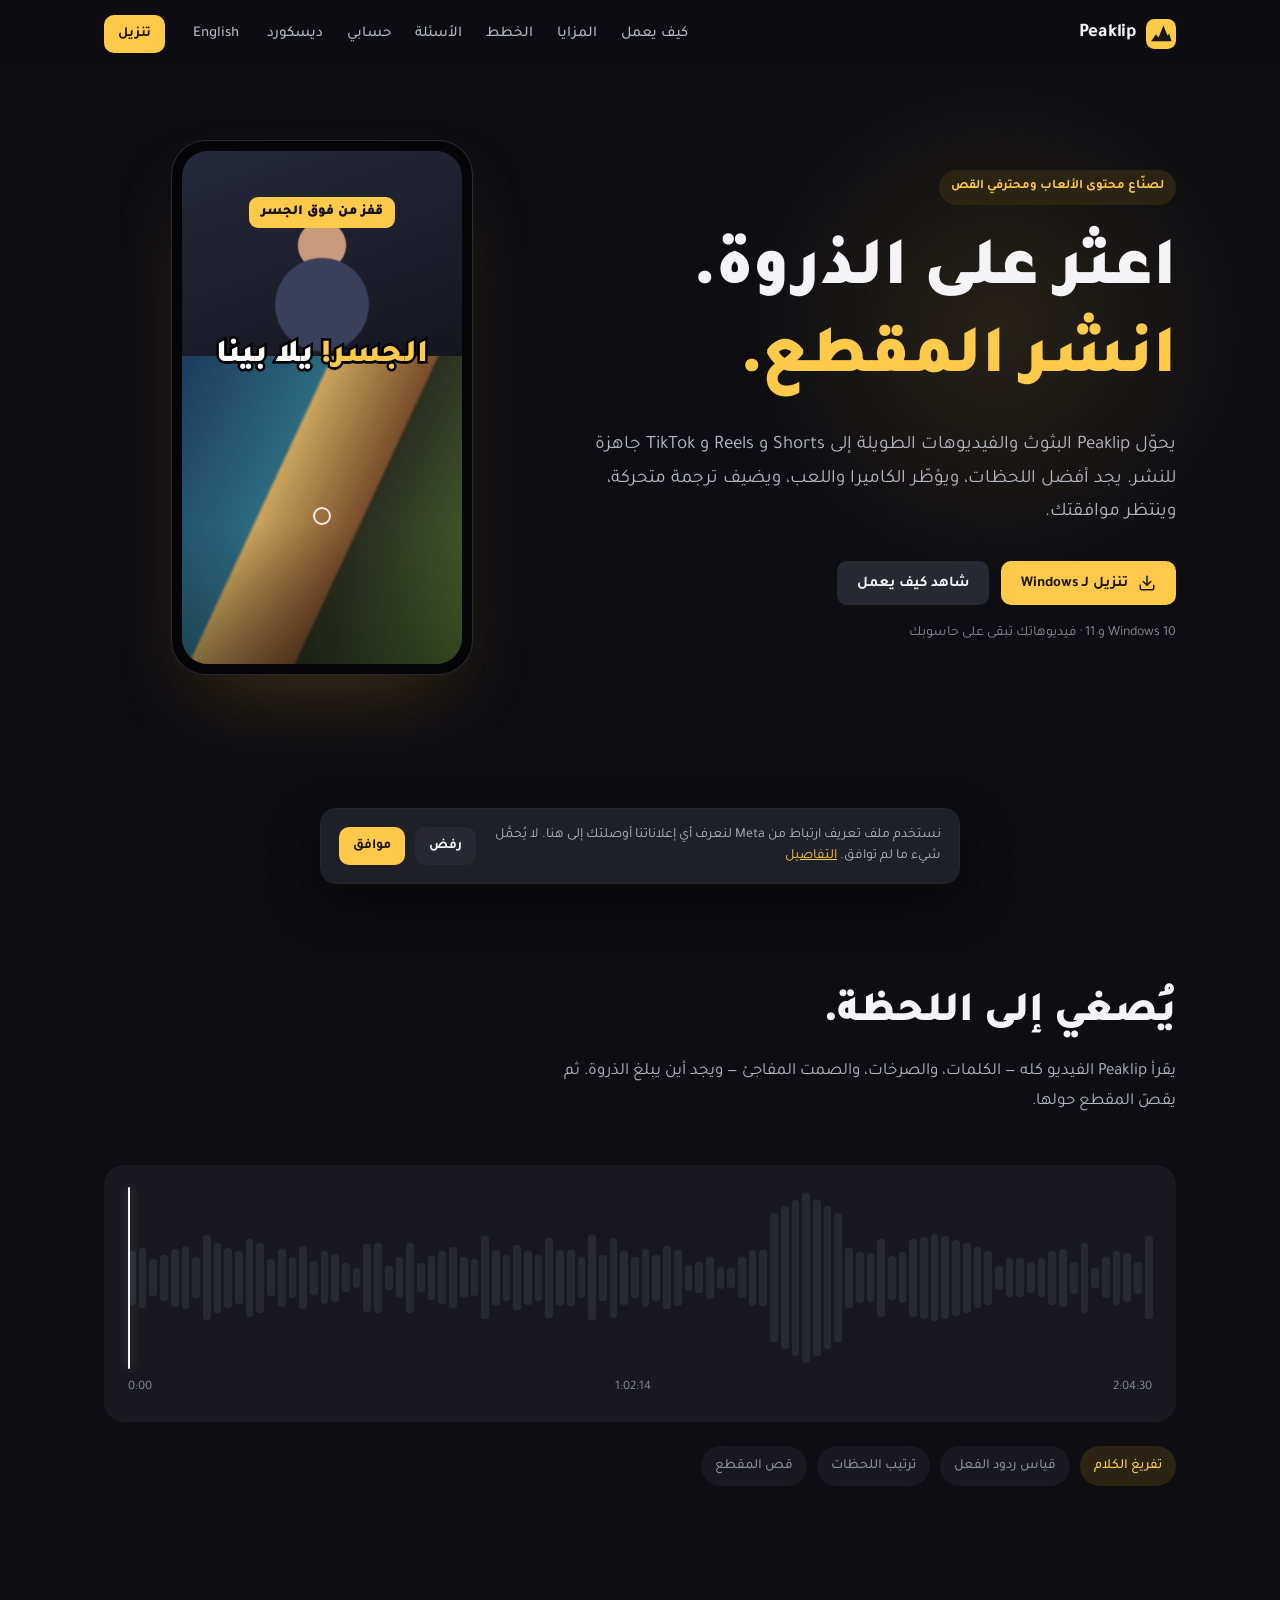
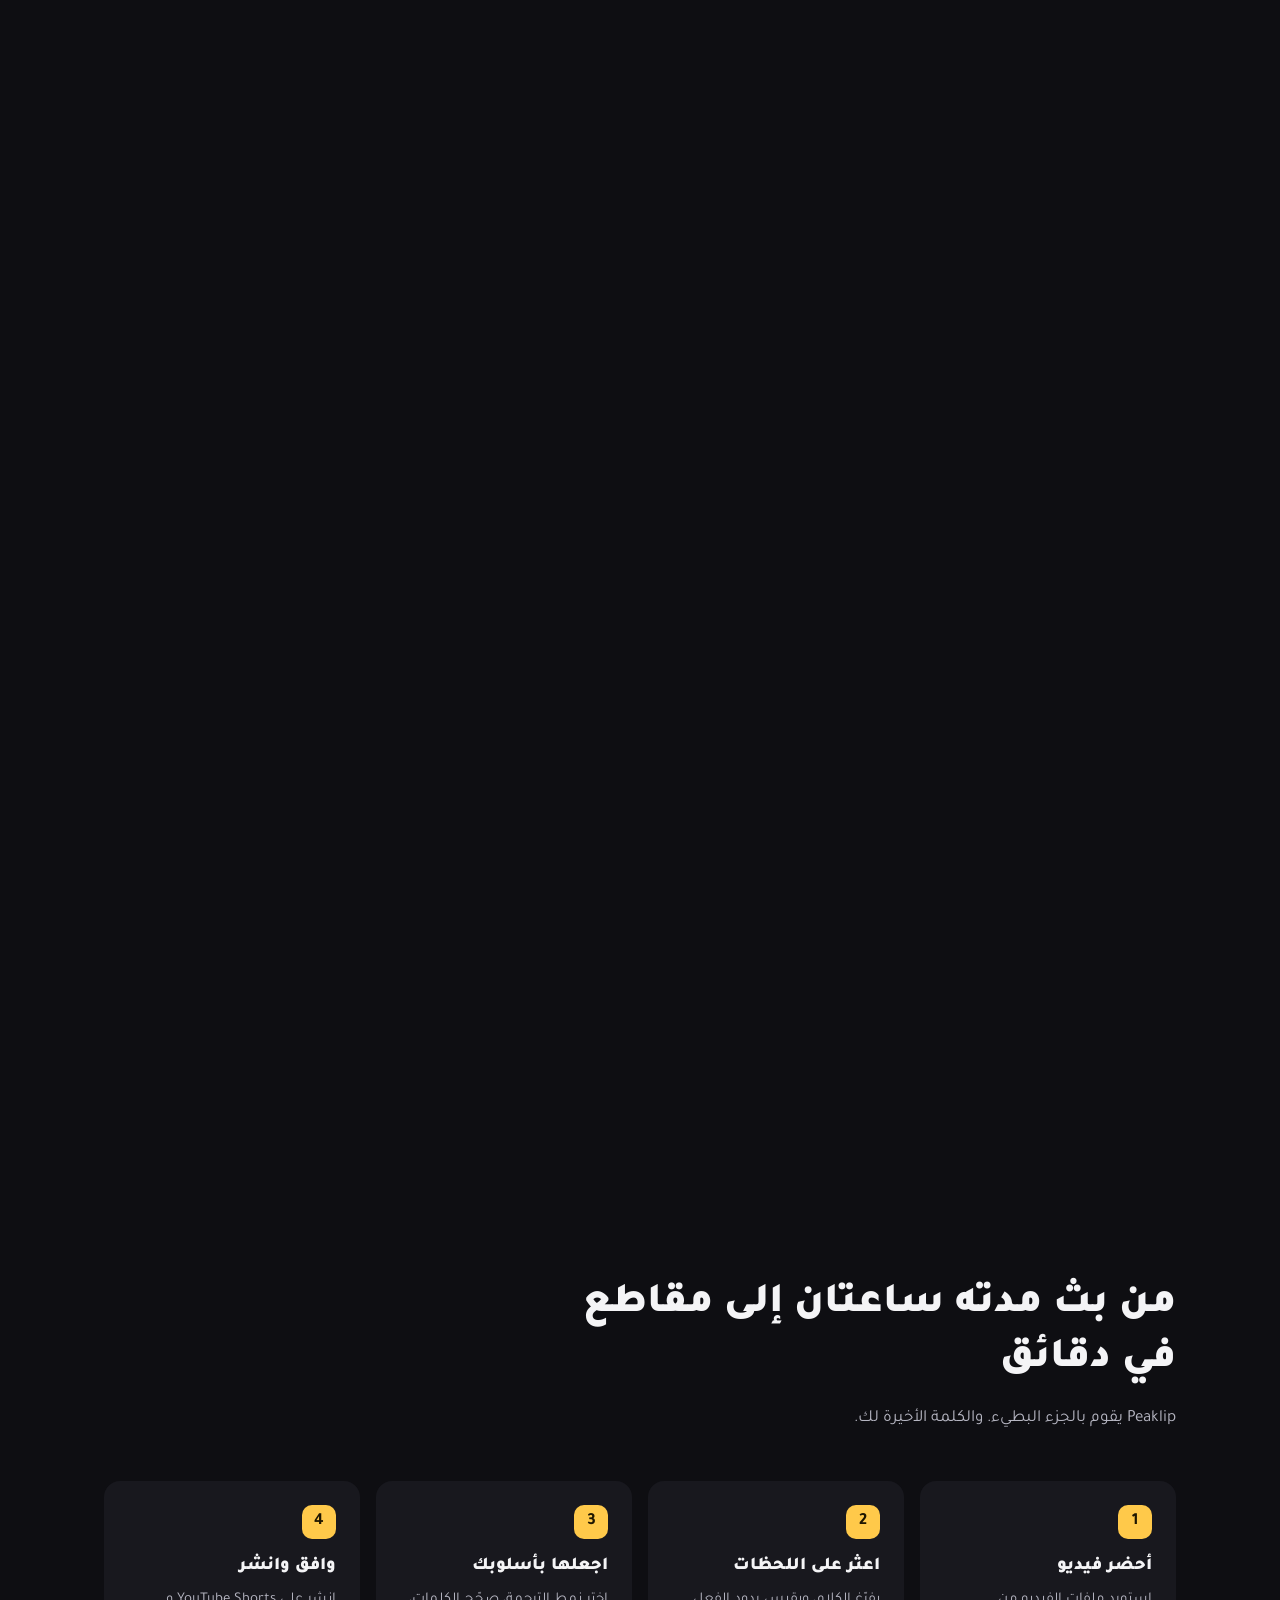
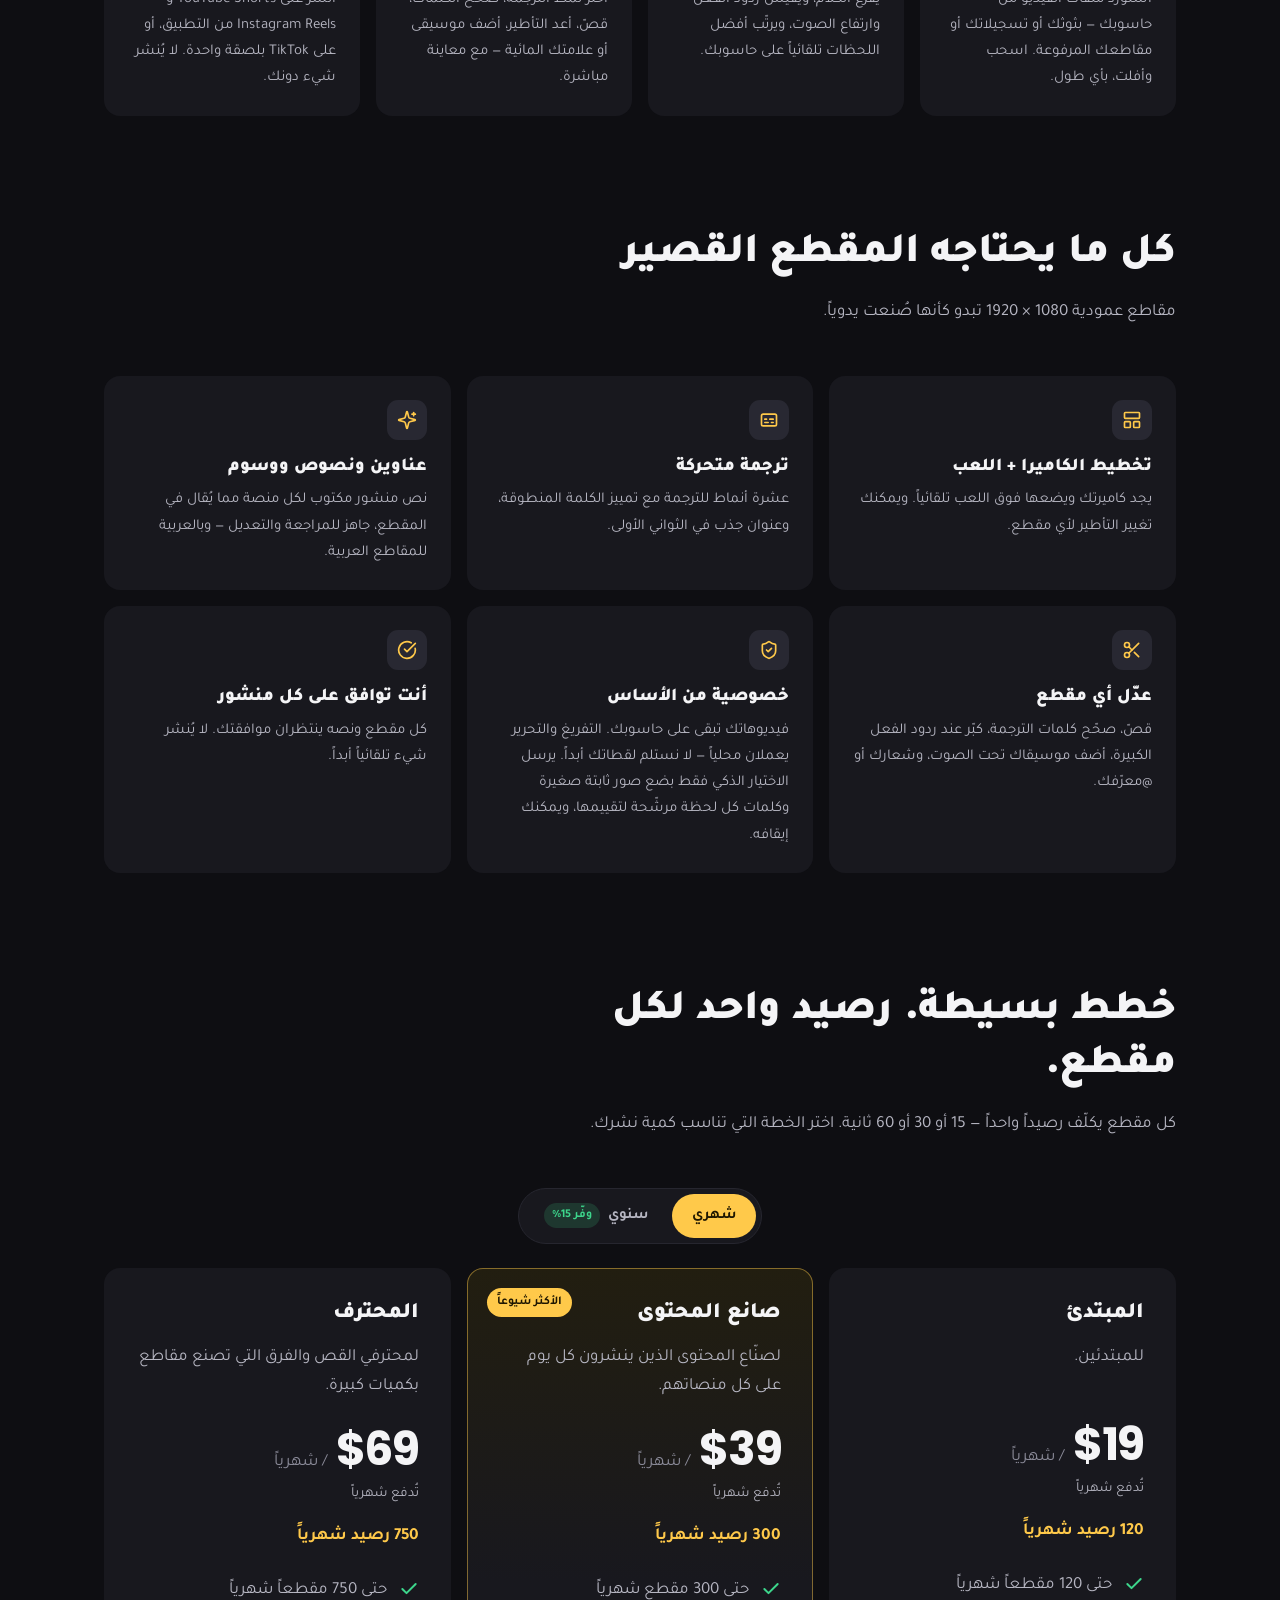
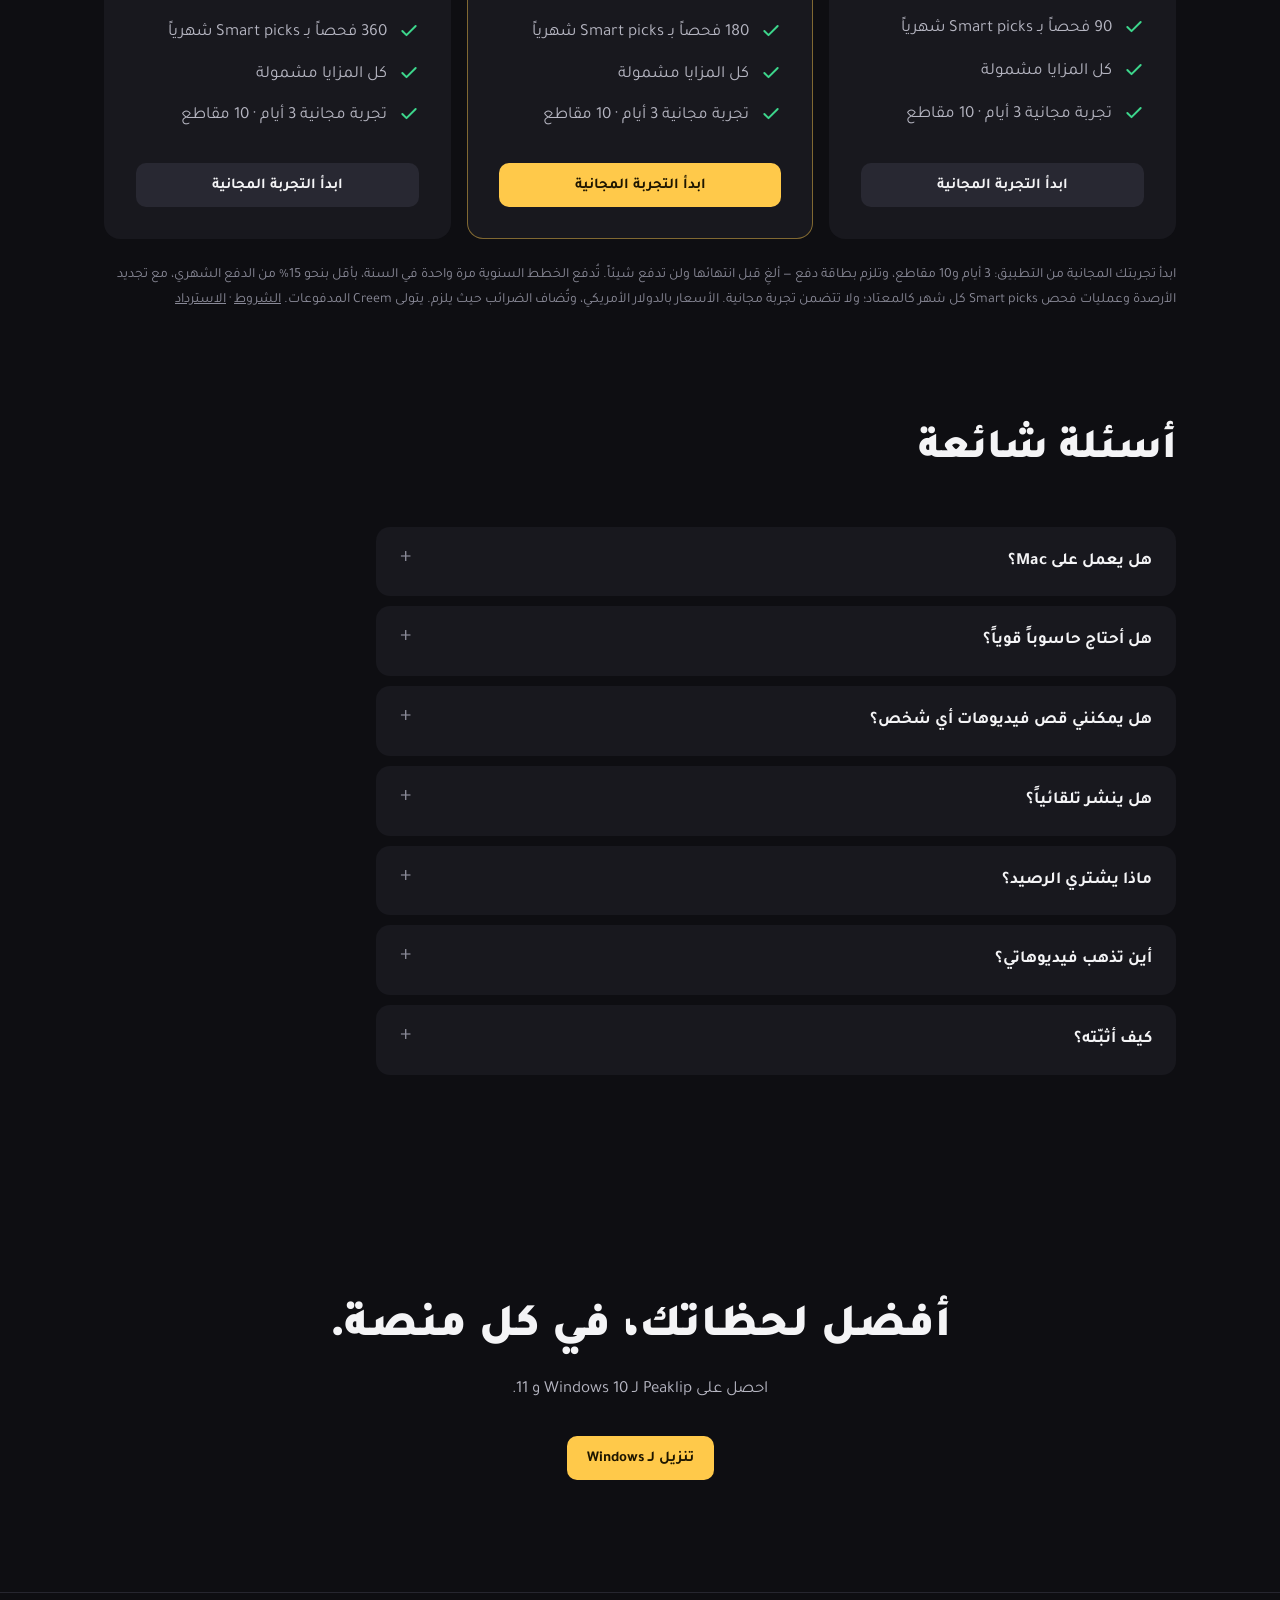
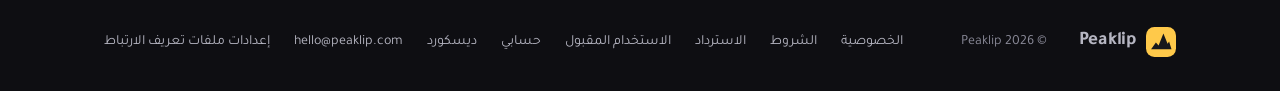
==== ar/index.html @ 273bcf80 "Meta Pixel live (ID 4513794125554263) behind the cookie banner; Privacy Policy EN/AR; style v9 Nothi" ====
<!doctype html>
<html lang="ar" dir="rtl">
<head>
  <meta charset="utf-8">
  <meta name="viewport" content="width=device-width, initial-scale=1">
  <title>Peaklip — Shorts و Reels و TikTok من بثوثك</title>
  <meta name="description" content="يحوّل Peaklip البثوث الطويلة وفيديوهات الألعاب إلى Shorts و Reels و TikTok جاهزة للنشر. يجد أفضل اللحظات، ويؤطّر الكاميرا واللعب، ويضيف ترجمة متحركة، وينتظر موافقتك. برنامج تحرير فيديو لـ Windows، وفيديوهاتك تبقى على حاسوبك.">
  <meta name="theme-color" content="#0E0E12">
  <link rel="icon" href="../favicon.svg" type="image/svg+xml">
  <link rel="canonical" href="https://peaklip.com/ar/">
  <meta property="og:type" content="website">
  <meta property="og:title" content="Peaklip — Shorts و Reels و TikTok من بثوثك">
  <meta property="og:description" content="اعثر على الذروة. انشر المقطع. فيديوهات طويلة تدخل، و Shorts و Reels و TikTok جاهزة تخرج.">
  <meta property="og:url" content="https://peaklip.com/ar/">
  <link rel="preload" href="../assets/fonts/Poppins-Bold.woff2" as="font" type="font/woff2" crossorigin>
  <link rel="stylesheet" href="../assets/style.css?v=9">
  <link rel="alternate" hreflang="en" href="https://peaklip.com/">
  <link rel="alternate" hreflang="ar" href="https://peaklip.com/ar/">
</head>
<body>
<a class="skip" href="#main">تخطَّ إلى المحتوى</a>

<header class="site-header" id="top">
  <div class="wrap nav">
    <a class="brand" href="#top" aria-label="الصفحة الرئيسية لـ Peaklip"><img src="../assets/logo.svg" alt="" width="30" height="30">Peaklip</a>
    <nav class="nav-links" aria-label="الرئيسية">
      <a href="#how">كيف يعمل</a>
      <a href="#features">المزايا</a>
      <a href="#credits">الخطط</a>
      <a href="#faq">الأسئلة</a>
      <a href="account.html">حسابي</a>
      <a href="https://discord.gg/PnNMcYfnwa" rel="noopener">ديسكورد</a>
    </nav>
    <a class="lang" href="../" hreflang="en" lang="en">English</a>
    <a class="btn btn-primary btn-sm" href="https://github.com/AvDexter/peaklip-site/releases/latest/download/PeaklipSetup.exe">تنزيل</a>
  </div>
</header>

<main id="main">
  <!-- Hero -->
  <section class="hero">
    <div class="wrap hero-grid">
      <div>
        <span class="eyebrow">لصنّاع محتوى الألعاب ومحترفي القص</span>
        <h1><span class="rise" style="animation-delay:40ms">اعثر</span> <span class="rise" style="animation-delay:110ms">على</span> <span class="rise" style="animation-delay:180ms">الذروة.</span><br><span class="hl"><span class="rise" style="animation-delay:300ms">انشر</span> <span class="rise" style="animation-delay:370ms">المقطع.</span></span></h1>
        <p class="lead">يحوّل Peaklip البثوث والفيديوهات الطويلة إلى Shorts و Reels و TikTok جاهزة للنشر. يجد أفضل اللحظات، ويؤطّر الكاميرا واللعب، ويضيف ترجمة متحركة، وينتظر موافقتك.</p>
        <div class="cta-row" id="download">
          <a class="btn btn-primary" href="https://github.com/AvDexter/peaklip-site/releases/latest/download/PeaklipSetup.exe">
            <svg viewBox="0 0 24 24" fill="none" stroke="currentColor" stroke-width="2" stroke-linecap="round" stroke-linejoin="round" aria-hidden="true"><path d="M21 15v4a2 2 0 0 1-2 2H5a2 2 0 0 1-2-2v-4"/><polyline points="7 10 12 15 17 10"/><line x1="12" x2="12" y1="15" y2="3"/></svg>
            تنزيل لـ Windows
          </a>
          <a class="btn btn-quiet" href="#how">شاهد كيف يعمل</a>
        </div>
        <p class="fineprint">Windows 10 و 11 · فيديوهاتك تبقى على حاسوبك</p>
      </div>
      <div class="phone-wrap" aria-hidden="true">
        <div class="phone">
          <div class="screen">
            <div class="cam"></div>
            <div class="game"></div>
            <div class="hook">قفز من فوق الجسر</div>
            <div class="caption" id="cap"><span>لا</span> <span>يمكن</span> <span>أنه</span></div>
          </div>
        </div>
      </div>
    </div>
  </section>

  <!-- Scroll story: finding the peak -->
  <section class="peak" id="peak" aria-labelledby="peak-title">
    <div class="peak-stick">
      <div class="wrap peak-inner">
        <h2 id="peak-title">يُصغي إلى اللحظة.</h2>
        <p class="sub">يقرأ Peaklip الفيديو كله — الكلمات، والصرخات، والصمت المفاجئ — ويجد أين يبلغ الذروة. ثم يقصّ المقطع حولها.</p>
        <div class="wave-box" dir="ltr">
          <div class="wave" id="wave" role="img" aria-label="موجة صوتية لفيديو طويل فيها ذروة واحدة عالية؛ يحدّدها Peaklip كمقطع من 30 ثانية.">
            <div class="clip-box" id="clipbox"><span class="clip-tag">وُجد مقطع · 0:30</span></div>
            <div class="playhead" id="playhead"></div>
          </div>
          <div class="wave-axis"><span>0:00</span><span>1:02:14</span><span>2:04:30</span></div>
        </div>
        <div class="peak-steps" id="peaksteps"><span>تفريغ الكلام</span><span>قياس ردود الفعل</span><span>ترتيب اللحظات</span><span>قص المقطع</span></div>
      </div>
    </div>
  </section>

  <!-- How it works -->
  <section class="section" id="how">
    <div class="wrap">
      <div class="section-head reveal">
        <h2>من بث مدته ساعتان إلى مقاطع في دقائق</h2>
        <p>Peaklip يقوم بالجزء البطيء. والكلمة الأخيرة لك.</p>
      </div>
      <ol class="steps">
        <li class="step reveal glow-card"><div class="num">1</div><h3>أحضر فيديو</h3><p>استورد ملفات الفيديو من حاسوبك — بثوثك أو تسجيلاتك أو مقاطعك المرفوعة. اسحب وأفلت، بأي طول.</p></li>
        <li class="step reveal glow-card"><div class="num">2</div><h3>اعثر على اللحظات</h3><p>يفرّغ الكلام، ويقيس ردود الفعل وارتفاع الصوت، ويرتّب أفضل اللحظات تلقائياً على حاسوبك.</p></li>
        <li class="step reveal glow-card"><div class="num">3</div><h3>اجعلها بأسلوبك</h3><p>اختر نمط الترجمة، صحّح الكلمات، قصّ، أعد التأطير، أضف موسيقى أو علامتك المائية — مع معاينة مباشرة.</p></li>
        <li class="step reveal glow-card"><div class="num">4</div><h3>وافق وانشر</h3><p>انشر على YouTube Shorts و Instagram Reels من التطبيق، أو على TikTok بلصقة واحدة. لا يُنشر شيء دونك.</p></li>
      </ol>
    </div>
  </section>

  <!-- Features -->
  <section class="section" id="features">
    <div class="wrap">
      <div class="section-head reveal">
        <h2>كل ما يحتاجه المقطع القصير</h2>
        <p>مقاطع عمودية 1080 × 1920 تبدو كأنها صُنعت يدوياً.</p>
      </div>
      <div class="features">
        <article class="feature reveal glow-card">
          <div class="ico"><svg viewBox="0 0 24 24" fill="none" stroke="currentColor" stroke-width="2" stroke-linecap="round" stroke-linejoin="round" aria-hidden="true"><rect width="18" height="7" x="3" y="3" rx="1"/><rect width="7" height="7" x="3" y="14" rx="1"/><rect width="7" height="7" x="14" y="14" rx="1"/></svg></div>
          <h3>تخطيط الكاميرا + اللعب</h3><p>يجد كاميرتك ويضعها فوق اللعب تلقائياً. ويمكنك تغيير التأطير لأي مقطع.</p>
        </article>
        <article class="feature reveal glow-card">
          <div class="ico"><svg viewBox="0 0 24 24" fill="none" stroke="currentColor" stroke-width="2" stroke-linecap="round" stroke-linejoin="round" aria-hidden="true"><rect width="18" height="14" x="3" y="5" rx="2" ry="2"/><path d="M7 15h4M15 15h2M7 11h2M13 11h4"/></svg></div>
          <h3>ترجمة متحركة</h3><p>عشرة أنماط للترجمة مع تمييز الكلمة المنطوقة، وعنوان جذب في الثواني الأولى.</p>
        </article>
        <article class="feature reveal glow-card">
          <div class="ico"><svg viewBox="0 0 24 24" fill="none" stroke="currentColor" stroke-width="2" stroke-linecap="round" stroke-linejoin="round" aria-hidden="true"><path d="M9.937 15.5A2 2 0 0 0 8.5 14.063l-6.135-1.582a.5.5 0 0 1 0-.962L8.5 9.936A2 2 0 0 0 9.937 8.5l1.582-6.135a.5.5 0 0 1 .963 0L14.063 8.5A2 2 0 0 0 15.5 9.937l6.135 1.581a.5.5 0 0 1 0 .964L15.5 14.063a2 2 0 0 0-1.437 1.437l-1.582 6.135a.5.5 0 0 1-.963 0z"/><path d="M20 3v4"/><path d="M22 5h-4"/></svg></div>
          <h3>عناوين ونصوص ووسوم</h3><p>نص منشور مكتوب لكل منصة مما يُقال في المقطع، جاهز للمراجعة والتعديل — وبالعربية للمقاطع العربية.</p>
        </article>
        <article class="feature reveal glow-card">
          <div class="ico"><svg viewBox="0 0 24 24" fill="none" stroke="currentColor" stroke-width="2" stroke-linecap="round" stroke-linejoin="round" aria-hidden="true"><circle cx="6" cy="6" r="3"/><path d="M8.12 8.12 12 12"/><path d="M20 4 8.12 15.88"/><circle cx="6" cy="18" r="3"/><path d="M14.8 14.8 20 20"/></svg></div>
          <h3>عدّل أي مقطع</h3><p>قصّ، صحّح كلمات الترجمة، كبّر عند ردود الفعل الكبيرة، أضف موسيقاك تحت الصوت، وشعارك أو @معرّفك.</p>
        </article>
        <article class="feature reveal glow-card">
          <div class="ico"><svg viewBox="0 0 24 24" fill="none" stroke="currentColor" stroke-width="2" stroke-linecap="round" stroke-linejoin="round" aria-hidden="true"><path d="M20 13c0 5-3.5 7.5-7.66 8.95a1 1 0 0 1-.67-.01C7.5 20.5 4 18 4 13V6a1 1 0 0 1 1-1c2 0 4.5-1.2 6.24-2.72a1.17 1.17 0 0 1 1.52 0C14.51 3.81 17 5 19 5a1 1 0 0 1 1 1z"/><path d="m9 12 2 2 4-4"/></svg></div>
          <h3>خصوصية من الأساس</h3><p>فيديوهاتك تبقى على حاسوبك. التفريغ والتحرير يعملان محلياً — لا نستلم لقطاتك أبداً. يرسل الاختيار الذكي فقط بضع صور ثابتة صغيرة وكلمات كل لحظة مرشّحة لتقييمها، ويمكنك إيقافه.</p>
        </article>
        <article class="feature reveal glow-card">
          <div class="ico"><svg viewBox="0 0 24 24" fill="none" stroke="currentColor" stroke-width="2" stroke-linecap="round" stroke-linejoin="round" aria-hidden="true"><path d="M21.801 10A10 10 0 1 1 17 3.335"/><path d="m9 11 3 3L22 4"/></svg></div>
          <h3>أنت توافق على كل منشور</h3><p>كل مقطع ونصه ينتظران موافقتك. لا يُنشر شيء تلقائياً أبداً.</p>
        </article>
      </div>
    </div>
  </section>

  <!-- Credits -->
  <section class="section" id="credits">
    <div class="wrap">
      <div class="section-head reveal">
        <h2>خطط بسيطة. رصيد واحد لكل مقطع.</h2>
        <p>كل مقطع يكلّف رصيداً واحداً — 15 أو 30 أو 60 ثانية. اختر الخطة التي تناسب كمية نشرك.</p>
      </div>
      <div class="billing reveal">
        <div class="bill-toggle" role="group" aria-label="فترة الدفع">
          <button type="button" class="bill-opt" data-bill="month" aria-pressed="true">شهري</button>
          <button type="button" class="bill-opt" data-bill="year" aria-pressed="false">سنوي<span class="save-chip">وفّر 15%</span></button>
        </div>
      </div>
      <div class="plans" data-bill="month">
        <article class="plan panel reveal glow-card">
          <h3>المبتدئ</h3>
          <p class="plan-desc">للمبتدئين.</p>
          <p class="price"><span class="amt m">$19</span><span class="amt y">$194</span><span class="per m">/ شهرياً</span><span class="per y">/ سنوياً</span></p>
          <p class="price-sub"><span class="m">تُدفع شهرياً</span><span class="y">حوالي <b>$16.17</b> شهرياً · وفّر 15%</span></p>
          <p class="plan-credits"><span class="n" data-to="120">120</span> رصيد شهرياً</p>
          <ul class="checks">
            <li><svg viewBox="0 0 24 24" fill="none" stroke="currentColor" stroke-width="2.4" stroke-linecap="round" stroke-linejoin="round" aria-hidden="true"><path d="M20 6 9 17l-5-5"/></svg>حتى 120 مقطعاً شهرياً</li>
            <li><svg viewBox="0 0 24 24" fill="none" stroke="currentColor" stroke-width="2.4" stroke-linecap="round" stroke-linejoin="round" aria-hidden="true"><path d="M20 6 9 17l-5-5"/></svg>90 فحصاً بـ Smart picks شهرياً</li>
            <li><svg viewBox="0 0 24 24" fill="none" stroke="currentColor" stroke-width="2.4" stroke-linecap="round" stroke-linejoin="round" aria-hidden="true"><path d="M20 6 9 17l-5-5"/></svg>كل المزايا مشمولة</li>
            <li class="m"><svg viewBox="0 0 24 24" fill="none" stroke="currentColor" stroke-width="2.4" stroke-linecap="round" stroke-linejoin="round" aria-hidden="true"><path d="M20 6 9 17l-5-5"/></svg>تجربة مجانية 3 أيام · 10 مقاطع</li>
            <li class="y"><svg viewBox="0 0 24 24" fill="none" stroke="currentColor" stroke-width="2.4" stroke-linecap="round" stroke-linejoin="round" aria-hidden="true"><path d="M20 6 9 17l-5-5"/></svg>تتجدد الأرصدة كل شهر</li>
          </ul>
          <a class="btn btn-quiet plan-btn" href="https://github.com/AvDexter/peaklip-site/releases/latest/download/PeaklipSetup.exe"><span class="m">ابدأ التجربة المجانية</span><span class="y">نزّل Peaklip</span></a>
        </article>
        <article class="plan panel reveal glow-card plan-featured">
          <span class="plan-badge">الأكثر شيوعاً</span><h3>صانع المحتوى</h3>
          <p class="plan-desc">لصنّاع المحتوى الذين ينشرون كل يوم على كل منصاتهم.</p>
          <p class="price"><span class="amt m">$39</span><span class="amt y">$398</span><span class="per m">/ شهرياً</span><span class="per y">/ سنوياً</span></p>
          <p class="price-sub"><span class="m">تُدفع شهرياً</span><span class="y">حوالي <b>$33.17</b> شهرياً · وفّر 15%</span></p>
          <p class="plan-credits"><span class="n" data-to="300">300</span> رصيد شهرياً</p>
          <ul class="checks">
            <li><svg viewBox="0 0 24 24" fill="none" stroke="currentColor" stroke-width="2.4" stroke-linecap="round" stroke-linejoin="round" aria-hidden="true"><path d="M20 6 9 17l-5-5"/></svg>حتى 300 مقطع شهرياً</li>
            <li><svg viewBox="0 0 24 24" fill="none" stroke="currentColor" stroke-width="2.4" stroke-linecap="round" stroke-linejoin="round" aria-hidden="true"><path d="M20 6 9 17l-5-5"/></svg>180 فحصاً بـ Smart picks شهرياً</li>
            <li><svg viewBox="0 0 24 24" fill="none" stroke="currentColor" stroke-width="2.4" stroke-linecap="round" stroke-linejoin="round" aria-hidden="true"><path d="M20 6 9 17l-5-5"/></svg>كل المزايا مشمولة</li>
            <li class="m"><svg viewBox="0 0 24 24" fill="none" stroke="currentColor" stroke-width="2.4" stroke-linecap="round" stroke-linejoin="round" aria-hidden="true"><path d="M20 6 9 17l-5-5"/></svg>تجربة مجانية 3 أيام · 10 مقاطع</li>
            <li class="y"><svg viewBox="0 0 24 24" fill="none" stroke="currentColor" stroke-width="2.4" stroke-linecap="round" stroke-linejoin="round" aria-hidden="true"><path d="M20 6 9 17l-5-5"/></svg>تتجدد الأرصدة كل شهر</li>
          </ul>
          <a class="btn btn-primary plan-btn" href="https://github.com/AvDexter/peaklip-site/releases/latest/download/PeaklipSetup.exe"><span class="m">ابدأ التجربة المجانية</span><span class="y">نزّل Peaklip</span></a>
        </article>
        <article class="plan panel reveal glow-card">
          <h3>المحترف</h3>
          <p class="plan-desc">لمحترفي القص والفرق التي تصنع مقاطع بكميات كبيرة.</p>
          <p class="price"><span class="amt m">$69</span><span class="amt y">$704</span><span class="per m">/ شهرياً</span><span class="per y">/ سنوياً</span></p>
          <p class="price-sub"><span class="m">تُدفع شهرياً</span><span class="y">حوالي <b>$58.67</b> شهرياً · وفّر 15%</span></p>
          <p class="plan-credits"><span class="n" data-to="750">750</span> رصيد شهرياً</p>
          <ul class="checks">
            <li><svg viewBox="0 0 24 24" fill="none" stroke="currentColor" stroke-width="2.4" stroke-linecap="round" stroke-linejoin="round" aria-hidden="true"><path d="M20 6 9 17l-5-5"/></svg>حتى 750 مقطعاً شهرياً</li>
            <li><svg viewBox="0 0 24 24" fill="none" stroke="currentColor" stroke-width="2.4" stroke-linecap="round" stroke-linejoin="round" aria-hidden="true"><path d="M20 6 9 17l-5-5"/></svg>360 فحصاً بـ Smart picks شهرياً</li>
            <li><svg viewBox="0 0 24 24" fill="none" stroke="currentColor" stroke-width="2.4" stroke-linecap="round" stroke-linejoin="round" aria-hidden="true"><path d="M20 6 9 17l-5-5"/></svg>كل المزايا مشمولة</li>
            <li class="m"><svg viewBox="0 0 24 24" fill="none" stroke="currentColor" stroke-width="2.4" stroke-linecap="round" stroke-linejoin="round" aria-hidden="true"><path d="M20 6 9 17l-5-5"/></svg>تجربة مجانية 3 أيام · 10 مقاطع</li>
            <li class="y"><svg viewBox="0 0 24 24" fill="none" stroke="currentColor" stroke-width="2.4" stroke-linecap="round" stroke-linejoin="round" aria-hidden="true"><path d="M20 6 9 17l-5-5"/></svg>تتجدد الأرصدة كل شهر</li>
          </ul>
          <a class="btn btn-quiet plan-btn" href="https://github.com/AvDexter/peaklip-site/releases/latest/download/PeaklipSetup.exe"><span class="m">ابدأ التجربة المجانية</span><span class="y">نزّل Peaklip</span></a>
        </article>
      </div>
      <p class="plans-note reveal">ابدأ تجربتك المجانية من التطبيق: 3 أيام و10 مقاطع، وتلزم بطاقة دفع — ألغِ قبل انتهائها ولن تدفع شيئاً. تُدفع الخطط السنوية مرة واحدة في السنة، بأقل بنحو 15% من الدفع الشهري، مع تجديد الأرصدة وعمليات فحص Smart picks كل شهر كالمعتاد؛ ولا تتضمن تجربة مجانية. الأسعار بالدولار الأمريكي، وتُضاف الضرائب حيث يلزم. يتولى Creem المدفوعات. <a href="terms.html">الشروط</a> · <a href="refunds.html">الاسترداد</a></p>
    </div>
  </section>

  <!-- FAQ -->
  <section class="section" id="faq">
    <div class="wrap">
      <div class="section-head reveal"><h2>أسئلة شائعة</h2></div>
      <div class="faq">
        <details class="reveal"><summary>هل يعمل على Mac؟</summary><p>ليس بعد — Peaklip تطبيق لـ Windows 10 و 11 حالياً.</p></details>
        <details class="reveal"><summary>هل أحتاج حاسوباً قوياً؟</summary><p>يعمل على معظم حواسيب Windows الحديثة. بطاقة رسوميات NVIDIA تجعل التفريغ والتصيير أسرع بكثير، لكنها ليست شرطاً.</p></details>
        <details class="reveal"><summary>هل يمكنني قص فيديوهات أي شخص؟</summary><p>فقط الفيديوهات التي تملكها أو لديك إذن صاحبها بقصّها ونشرها. يعمل Peaklip على ملفات الفيديو الموجودة على حاسوبك ولا ينزّل أي شيء من YouTube أو مواقع أخرى. لقص مقاطعك المرفوعة، نزّلها أولاً من YouTube Studio.</p></details>
        <details class="reveal"><summary>هل ينشر تلقائياً؟</summary><p>لا. توافق أولاً على كل مقطع ونصه. يمكن النشر على YouTube Shorts و Instagram Reels من التطبيق؛ أما TikTok فيجهّز Peaklip كل شيء وتنشره أنت بلصقة واحدة.</p></details>
        <details class="reveal"><summary>ماذا يشتري الرصيد؟</summary><p>مقطعاً واحداً. كل مقطع من 15 أو 30 أو 60 ثانية يكلّف رصيداً واحداً عند صنعه.</p></details>
        <details class="reveal"><summary>أين تذهب فيديوهاتي؟</summary><p>لا مكان — تبقى على حاسوبك. عند تشغيل الاختيار الذكي تُرسَل بضع صور ثابتة صغيرة والكلمات المنطوقة في كل لحظة مرشّحة لتقييمها؛ لا يُرسَل الفيديو أبداً ولا يُحفظ شيء. يحفظ حسابك اسمك وبريدك وبيانات الدخول.</p></details>
        <details class="reveal"><summary>كيف أثبّته؟</summary><p>نزّل ملف التثبيت وشغّله. قد يعرض Windows تحذير SmartScreen لأن ملف التثبيت غير موقّع رقمياً بعد — اضغط «مزيد من المعلومات» ثم «التشغيل على أي حال». يحتاج Peaklip إلى Windows 10 أو 11 بنظام 64 بت.</p></details>
      </div>
    </div>
  </section>

  <section class="final">
    <div class="wrap reveal">
      <h2>أفضل لحظاتك، في كل منصة.</h2>
      <p>احصل على Peaklip لـ Windows 10 و 11.</p>
      <div class="cta-row">
        <a class="btn btn-primary" href="https://github.com/AvDexter/peaklip-site/releases/latest/download/PeaklipSetup.exe">تنزيل لـ Windows</a>
      </div>
    </div>
  </section>
</main>

<footer class="site-footer">
  <div class="wrap foot">
    <a class="brand" href="#top" aria-label="الصفحة الرئيسية لـ Peaklip"><img src="../assets/logo.svg" alt="" width="24" height="24">Peaklip</a>
    <span>© 2026 Peaklip</span>
    <nav aria-label="التذييل">
      <a href="privacy.html">الخصوصية</a>
      <a href="terms.html">الشروط</a>
      <a href="refunds.html">الاسترداد</a>
      <a href="acceptable-use.html">الاستخدام المقبول</a><a href="account.html">حسابي</a><a href="https://discord.gg/PnNMcYfnwa" rel="noopener">ديسكورد</a>
      <a href="mailto:hello@peaklip.com">hello@peaklip.com</a>
    </nav>
  </div>
</footer>

<script src="../assets/site.js?v=6" defer></script>
<script src="../assets/consent.js?v=1" defer></script>
</body>
</html>
---- assets/style.css ----
/* Peaklip — peaklip.com
   Dark base + Peaklip yellow (same palette as the app). No frameworks, no trackers, fonts self-hosted. */

@font-face { font-family: "Poppins"; font-weight: 400; font-display: swap; src: url("fonts/Poppins-Regular.woff2") format("woff2"); }
@font-face { font-family: "Poppins"; font-weight: 500; font-display: swap; src: url("fonts/Poppins-Medium.woff2") format("woff2"); }
@font-face { font-family: "Poppins"; font-weight: 600; font-display: swap; src: url("fonts/Poppins-SemiBold.woff2") format("woff2"); }
@font-face { font-family: "Poppins"; font-weight: 700; font-display: swap; src: url("fonts/Poppins-Bold.woff2") format("woff2"); }
@font-face { font-family: "Tajawal"; font-weight: 400; font-display: swap; src: url("fonts/Tajawal-Regular.woff2") format("woff2"); }
@font-face { font-family: "Tajawal"; font-weight: 500; font-display: swap; src: url("fonts/Tajawal-Medium.woff2") format("woff2"); }
@font-face { font-family: "Tajawal"; font-weight: 600 700; font-display: swap; src: url("fonts/Tajawal-Bold.woff2") format("woff2"); }
@font-face { font-family: "Tajawal"; font-weight: 800 900; font-display: swap; src: url("fonts/Tajawal-Black.woff2") format("woff2"); }
@font-face { font-family: "Montserrat"; font-weight: 900; font-display: swap; src: url("fonts/Montserrat-Black.woff2") format("woff2"); }

:root {
  --bg: #0E0E12;
  --surface: #18181E;
  --surface-2: #1F1F27;
  --surface-3: #282832;
  --border: #26262F;
  --text: #F4F4F6;
  --text-2: #B6B6C2;
  --text-3: #8A8A98;
  --accent: #FFC94A;
  --accent-hover: #FFD66E;
  --accent-text: #1E1600;
  --accent-dim: #2B2412;
  --ok: #3DD68C;
  --radius: 16px;
  --max: 1120px;
  --space-1: 4px; --space-2: 8px; --space-3: 16px; --space-4: 24px; --space-5: 32px; --space-6: 48px; --space-7: 72px; --space-8: 112px;
  color-scheme: dark;
}

*, *::before, *::after { box-sizing: border-box; }
html { scroll-behavior: smooth; -webkit-text-size-adjust: 100%; }
body {
  margin: 0; background: var(--bg); color: var(--text);
  font: 400 16px/1.6 "Poppins", "Segoe UI", system-ui, -apple-system, sans-serif;
  -webkit-font-smoothing: antialiased; overflow-x: hidden;
}
img, svg { display: block; max-width: 100%; }
a { color: inherit; }
h1, h2, h3 { margin: 0; line-height: 1.15; letter-spacing: -0.02em; font-weight: 700; }
p { margin: 0; }
:focus-visible { outline: 2px solid var(--accent); outline-offset: 3px; border-radius: 6px; }
.skip { position: absolute; inset-inline-start: 16px; top: -64px; background: var(--accent); color: var(--accent-text); padding: 8px 14px;
  border-radius: 8px; z-index: 10; transition: top 150ms; }
.skip:focus { top: 8px; }

.wrap { width: 100%; max-width: var(--max); margin: 0 auto; padding: 0 var(--space-4); }
@media (max-width: 600px) { .wrap { padding: 0 var(--space-3); } }

/* ---------- header ---------- */
.site-header { position: sticky; top: 0; z-index: 5; background: rgba(14, 14, 18, 0.82);
  backdrop-filter: saturate(140%) blur(12px); -webkit-backdrop-filter: saturate(140%) blur(12px);
  border-bottom: 1px solid transparent; transition: border-color 200ms; }
.site-header.scrolled { border-bottom-color: var(--border); }
.nav { display: flex; align-items: center; gap: var(--space-4); height: 68px; }
.brand { display: flex; align-items: center; gap: 10px; text-decoration: none; font-weight: 700; font-size: 19px; letter-spacing: -0.01em; }
.brand img { width: 30px; height: 30px; }
.nav-links { display: flex; gap: var(--space-4); margin-inline-start: auto; }
.nav-links a { text-decoration: none; color: var(--text-2); font-size: 15px; font-weight: 500; transition: color 150ms; }
.nav-links a:hover { color: var(--text); }
@media (max-width: 720px) { .nav-links { display: none; } .nav .lang { margin-inline-start: auto; } }

/* ---------- buttons ---------- */
.btn { display: inline-flex; align-items: center; justify-content: center; gap: 10px; min-height: 44px; padding: 0 20px;
  border-radius: 10px; border: 0; font: 600 15px/1 "Poppins", sans-serif; text-decoration: none; cursor: pointer;
  transition: background-color 150ms, color 150ms, transform 150ms; }
.btn svg { width: 18px; height: 18px; flex: none; }
.btn-primary { background: var(--accent); color: var(--accent-text); }
.btn-primary:hover { background: var(--accent-hover); }
.btn-quiet { background: var(--surface-3); color: var(--text); }
.btn-quiet:hover { background: #363642; }
.btn[aria-disabled="true"] { cursor: default; }
.btn-soon { background: var(--surface-3); color: var(--text-2); }
.btn-soon .pill { background: var(--accent-dim); color: var(--accent); font-size: 12px; font-weight: 600; padding: 4px 8px; border-radius: 999px; }
.btn-sm { min-height: 38px; padding: 0 14px; font-size: 14px; }

/* ---------- hero ---------- */
.hero { padding: var(--space-7) 0 var(--space-8); }
.hero-grid { display: grid; grid-template-columns: 1.15fr 0.85fr; gap: var(--space-6); align-items: center; }
.eyebrow { display: inline-flex; align-items: center; gap: 8px; color: var(--accent); background: var(--accent-dim);
  font-size: 13px; font-weight: 600; padding: 6px 12px; border-radius: 999px; margin-bottom: var(--space-4); }
.hero h1 { font-size: clamp(40px, 6.2vw, 68px); margin-bottom: var(--space-4); }
.hero h1 .hl { color: var(--accent); }
.lead { color: var(--text-2); font-size: clamp(17px, 2vw, 19px); max-width: 34em; margin-bottom: var(--space-5); }
.cta-row { display: flex; flex-wrap: wrap; gap: 12px; align-items: center; }
.fineprint { margin-top: var(--space-3); color: var(--text-3); font-size: 14px; }
@media (max-width: 900px) {
  .hero { padding: var(--space-6) 0 var(--space-7); }
  .hero-grid { grid-template-columns: 1fr; }
}

/* ---------- phone mockup (pure CSS, no real footage) ---------- */
.phone-wrap { display: flex; justify-content: center; }
.phone { position: relative; width: min(300px, 72vw); aspect-ratio: 9 / 16; border-radius: 34px; padding: 10px;
  background: #050507; box-shadow: 0 0 0 1px #2a2a33, 0 40px 80px -30px rgba(255, 201, 74, 0.25), 0 30px 60px -20px rgba(0, 0, 0, 0.7); }
.screen { position: relative; width: 100%; height: 100%; border-radius: 26px; overflow: hidden; background: #111; }
.cam { position: absolute; inset: 0 0 60% 0;
  background: radial-gradient(circle at 50% 75%, #3a3f5c 0 22%, transparent 23%),
              radial-gradient(circle at 50% 46%, #c99a7a 0 13%, transparent 14%),
              linear-gradient(160deg, #26293d, #15161f); }
.game { position: absolute; inset: 40% 0 0 0;
  background: linear-gradient(180deg, rgba(0,0,0,0) 55%, rgba(0,0,0,.35)),
              linear-gradient(115deg, #1d3b5c 0%, #2c6a7f 35%, #c9a35b 36%, #7a4e2b 60%, #2b2f20 61%, #4a6b2f 100%); }
.game::after { content: ""; position: absolute; left: 50%; top: 52%; width: 18px; height: 18px; transform: translate(-50%, -50%);
  border: 2px solid rgba(255,255,255,.85); border-radius: 50%; }
.hook { position: absolute; left: 50%; top: 9%; transform: translateX(-50%); background: var(--accent); color: #141414;
  font: 800 13px/1.2 "Poppins", sans-serif; padding: 7px 12px; border-radius: 9px; white-space: nowrap; }
.caption { position: absolute; left: 0; right: 0; top: 40%; transform: translateY(-50%); text-align: center;
  font: 900 30px/1 "Montserrat", "Poppins", sans-serif; color: #fff; text-transform: uppercase; letter-spacing: 0.01em;
  -webkit-text-stroke: 5px #000; paint-order: stroke fill; text-shadow: 0 3px 0 rgba(0,0,0,.45); }
.caption span { transition: color 120ms; }
.caption .on { color: var(--accent); }
.badge-live { position: absolute; right: 14px; top: 14px; font-size: 11px; font-weight: 700; color: #fff; background: rgba(0,0,0,.55);
  padding: 3px 8px; border-radius: 6px; }

@media (max-width: 900px) { .phone { width: min(230px, 60vw); } }

/* ---------- sections ---------- */
section { scroll-margin-top: 80px; }
.section { padding: var(--space-8) 0; }
.section + .section { padding-top: 0; }
.section-head { max-width: 640px; margin-bottom: var(--space-6); }
.section-head h2 { font-size: clamp(30px, 4vw, 42px); margin-bottom: var(--space-3); }
.section-head p { color: var(--text-2); font-size: 17px; }
@media (max-width: 600px) { .section { padding: var(--space-7) 0; } }

.steps { display: grid; grid-template-columns: repeat(4, 1fr); gap: var(--space-3); counter-reset: step; list-style: none; padding: 0; margin: 0; }
.step { background: var(--surface); border-radius: var(--radius); padding: var(--space-4); }
.step .num { width: 34px; height: 34px; border-radius: 10px; display: grid; place-items: center; background: var(--accent);
  color: var(--accent-text); font-weight: 700; margin-bottom: var(--space-3); }
.step h3 { font-size: 18px; margin-bottom: var(--space-2); }
.step p { color: var(--text-2); font-size: 15px; }
@media (max-width: 960px) { .steps { grid-template-columns: repeat(2, 1fr); } }
@media (max-width: 560px) { .steps { grid-template-columns: 1fr; } }

.features { display: grid; grid-template-columns: repeat(3, 1fr); gap: var(--space-3); }
.feature { background: var(--surface); border-radius: var(--radius); padding: var(--space-4); }
.feature .ico { width: 40px; height: 40px; border-radius: 11px; background: var(--surface-3); display: grid; place-items: center; margin-bottom: var(--space-3); }
.feature .ico svg { width: 20px; height: 20px; color: var(--accent); }
.feature h3 { font-size: 18px; margin-bottom: var(--space-2); }
.feature p { color: var(--text-2); font-size: 15px; }
@media (max-width: 960px) { .features { grid-template-columns: repeat(2, 1fr); } }
@media (max-width: 560px) { .features { grid-template-columns: 1fr; } }

/* ---------- credits ---------- */
.credits { display: grid; grid-template-columns: 1fr 1fr; gap: var(--space-3); align-items: stretch; }
.panel { background: var(--surface); border-radius: var(--radius); padding: var(--space-5); }
.rates { list-style: none; padding: 0; margin: var(--space-4) 0 0; display: grid; gap: 10px; }
.rates li { display: flex; align-items: center; justify-content: space-between; background: var(--surface-2); border-radius: 12px; padding: 14px 18px; }
.rates .len { font-weight: 600; }
.rates .cost { color: var(--accent); font-weight: 700; font-size: 18px; }
.panel h3 { font-size: 22px; margin-bottom: var(--space-2); }
.panel p { color: var(--text-2); }
.checks { list-style: none; padding: 0; margin: var(--space-4) 0 0; display: grid; gap: 12px; }
.checks li { display: flex; gap: 12px; color: var(--text-2); }
.checks svg { width: 20px; height: 20px; color: var(--ok); flex: none; margin-top: 3px; }
@media (max-width: 860px) { .credits { grid-template-columns: 1fr; } }

/* ---------- FAQ ---------- */
.faq { display: grid; gap: 10px; max-width: 800px; }
.faq details { background: var(--surface); border-radius: 14px; padding: 0 var(--space-4); }
.faq summary { list-style: none; cursor: pointer; padding: 20px 0; font-weight: 600; font-size: 17px; display: flex; justify-content: space-between; gap: 16px; }
.faq summary::-webkit-details-marker { display: none; }
.faq summary::after { content: "+"; color: var(--text-3); font-weight: 400; font-size: 22px; line-height: 1; transition: transform 200ms; }
.faq details[open] summary::after { transform: rotate(45deg); }
.faq details p { color: var(--text-2); padding: 0 0 20px; }

/* ---------- final CTA + footer ---------- */
.final { text-align: center; padding: var(--space-8) 0; }
.final h2 { font-size: clamp(30px, 4.4vw, 46px); margin-bottom: var(--space-3); }
.final p { color: var(--text-2); margin: 0 auto var(--space-5); max-width: 32em; }
.final .cta-row { justify-content: center; }
.site-footer { border-top: 1px solid var(--border); padding: var(--space-5) 0; color: var(--text-3); font-size: 14px; }
.foot { display: flex; flex-wrap: wrap; gap: var(--space-3) var(--space-5); align-items: center; }
.foot nav { display: flex; flex-wrap: wrap; gap: var(--space-2) var(--space-4); margin-inline-start: auto; }
.foot a { text-decoration: none; color: var(--text-2); }
.foot a:hover { color: var(--text); }

/* ---------- legal pages ---------- */
.legal { max-width: 760px; padding: var(--space-7) 0 var(--space-8); }
.legal h1 { font-size: clamp(32px, 5vw, 44px); margin-bottom: var(--space-2); }
.legal .updated { color: var(--text-3); margin-bottom: var(--space-6); }
.legal h2 { font-size: 22px; margin: var(--space-6) 0 var(--space-3); }
.legal p, .legal li { color: var(--text-2); }
.legal p + p { margin-top: var(--space-3); }
.legal ul { padding-inline-start: 20px; margin: var(--space-3) 0 0; display: grid; gap: 8px; }
.legal strong { color: var(--text); font-weight: 600; }
.legal a { color: var(--accent); }

/* ---------- motion ---------- */
.reveal { opacity: 0; transform: translateY(14px); transition: opacity 500ms ease, transform 500ms ease; }
.reveal.in { opacity: 1; transform: none; }
@media (prefers-reduced-motion: reduce) {
  html { scroll-behavior: auto; }
  .reveal { opacity: 1; transform: none; transition: none; }
  .caption span { transition: none; }
}

/* ===================== motion layer ===================== */

/* Hero: soft light that follows the cursor (decorative) */
.hero { position: relative; overflow: hidden; }
.hero::before { content: ""; position: absolute; inset: -20%; pointer-events: none; z-index: 0;
  background: radial-gradient(420px circle at var(--mx, 70%) var(--my, 40%), rgba(255, 201, 74, 0.10), transparent 60%);
  transition: background 120ms linear; }
.hero > .wrap { position: relative; z-index: 1; }

/* Headline words rise in on load */
.rise { display: inline-block; opacity: 0; transform: translateY(0.45em); animation: rise 700ms cubic-bezier(.2,.8,.2,1) forwards; }
@keyframes rise { to { opacity: 1; transform: none; } }

/* Phone tilts toward the cursor */
.phone-wrap { perspective: 1100px; }
.phone { transform: rotateX(var(--rx, 0deg)) rotateY(var(--ry, 0deg)); transform-style: preserve-3d;
  transition: transform 200ms ease-out; will-change: transform; }

/* Cards: a glow that follows the cursor across the card edge */
.glow-card { position: relative; isolation: isolate; }
.glow-card::after { content: ""; position: absolute; inset: 0; border-radius: inherit; padding: 1px; pointer-events: none;
  background: radial-gradient(260px circle at var(--gx, -200px) var(--gy, -200px), rgba(255, 201, 74, 0.55), transparent 60%);
  -webkit-mask: linear-gradient(#000 0 0) content-box, linear-gradient(#000 0 0); -webkit-mask-composite: xor; mask-composite: exclude;
  opacity: 0; transition: opacity 200ms; }
.glow-card::before { content: ""; position: absolute; inset: 0; border-radius: inherit; pointer-events: none; z-index: -1;
  background: radial-gradient(320px circle at var(--gx, -200px) var(--gy, -200px), rgba(255, 201, 74, 0.06), transparent 60%);
  opacity: 0; transition: opacity 200ms; }
.glow-card:hover::after, .glow-card:hover::before { opacity: 1; }

/* Buttons: tactile press */
.btn:not([aria-disabled="true"]):active { transform: scale(0.97); }

/* Staggered reveals */
.reveal { transition-delay: calc(var(--i, 0) * 70ms); }

/* ---------- "Finding the peak" scroll story ---------- */
.peak { position: relative; height: 220vh; }
.peak-stick { position: sticky; top: 0; height: 100vh; display: flex; align-items: center; }
.peak-inner { width: 100%; }
.peak h2 { font-size: clamp(30px, 4vw, 42px); margin-bottom: var(--space-3); }
.peak .sub { color: var(--text-2); font-size: 17px; max-width: 36em; margin-bottom: var(--space-6); }
.wave-box { position: relative; background: var(--surface); border-radius: 20px; padding: 28px 24px 22px; }
.wave { position: relative; display: flex; align-items: center; gap: 3px; height: 170px; }
.wave .bar { flex: 1 1 0; min-width: 2px; border-radius: 3px; background: var(--surface-3); height: var(--h);
  transition: background-color 180ms, transform 260ms cubic-bezier(.2,.8,.2,1); transform-origin: center; }
.wave .bar.played { background: #5E5E6E; }
.wave .bar.hot.played { background: var(--accent); transform: scaleY(1.08); }
.playhead { position: absolute; top: -6px; bottom: -6px; width: 2px; background: var(--text); border-radius: 2px; left: var(--p, 0%);
  box-shadow: 0 0 12px rgba(255,255,255,.35); }
.clip-box { position: absolute; top: -10px; bottom: -10px; left: var(--c0); width: var(--cw); border: 2px solid var(--accent);
  border-radius: 12px; background: rgba(255, 201, 74, 0.07); opacity: 0; transform: scale(0.96); transition: opacity 300ms, transform 300ms; }
.clip-box.on { opacity: 1; transform: none; }
.clip-tag { position: absolute; top: -40px; left: 50%; transform: translateX(-50%); white-space: nowrap; background: var(--accent);
  color: var(--accent-text); font-weight: 700; font-size: 13px; padding: 6px 12px; border-radius: 8px; }
.wave-axis { display: flex; justify-content: space-between; color: var(--text-3); font-size: 13px; margin-top: 14px; }
.peak-steps { display: flex; flex-wrap: wrap; gap: 10px; margin-top: var(--space-4); }
.peak-steps span { background: var(--surface); color: var(--text-3); border-radius: 999px; padding: 8px 14px; font-size: 14px; font-weight: 500;
  transition: background-color 250ms, color 250ms; }
.peak-steps span.on { background: var(--accent-dim); color: var(--accent); }
@media (max-width: 700px) { .peak { height: 180vh; } .wave { height: 120px; gap: 2px; } }

/* Credit numbers tick up when they appear */
.cost .n { font-variant-numeric: tabular-nums; }

/* Smooth FAQ open */
.faq details p { animation: none; }
.faq details[open] p { animation: faqIn 260ms ease-out; }
@keyframes faqIn { from { opacity: 0; transform: translateY(-4px); } to { opacity: 1; transform: none; } }

@media (prefers-reduced-motion: reduce) {
  .rise { opacity: 1; transform: none; animation: none; }
  .phone { transform: none !important; transition: none; }
  .hero::before { display: none; }
  .glow-card::after, .glow-card::before { display: none; }
  .peak { height: auto; }
  .peak-stick { position: static; height: auto; padding: var(--space-8) 0 0; }
  .wave .bar, .clip-box { transition: none; }
  .faq details[open] p { animation: none; }
}

/* ---------- plans ---------- */
.plans { display: grid; grid-template-columns: repeat(3, 1fr); gap: var(--space-3); align-items: stretch; }
.plan { display: flex; flex-direction: column; position: relative; }
.plan h3 { font-size: 22px; }
.plan-desc { min-height: 3.2em; margin-top: 6px; }
.price { margin: var(--space-4) 0 4px; display: flex; align-items: baseline; gap: 8px; }
.price .amt { font-size: 46px; font-weight: 700; letter-spacing: -0.03em; color: var(--text); line-height: 1; }
.price .per { color: var(--text-3); }
.plan-credits { color: var(--accent) !important; font-weight: 600; }
.plan .checks { margin-bottom: var(--space-5); flex: 1; }
.plan-btn { width: 100%; }
.plan-featured { background: linear-gradient(180deg, #221E10, var(--surface) 55%); box-shadow: inset 0 0 0 1px rgba(255, 201, 74, 0.45); }
.plan-badge { position: absolute; top: 20px; inset-inline-end: 20px; background: var(--accent); color: var(--accent-text); font-size: 12px;
  font-weight: 700; padding: 4px 10px; border-radius: 999px; }
.plans-note { color: var(--text-3); font-size: 14px; margin-top: var(--space-4); }
@media (max-width: 900px) { .plans { grid-template-columns: 1fr; max-width: 480px; } .plan-desc { min-height: 0; } }

/* ---------- language link + Arabic (right-to-left) ---------- */
.lang { text-decoration: none; color: var(--text-2); font-size: 15px; font-weight: 500; padding: 6px 4px; transition: color 150ms; }
.lang:hover { color: var(--text); }
.nav .lang:lang(ar) { font-family: "Tajawal", sans-serif; font-size: 16px; }
[dir="rtl"] body, [dir="rtl"] .btn { font-family: "Tajawal", "Poppins", "Segoe UI", system-ui, sans-serif; }
[dir="rtl"] body { font-size: 17px; line-height: 1.75; }
[dir="rtl"] h1, [dir="rtl"] h2, [dir="rtl"] h3 { letter-spacing: 0; line-height: 1.3; font-weight: 800; }
[dir="rtl"] .hero h1 { font-weight: 900; }
[dir="rtl"] .caption { font-family: "Tajawal", sans-serif; font-weight: 900; text-transform: none; font-size: 32px; }
[dir="rtl"] .hook { font-family: "Tajawal", sans-serif; font-size: 14px; }
[dir="rtl"] .price .amt, [dir="rtl"] .rates .cost { font-family: "Poppins", sans-serif; }
[dir="rtl"] .faq summary::after { margin-inline-start: 8px; }

/* ---------- monthly / yearly (11 Nov 2026) ---------- */
.billing { display: flex; justify-content: center; margin: 0 0 var(--space-4); }
.bill-toggle { display: inline-flex; gap: 4px; padding: 5px; background: var(--surface); border: 1px solid var(--border, rgba(255,255,255,0.08)); border-radius: 999px; }
.bill-opt { font: inherit; font-weight: 600; font-size: 15px; color: var(--text-2, #B6B6C2); background: transparent; border: 0; border-radius: 999px; padding: 9px 20px; cursor: pointer; display: inline-flex; align-items: center; gap: 8px; transition: background .2s ease, color .2s ease; }
.bill-opt:hover { color: var(--text); }
.bill-opt[aria-pressed="true"] { background: var(--accent); color: var(--accent-text); }
.bill-opt:focus-visible { outline: 2px solid var(--accent); outline-offset: 2px; }
.save-chip { font-size: 12px; font-weight: 700; padding: 2px 8px; border-radius: 999px; background: rgba(61, 214, 140, 0.16); color: #3DD68C; }
.bill-opt[aria-pressed="true"] .save-chip { background: rgba(30, 22, 0, 0.14); color: var(--accent-text); }
.plans[data-bill="month"] .y, .plans[data-bill="year"] .m { display: none !important; }
.price-sub { color: var(--text-3); font-size: 14px; margin: 0 0 var(--space-3); min-height: 1.5em; }
.plans[data-bill="year"] .price-sub { color: #3DD68C; }
.price-sub b { color: inherit; }
.plans .amt { animation: none; }
.plans.switching .price .amt, .plans.switching .price-sub { animation: price-in .35s ease both; }
@keyframes price-in { from { opacity: 0; transform: translateY(6px); } to { opacity: 1; transform: none; } }
@media (prefers-reduced-motion: reduce) { .plans.switching .price .amt, .plans.switching .price-sub { animation: none; } }
@media (max-width: 480px) { .bill-opt { padding: 8px 14px; font-size: 14px; } }
/* Cookie banner (assets/consent.js; shown only when ad measurement is switched on) */
.cookie-bar { position: fixed; left: 16px; right: 16px; bottom: 16px; z-index: 60; max-width: 640px; margin: 0 auto;
  display: flex; align-items: center; gap: 16px; flex-wrap: wrap; padding: 16px 18px; border-radius: var(--radius);
  background: var(--surface-2); border: 1px solid var(--border); box-shadow: 0 18px 50px rgba(0, 0, 0, .45); }
.cookie-bar p { flex: 1 1 280px; margin: 0; font-size: 14px; line-height: 1.5; color: var(--text-2); }
.cookie-bar a { color: var(--accent); }
.cookie-actions { display: flex; gap: 10px; }
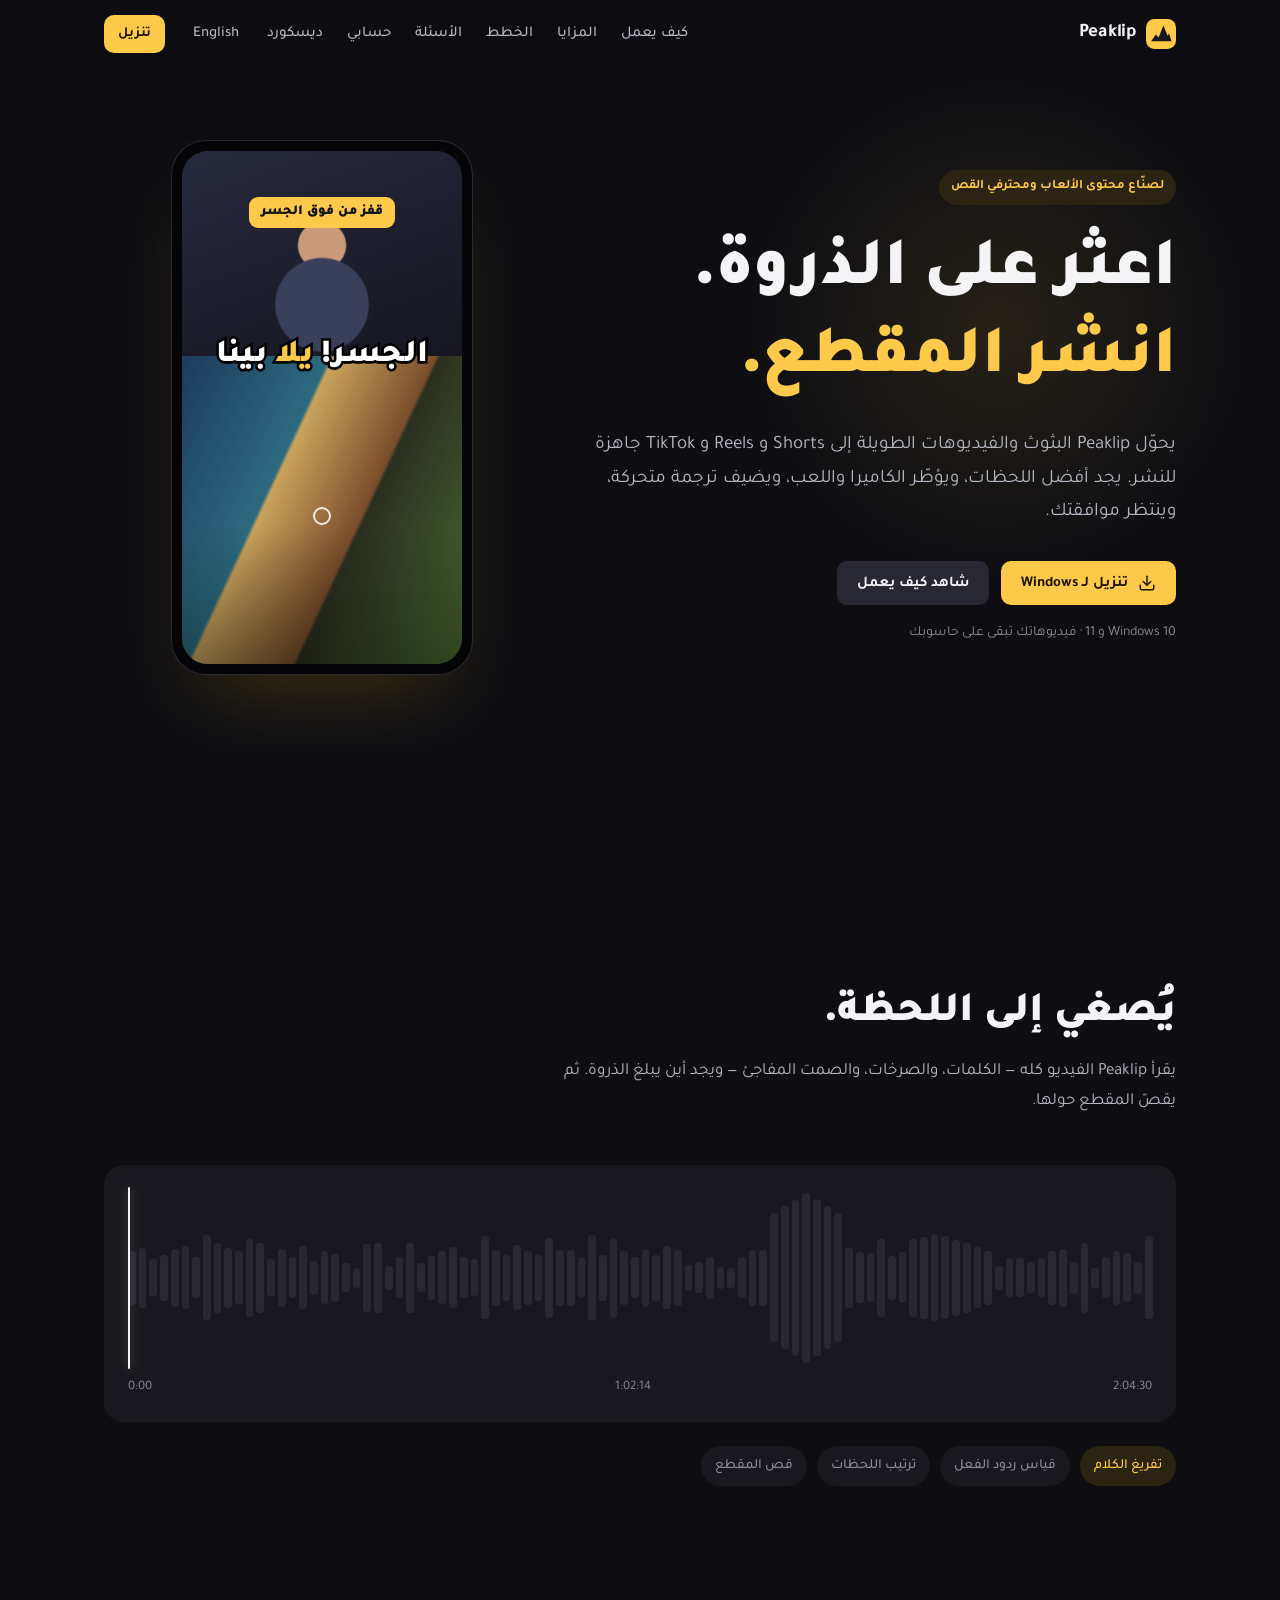
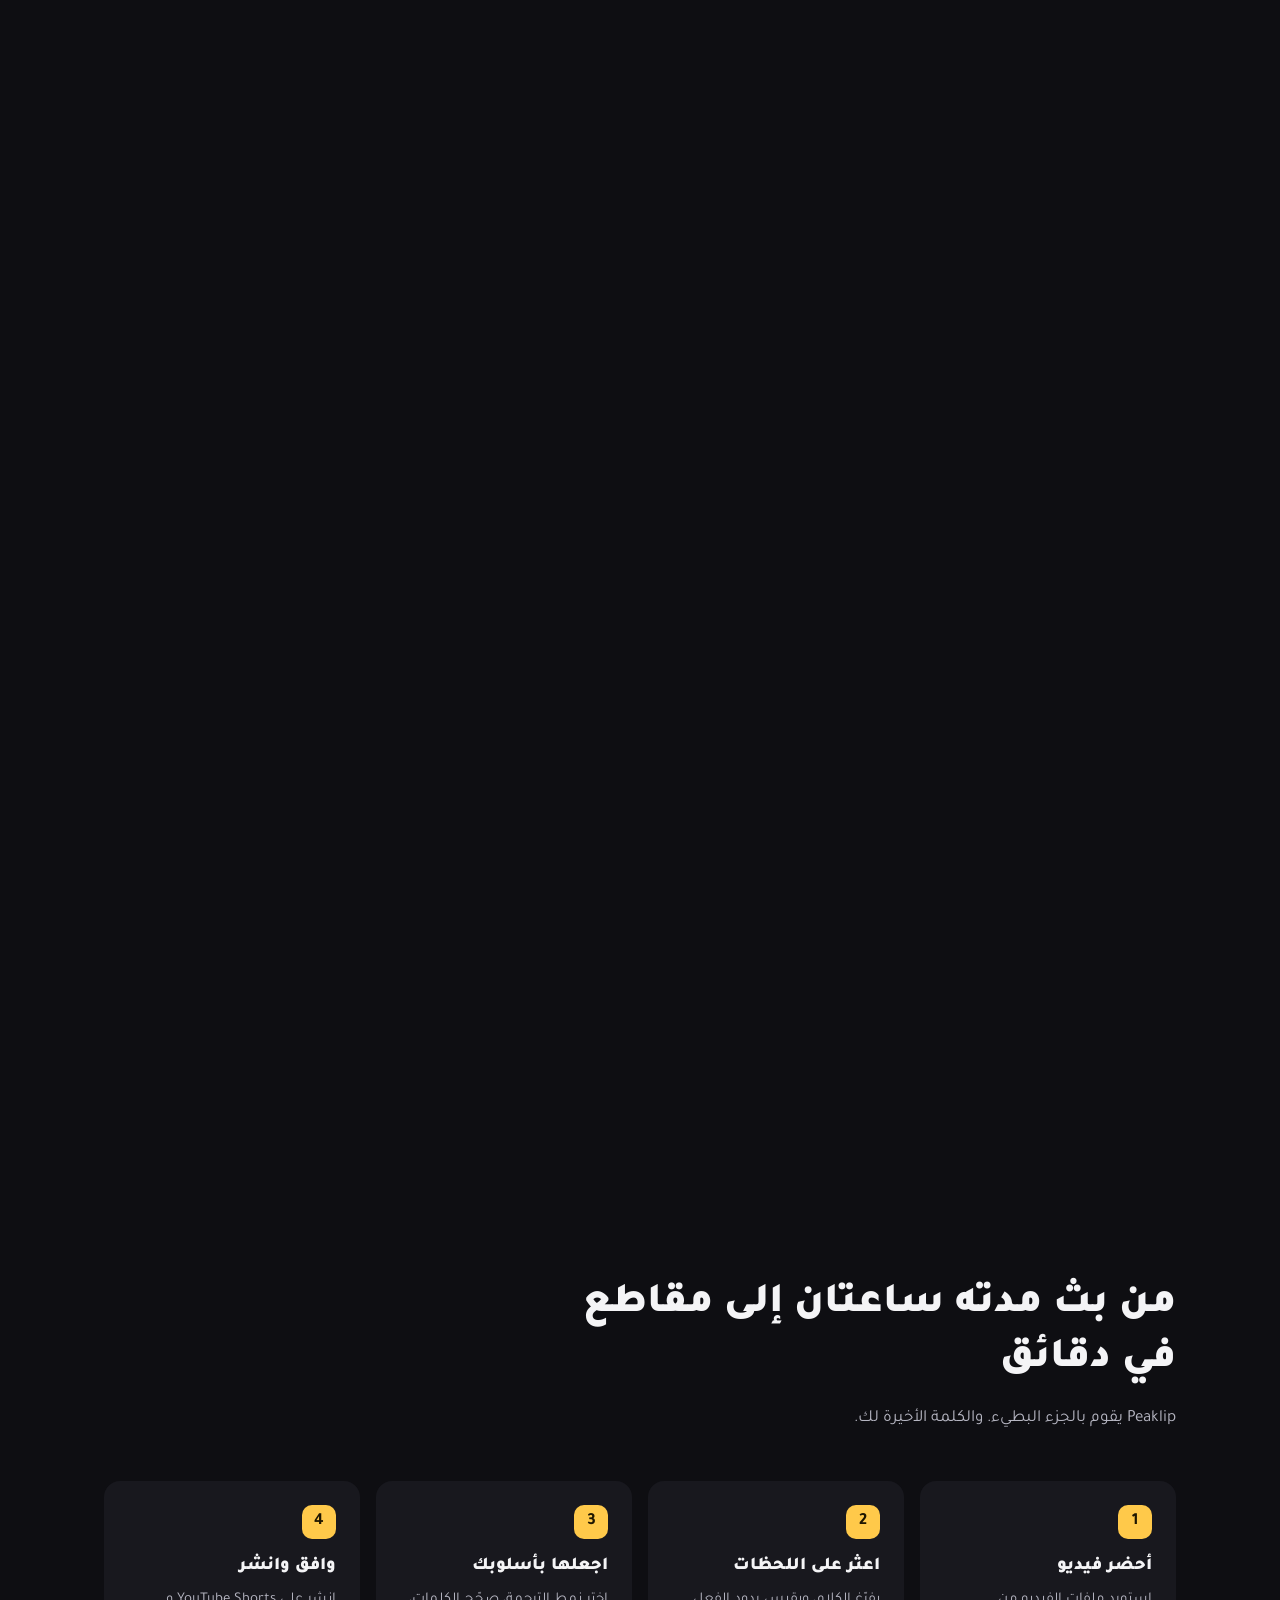
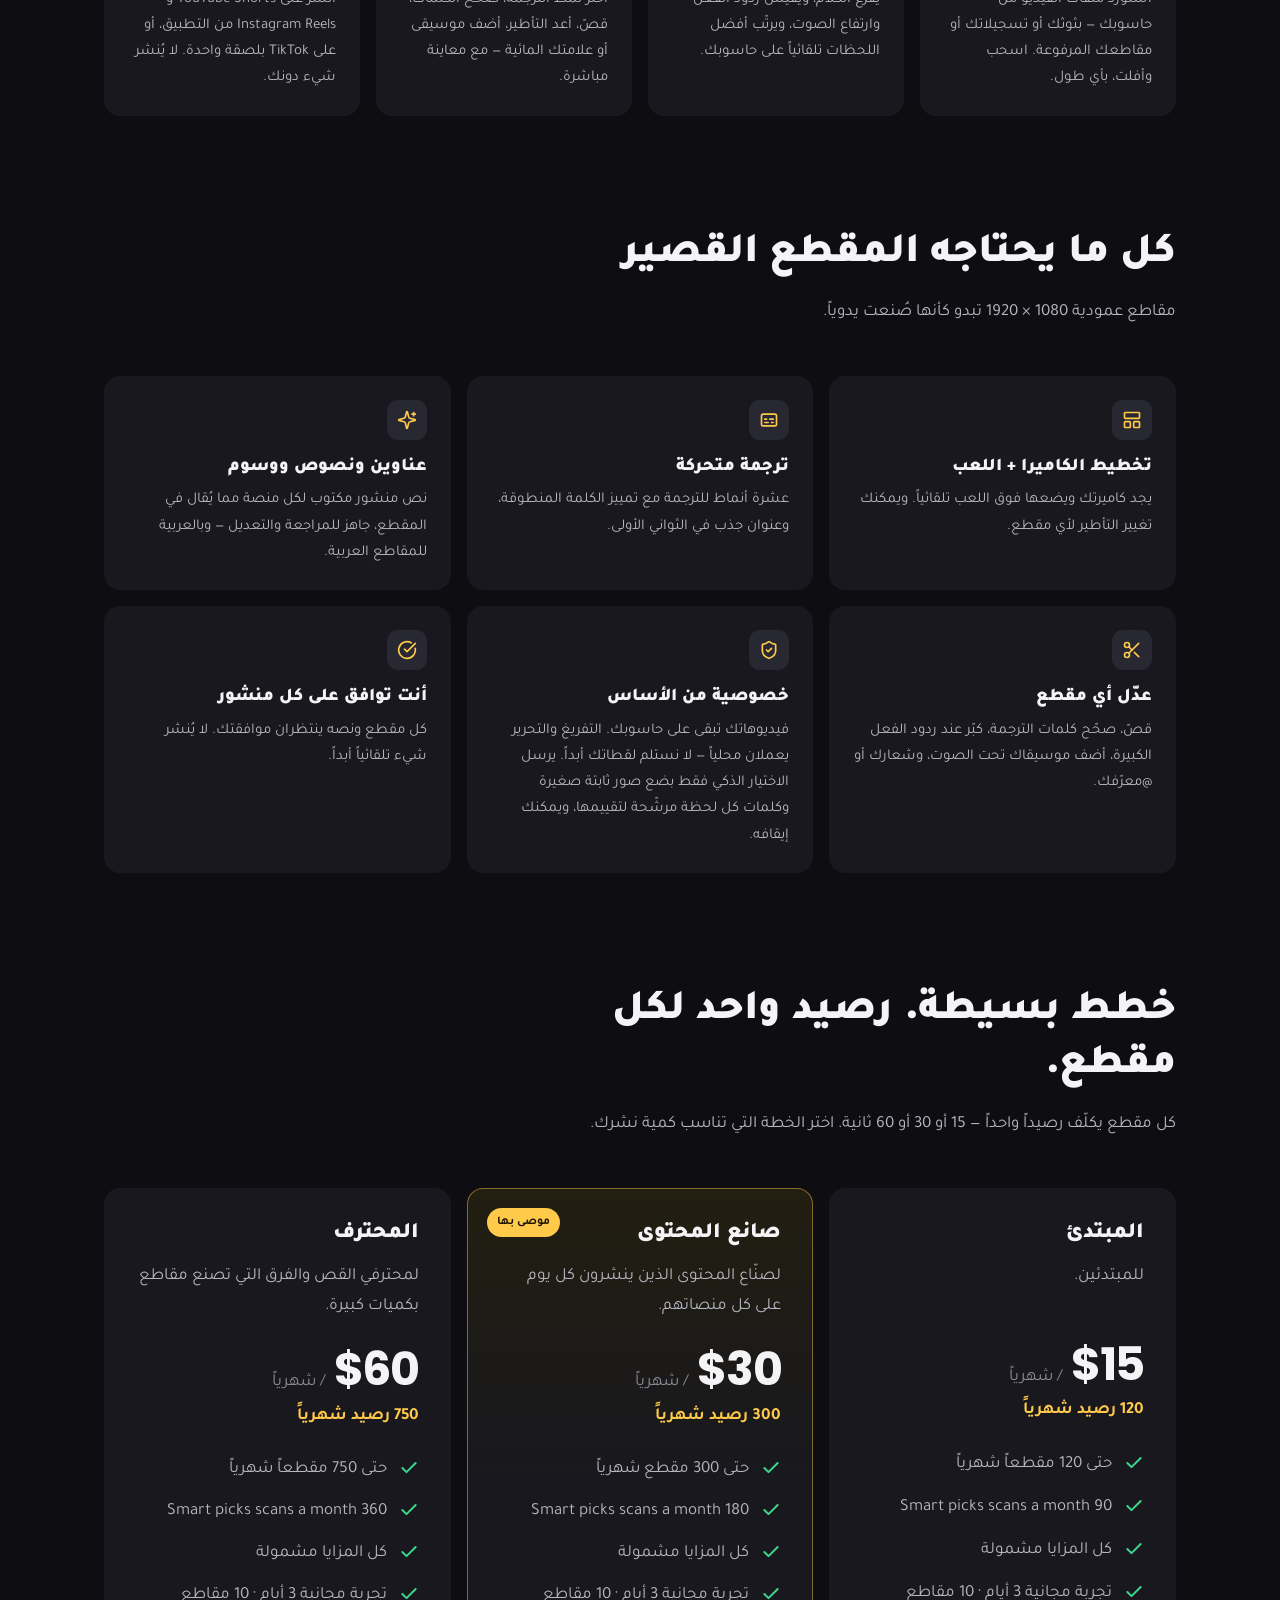
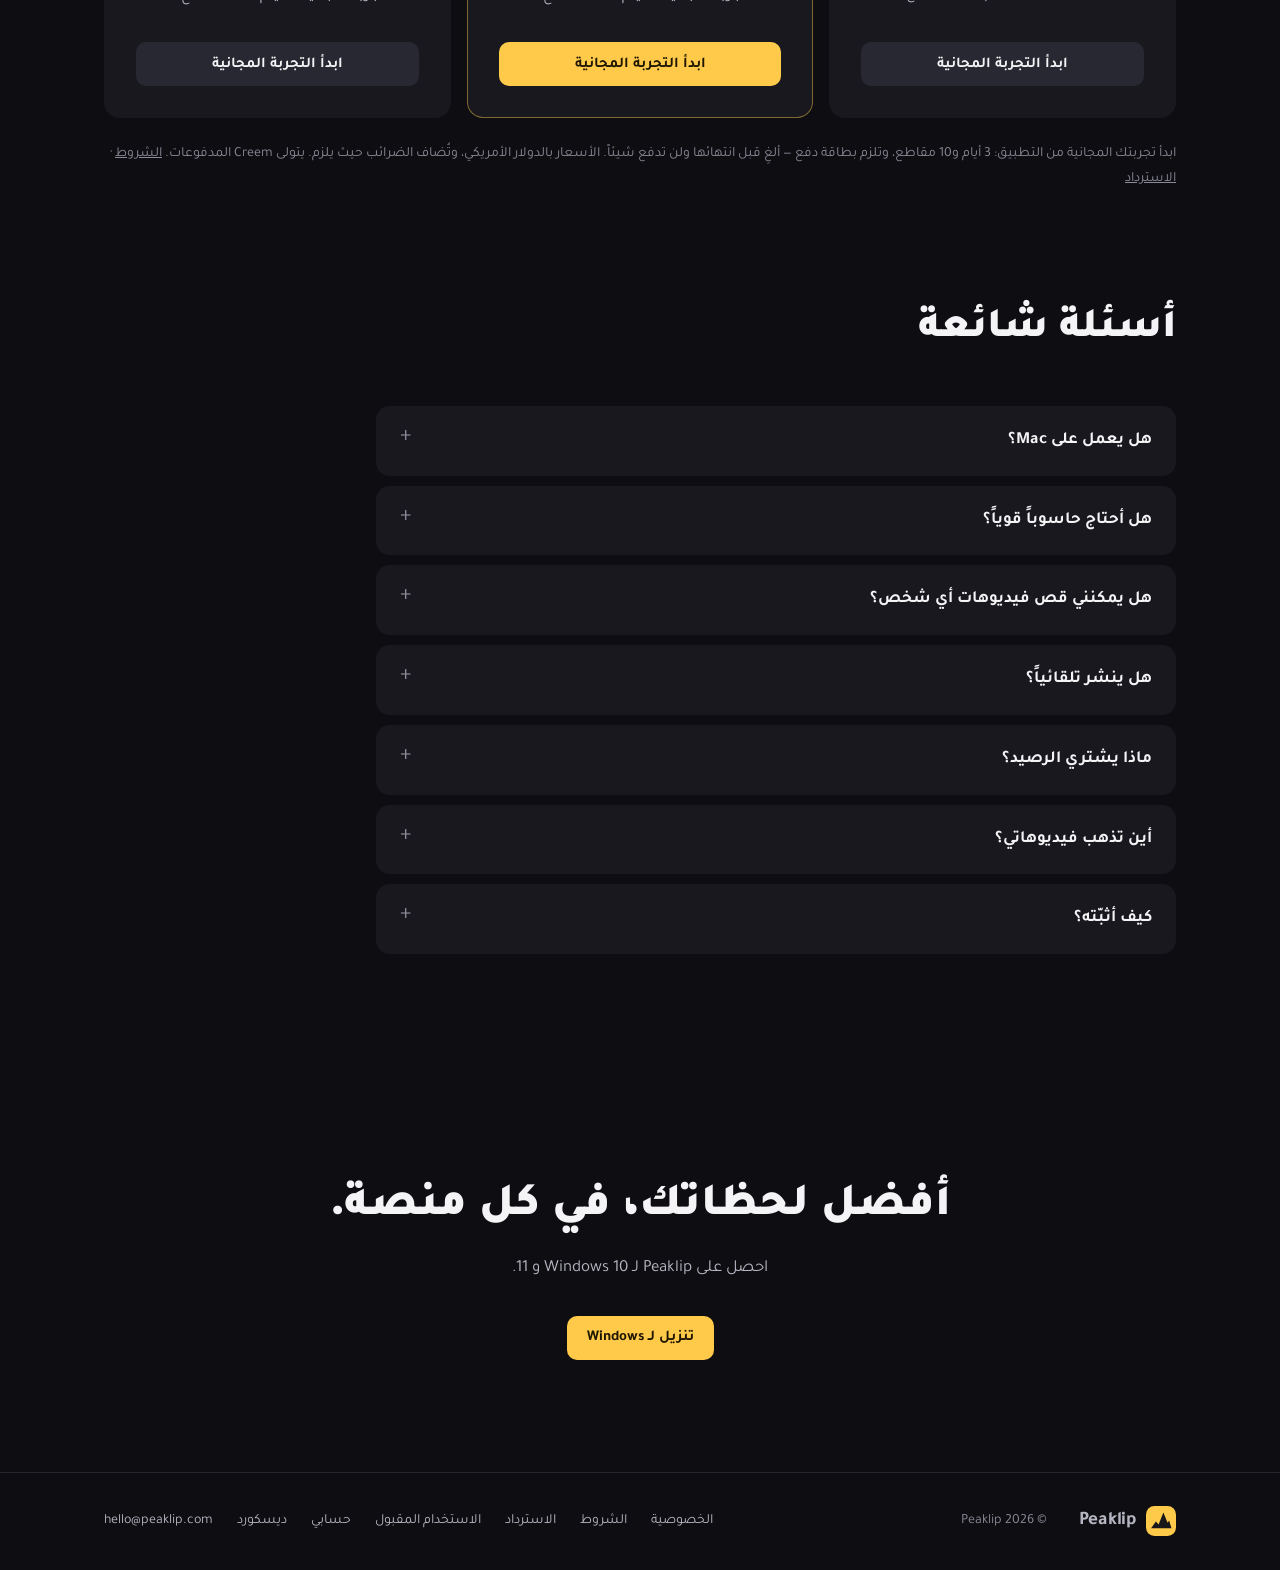
==== commit 6a6e9ff8: "Cookie banner + Meta Pixel (consent first), Privacy Policy EN/AR, style v7 The pixel stays off until" ====
--- a/ar/index.html
+++ b/ar/index.html
@@ -13,7 +13,7 @@
   <meta property="og:description" content="اعثر على الذروة. انشر المقطع. فيديوهات طويلة تدخل، و Shorts و Reels و TikTok جاهزة تخرج.">
   <meta property="og:url" content="https://peaklip.com/ar/">
   <link rel="preload" href="../assets/fonts/Poppins-Bold.woff2" as="font" type="font/woff2" crossorigin>
-  <link rel="stylesheet" href="../assets/style.css?v=9">
+  <link rel="stylesheet" href="../assets/style.css?v=7">
   <link rel="alternate" hreflang="en" href="https://peaklip.com/">
   <link rel="alternate" hreflang="ar" href="https://peaklip.com/ar/">
 </head>
@@ -143,60 +143,48 @@
         <h2>خطط بسيطة. رصيد واحد لكل مقطع.</h2>
         <p>كل مقطع يكلّف رصيداً واحداً — 15 أو 30 أو 60 ثانية. اختر الخطة التي تناسب كمية نشرك.</p>
       </div>
-      <div class="billing reveal">
-        <div class="bill-toggle" role="group" aria-label="فترة الدفع">
-          <button type="button" class="bill-opt" data-bill="month" aria-pressed="true">شهري</button>
-          <button type="button" class="bill-opt" data-bill="year" aria-pressed="false">سنوي<span class="save-chip">وفّر 15%</span></button>
-        </div>
-      </div>
-      <div class="plans" data-bill="month">
+      <div class="plans">
         <article class="plan panel reveal glow-card">
           <h3>المبتدئ</h3>
           <p class="plan-desc">للمبتدئين.</p>
-          <p class="price"><span class="amt m">$19</span><span class="amt y">$194</span><span class="per m">/ شهرياً</span><span class="per y">/ سنوياً</span></p>
-          <p class="price-sub"><span class="m">تُدفع شهرياً</span><span class="y">حوالي <b>$16.17</b> شهرياً · وفّر 15%</span></p>
+          <p class="price"><span class="amt">$15</span><span class="per">/ شهرياً</span></p>
           <p class="plan-credits"><span class="n" data-to="120">120</span> رصيد شهرياً</p>
           <ul class="checks">
             <li><svg viewBox="0 0 24 24" fill="none" stroke="currentColor" stroke-width="2.4" stroke-linecap="round" stroke-linejoin="round" aria-hidden="true"><path d="M20 6 9 17l-5-5"/></svg>حتى 120 مقطعاً شهرياً</li>
-            <li><svg viewBox="0 0 24 24" fill="none" stroke="currentColor" stroke-width="2.4" stroke-linecap="round" stroke-linejoin="round" aria-hidden="true"><path d="M20 6 9 17l-5-5"/></svg>90 فحصاً بـ Smart picks شهرياً</li>
+            <li><svg viewBox="0 0 24 24" fill="none" stroke="currentColor" stroke-width="2.4" stroke-linecap="round" stroke-linejoin="round" aria-hidden="true"><path d="M20 6 9 17l-5-5"/></svg>90 Smart picks scans a month</li>
             <li><svg viewBox="0 0 24 24" fill="none" stroke="currentColor" stroke-width="2.4" stroke-linecap="round" stroke-linejoin="round" aria-hidden="true"><path d="M20 6 9 17l-5-5"/></svg>كل المزايا مشمولة</li>
-            <li class="m"><svg viewBox="0 0 24 24" fill="none" stroke="currentColor" stroke-width="2.4" stroke-linecap="round" stroke-linejoin="round" aria-hidden="true"><path d="M20 6 9 17l-5-5"/></svg>تجربة مجانية 3 أيام · 10 مقاطع</li>
-            <li class="y"><svg viewBox="0 0 24 24" fill="none" stroke="currentColor" stroke-width="2.4" stroke-linecap="round" stroke-linejoin="round" aria-hidden="true"><path d="M20 6 9 17l-5-5"/></svg>تتجدد الأرصدة كل شهر</li>
+            <li><svg viewBox="0 0 24 24" fill="none" stroke="currentColor" stroke-width="2.4" stroke-linecap="round" stroke-linejoin="round" aria-hidden="true"><path d="M20 6 9 17l-5-5"/></svg>تجربة مجانية 3 أيام · 10 مقاطع</li>
           </ul>
-          <a class="btn btn-quiet plan-btn" href="https://github.com/AvDexter/peaklip-site/releases/latest/download/PeaklipSetup.exe"><span class="m">ابدأ التجربة المجانية</span><span class="y">نزّل Peaklip</span></a>
+          <a class="btn btn-quiet plan-btn" href="https://github.com/AvDexter/peaklip-site/releases/latest/download/PeaklipSetup.exe">ابدأ التجربة المجانية</a>
         </article>
         <article class="plan panel reveal glow-card plan-featured">
-          <span class="plan-badge">الأكثر شيوعاً</span><h3>صانع المحتوى</h3>
+          <span class="plan-badge">موصى بها</span><h3>صانع المحتوى</h3>
           <p class="plan-desc">لصنّاع المحتوى الذين ينشرون كل يوم على كل منصاتهم.</p>
-          <p class="price"><span class="amt m">$39</span><span class="amt y">$398</span><span class="per m">/ شهرياً</span><span class="per y">/ سنوياً</span></p>
-          <p class="price-sub"><span class="m">تُدفع شهرياً</span><span class="y">حوالي <b>$33.17</b> شهرياً · وفّر 15%</span></p>
+          <p class="price"><span class="amt">$30</span><span class="per">/ شهرياً</span></p>
           <p class="plan-credits"><span class="n" data-to="300">300</span> رصيد شهرياً</p>
           <ul class="checks">
             <li><svg viewBox="0 0 24 24" fill="none" stroke="currentColor" stroke-width="2.4" stroke-linecap="round" stroke-linejoin="round" aria-hidden="true"><path d="M20 6 9 17l-5-5"/></svg>حتى 300 مقطع شهرياً</li>
-            <li><svg viewBox="0 0 24 24" fill="none" stroke="currentColor" stroke-width="2.4" stroke-linecap="round" stroke-linejoin="round" aria-hidden="true"><path d="M20 6 9 17l-5-5"/></svg>180 فحصاً بـ Smart picks شهرياً</li>
+            <li><svg viewBox="0 0 24 24" fill="none" stroke="currentColor" stroke-width="2.4" stroke-linecap="round" stroke-linejoin="round" aria-hidden="true"><path d="M20 6 9 17l-5-5"/></svg>180 Smart picks scans a month</li>
             <li><svg viewBox="0 0 24 24" fill="none" stroke="currentColor" stroke-width="2.4" stroke-linecap="round" stroke-linejoin="round" aria-hidden="true"><path d="M20 6 9 17l-5-5"/></svg>كل المزايا مشمولة</li>
-            <li class="m"><svg viewBox="0 0 24 24" fill="none" stroke="currentColor" stroke-width="2.4" stroke-linecap="round" stroke-linejoin="round" aria-hidden="true"><path d="M20 6 9 17l-5-5"/></svg>تجربة مجانية 3 أيام · 10 مقاطع</li>
-            <li class="y"><svg viewBox="0 0 24 24" fill="none" stroke="currentColor" stroke-width="2.4" stroke-linecap="round" stroke-linejoin="round" aria-hidden="true"><path d="M20 6 9 17l-5-5"/></svg>تتجدد الأرصدة كل شهر</li>
+            <li><svg viewBox="0 0 24 24" fill="none" stroke="currentColor" stroke-width="2.4" stroke-linecap="round" stroke-linejoin="round" aria-hidden="true"><path d="M20 6 9 17l-5-5"/></svg>تجربة مجانية 3 أيام · 10 مقاطع</li>
           </ul>
-          <a class="btn btn-primary plan-btn" href="https://github.com/AvDexter/peaklip-site/releases/latest/download/PeaklipSetup.exe"><span class="m">ابدأ التجربة المجانية</span><span class="y">نزّل Peaklip</span></a>
+          <a class="btn btn-primary plan-btn" href="https://github.com/AvDexter/peaklip-site/releases/latest/download/PeaklipSetup.exe">ابدأ التجربة المجانية</a>
         </article>
         <article class="plan panel reveal glow-card">
           <h3>المحترف</h3>
           <p class="plan-desc">لمحترفي القص والفرق التي تصنع مقاطع بكميات كبيرة.</p>
-          <p class="price"><span class="amt m">$69</span><span class="amt y">$704</span><span class="per m">/ شهرياً</span><span class="per y">/ سنوياً</span></p>
-          <p class="price-sub"><span class="m">تُدفع شهرياً</span><span class="y">حوالي <b>$58.67</b> شهرياً · وفّر 15%</span></p>
+          <p class="price"><span class="amt">$60</span><span class="per">/ شهرياً</span></p>
           <p class="plan-credits"><span class="n" data-to="750">750</span> رصيد شهرياً</p>
           <ul class="checks">
             <li><svg viewBox="0 0 24 24" fill="none" stroke="currentColor" stroke-width="2.4" stroke-linecap="round" stroke-linejoin="round" aria-hidden="true"><path d="M20 6 9 17l-5-5"/></svg>حتى 750 مقطعاً شهرياً</li>
-            <li><svg viewBox="0 0 24 24" fill="none" stroke="currentColor" stroke-width="2.4" stroke-linecap="round" stroke-linejoin="round" aria-hidden="true"><path d="M20 6 9 17l-5-5"/></svg>360 فحصاً بـ Smart picks شهرياً</li>
+            <li><svg viewBox="0 0 24 24" fill="none" stroke="currentColor" stroke-width="2.4" stroke-linecap="round" stroke-linejoin="round" aria-hidden="true"><path d="M20 6 9 17l-5-5"/></svg>360 Smart picks scans a month</li>
             <li><svg viewBox="0 0 24 24" fill="none" stroke="currentColor" stroke-width="2.4" stroke-linecap="round" stroke-linejoin="round" aria-hidden="true"><path d="M20 6 9 17l-5-5"/></svg>كل المزايا مشمولة</li>
-            <li class="m"><svg viewBox="0 0 24 24" fill="none" stroke="currentColor" stroke-width="2.4" stroke-linecap="round" stroke-linejoin="round" aria-hidden="true"><path d="M20 6 9 17l-5-5"/></svg>تجربة مجانية 3 أيام · 10 مقاطع</li>
-            <li class="y"><svg viewBox="0 0 24 24" fill="none" stroke="currentColor" stroke-width="2.4" stroke-linecap="round" stroke-linejoin="round" aria-hidden="true"><path d="M20 6 9 17l-5-5"/></svg>تتجدد الأرصدة كل شهر</li>
+            <li><svg viewBox="0 0 24 24" fill="none" stroke="currentColor" stroke-width="2.4" stroke-linecap="round" stroke-linejoin="round" aria-hidden="true"><path d="M20 6 9 17l-5-5"/></svg>تجربة مجانية 3 أيام · 10 مقاطع</li>
           </ul>
-          <a class="btn btn-quiet plan-btn" href="https://github.com/AvDexter/peaklip-site/releases/latest/download/PeaklipSetup.exe"><span class="m">ابدأ التجربة المجانية</span><span class="y">نزّل Peaklip</span></a>
-        </article>
-      </div>
-      <p class="plans-note reveal">ابدأ تجربتك المجانية من التطبيق: 3 أيام و10 مقاطع، وتلزم بطاقة دفع — ألغِ قبل انتهائها ولن تدفع شيئاً. تُدفع الخطط السنوية مرة واحدة في السنة، بأقل بنحو 15% من الدفع الشهري، مع تجديد الأرصدة وعمليات فحص Smart picks كل شهر كالمعتاد؛ ولا تتضمن تجربة مجانية. الأسعار بالدولار الأمريكي، وتُضاف الضرائب حيث يلزم. يتولى Creem المدفوعات. <a href="terms.html">الشروط</a> · <a href="refunds.html">الاسترداد</a></p>
+          <a class="btn btn-quiet plan-btn" href="https://github.com/AvDexter/peaklip-site/releases/latest/download/PeaklipSetup.exe">ابدأ التجربة المجانية</a>
+        </article>
+      </div>
+      <p class="plans-note reveal">ابدأ تجربتك المجانية من التطبيق: 3 أيام و10 مقاطع، وتلزم بطاقة دفع — ألغِ قبل انتهائها ولن تدفع شيئاً. الأسعار بالدولار الأمريكي، وتُضاف الضرائب حيث يلزم. يتولى Creem المدفوعات. <a href="terms.html">الشروط</a> · <a href="refunds.html">الاسترداد</a></p>
     </div>
   </section>
 
@@ -241,7 +229,7 @@
   </div>
 </footer>
 
-<script src="../assets/site.js?v=6" defer></script>
+<script src="../assets/site.js?v=5" defer></script>
 <script src="../assets/consent.js?v=1" defer></script>
 </body>
 </html>
--- a/assets/style.css
+++ b/assets/style.css
@@ -309,24 +309,6 @@
 [dir="rtl"] .price .amt, [dir="rtl"] .rates .cost { font-family: "Poppins", sans-serif; }
 [dir="rtl"] .faq summary::after { margin-inline-start: 8px; }
 
-/* ---------- monthly / yearly (11 Nov 2026) ---------- */
-.billing { display: flex; justify-content: center; margin: 0 0 var(--space-4); }
-.bill-toggle { display: inline-flex; gap: 4px; padding: 5px; background: var(--surface); border: 1px solid var(--border, rgba(255,255,255,0.08)); border-radius: 999px; }
-.bill-opt { font: inherit; font-weight: 600; font-size: 15px; color: var(--text-2, #B6B6C2); background: transparent; border: 0; border-radius: 999px; padding: 9px 20px; cursor: pointer; display: inline-flex; align-items: center; gap: 8px; transition: background .2s ease, color .2s ease; }
-.bill-opt:hover { color: var(--text); }
-.bill-opt[aria-pressed="true"] { background: var(--accent); color: var(--accent-text); }
-.bill-opt:focus-visible { outline: 2px solid var(--accent); outline-offset: 2px; }
-.save-chip { font-size: 12px; font-weight: 700; padding: 2px 8px; border-radius: 999px; background: rgba(61, 214, 140, 0.16); color: #3DD68C; }
-.bill-opt[aria-pressed="true"] .save-chip { background: rgba(30, 22, 0, 0.14); color: var(--accent-text); }
-.plans[data-bill="month"] .y, .plans[data-bill="year"] .m { display: none !important; }
-.price-sub { color: var(--text-3); font-size: 14px; margin: 0 0 var(--space-3); min-height: 1.5em; }
-.plans[data-bill="year"] .price-sub { color: #3DD68C; }
-.price-sub b { color: inherit; }
-.plans .amt { animation: none; }
-.plans.switching .price .amt, .plans.switching .price-sub { animation: price-in .35s ease both; }
-@keyframes price-in { from { opacity: 0; transform: translateY(6px); } to { opacity: 1; transform: none; } }
-@media (prefers-reduced-motion: reduce) { .plans.switching .price .amt, .plans.switching .price-sub { animation: none; } }
-@media (max-width: 480px) { .bill-opt { padding: 8px 14px; font-size: 14px; } }
 /* Cookie banner (assets/consent.js; shown only when ad measurement is switched on) */
 .cookie-bar { position: fixed; left: 16px; right: 16px; bottom: 16px; z-index: 60; max-width: 640px; margin: 0 auto;
   display: flex; align-items: center; gap: 16px; flex-wrap: wrap; padding: 16px 18px; border-radius: var(--radius);
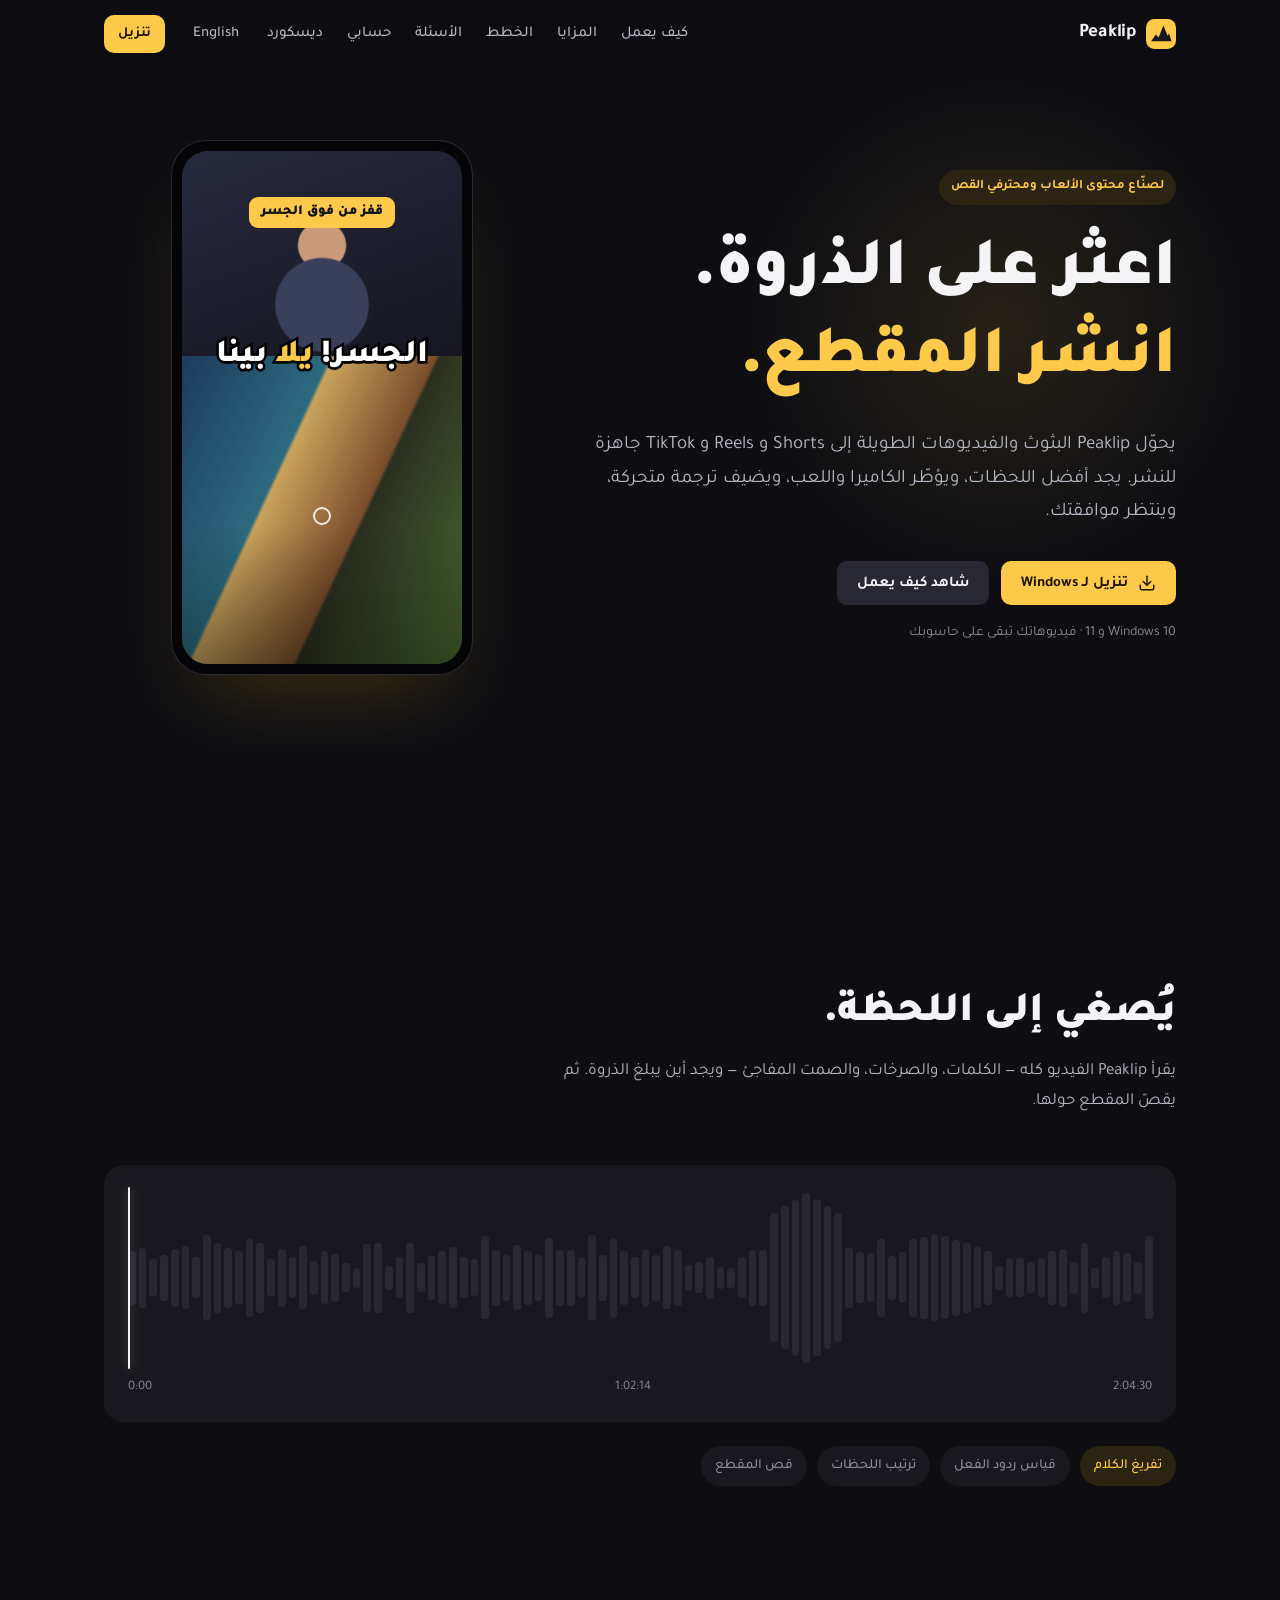
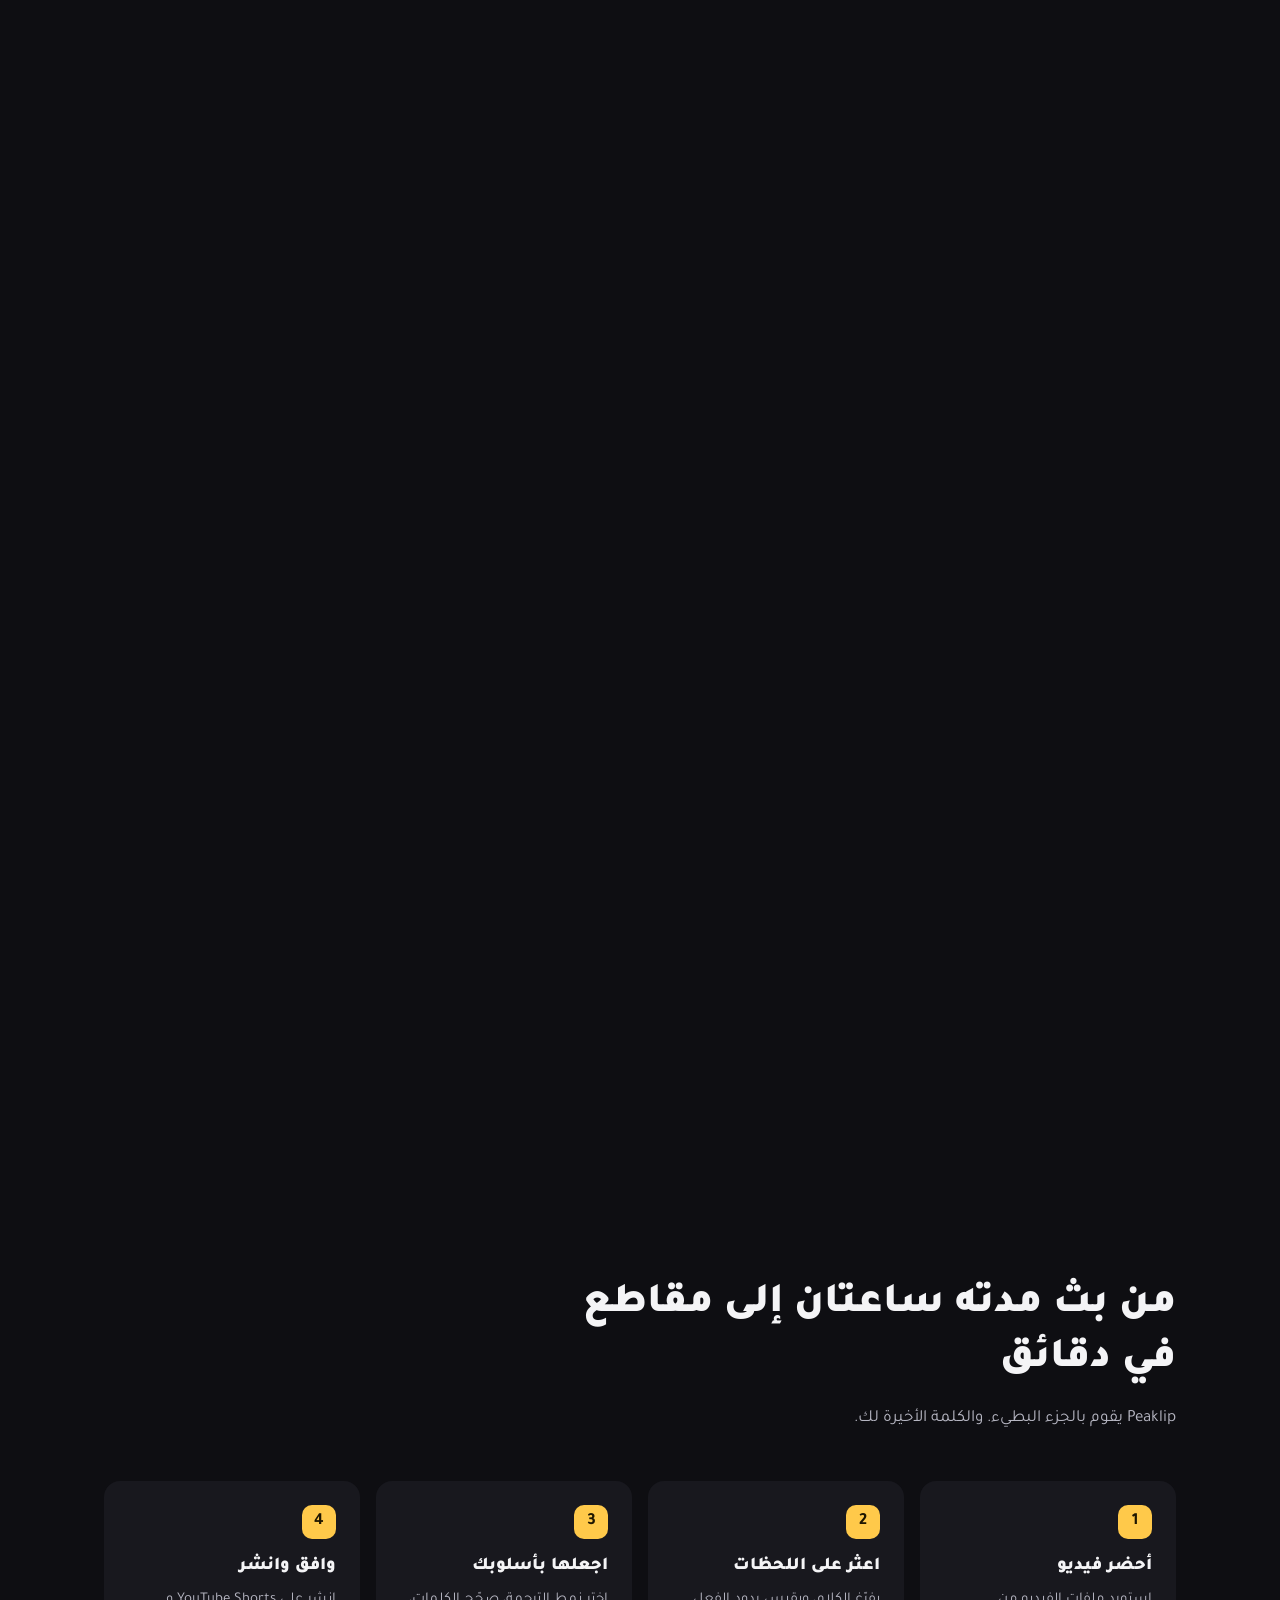
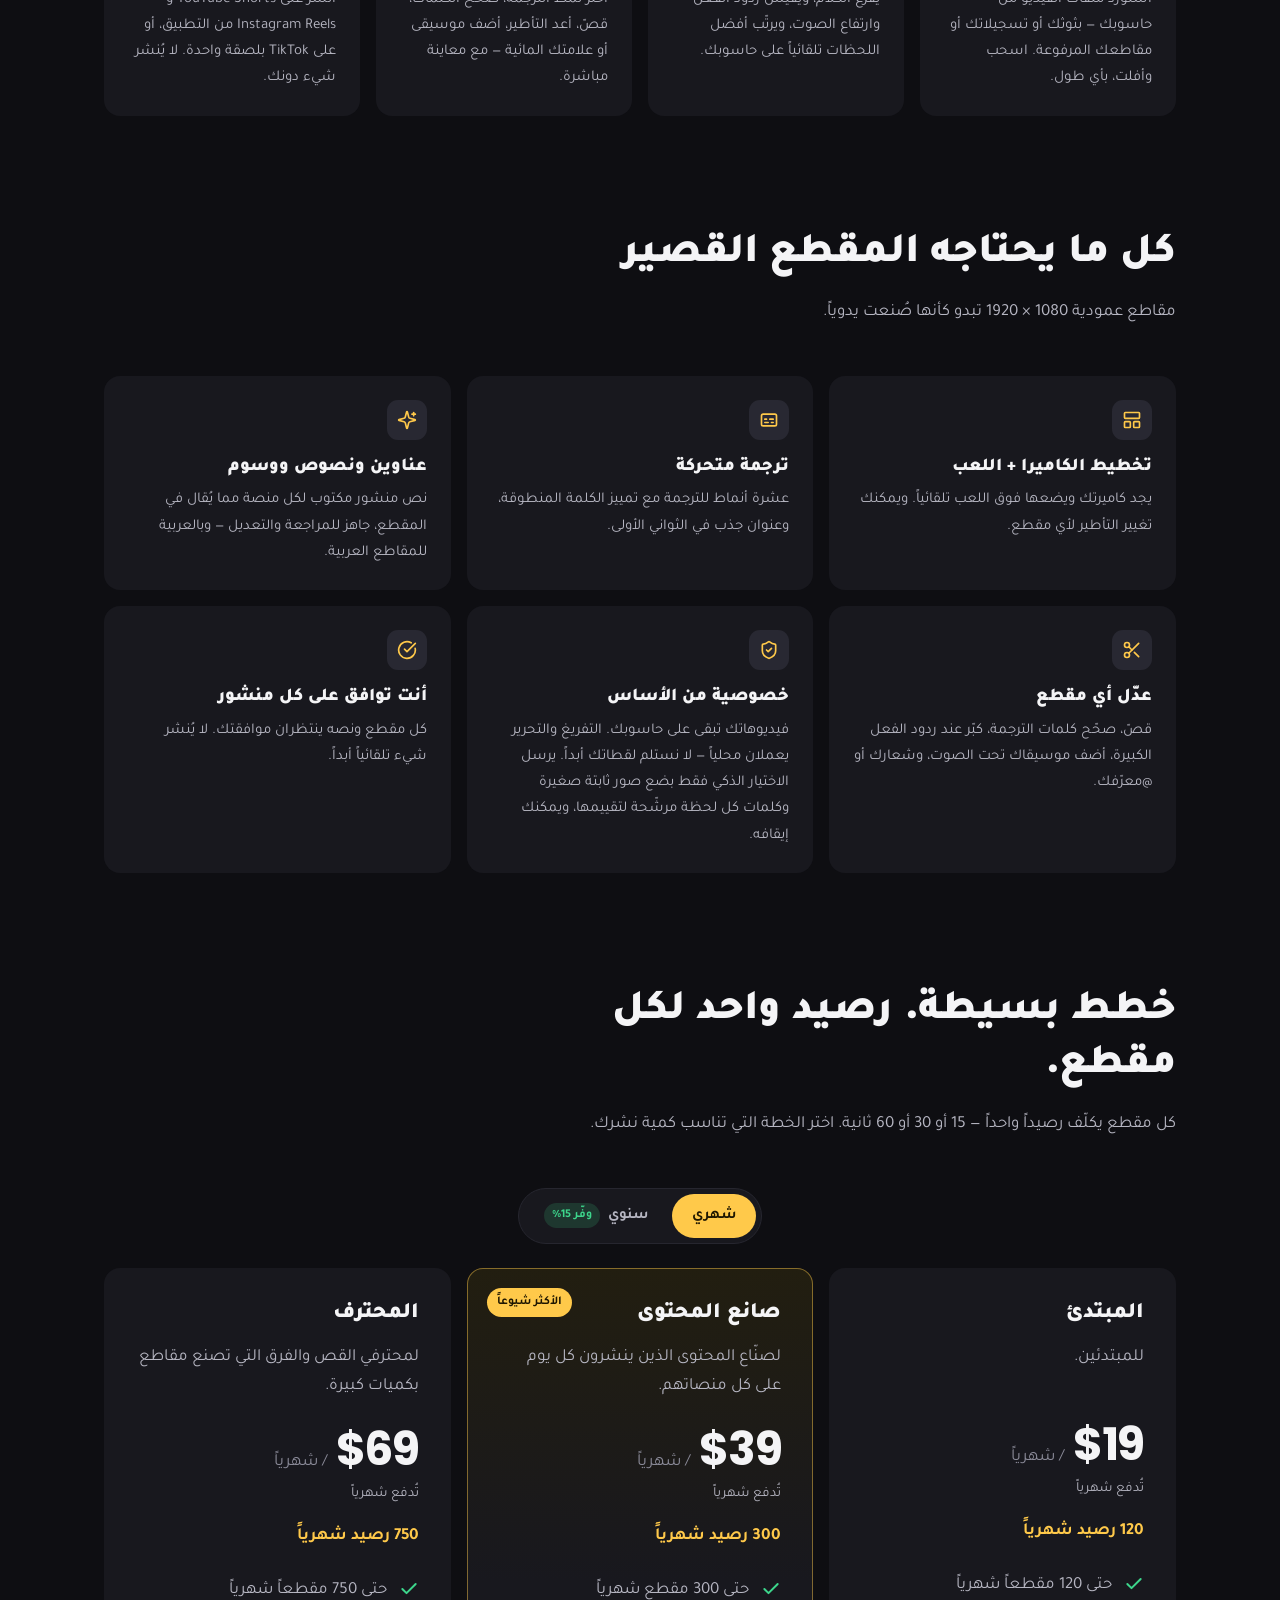
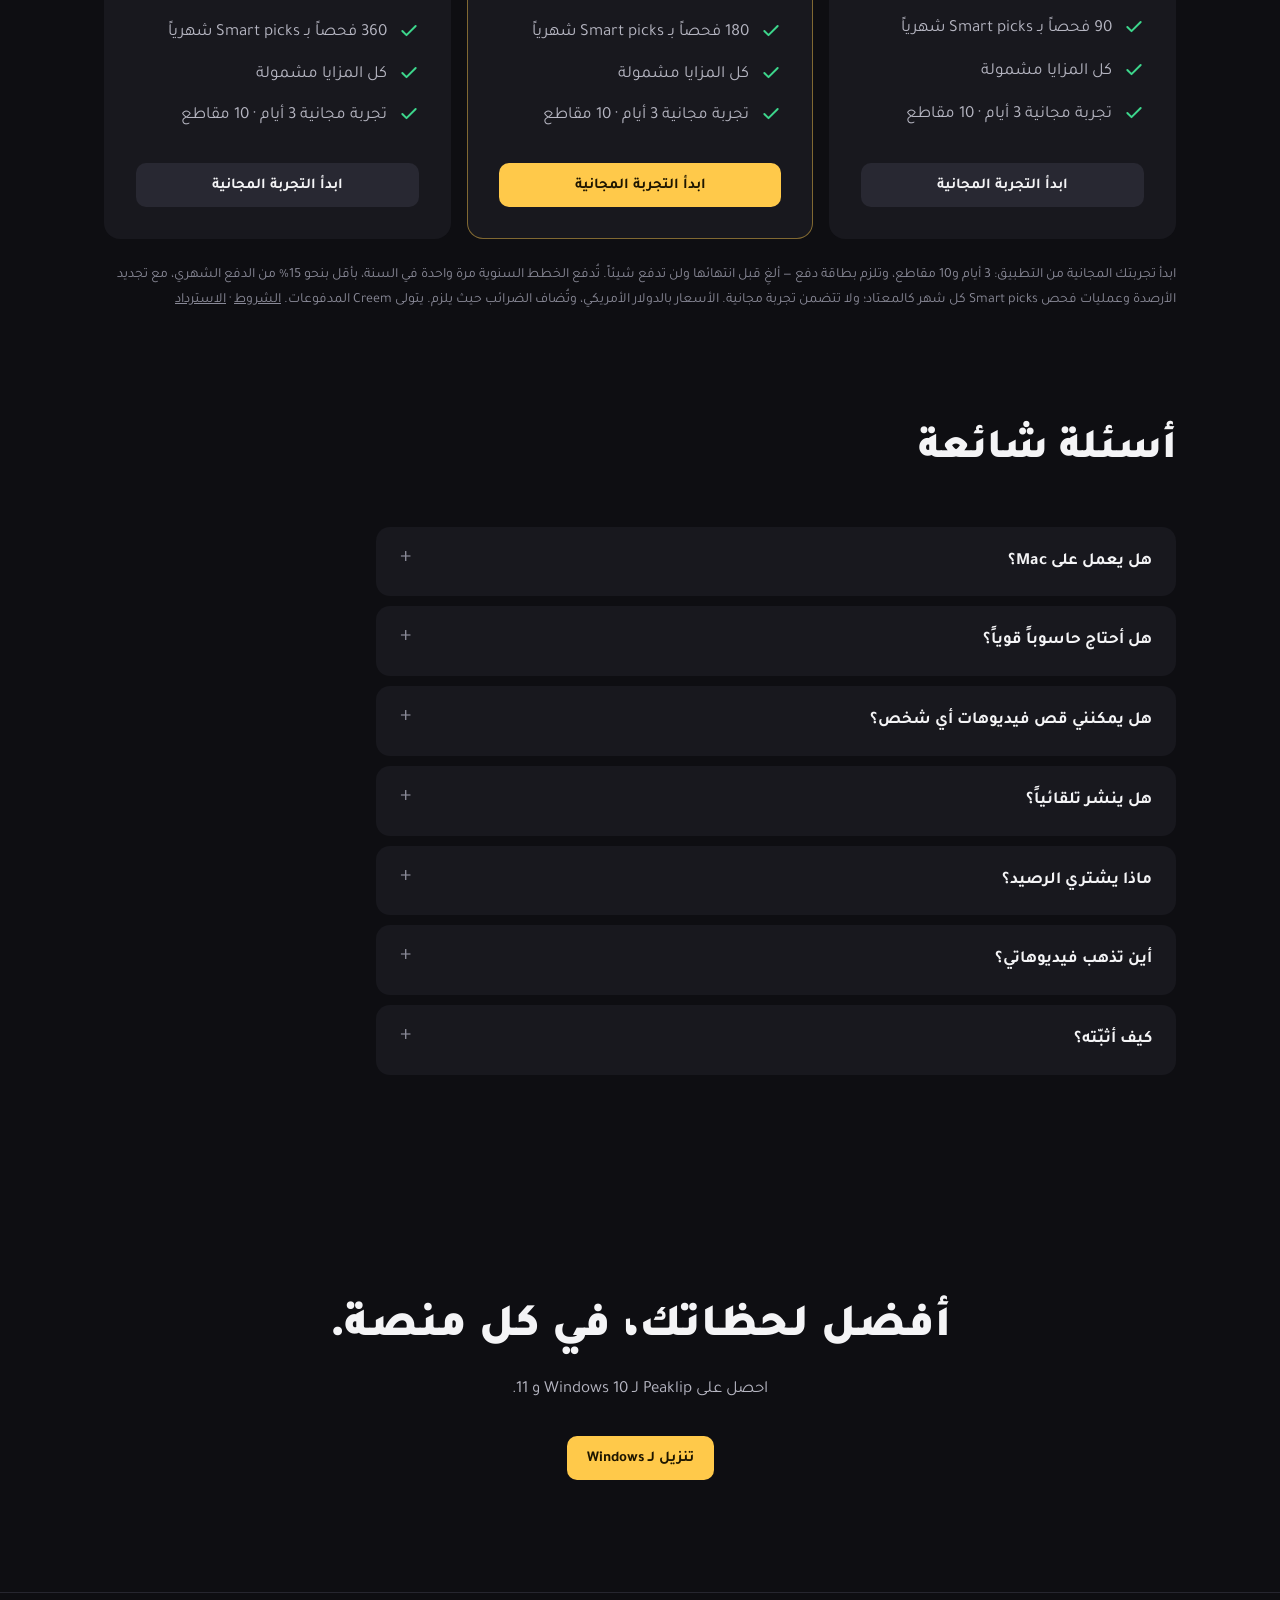
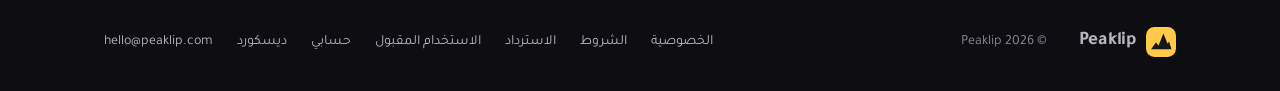
==== commit 08de20bc: "Pricing: Monthly / Yearly toggle (Save 15%), new prices, Creator 'Most popular'; Terms & Refunds for" ====
--- a/ar/index.html
+++ b/ar/index.html
@@ -13,7 +13,7 @@
   <meta property="og:description" content="اعثر على الذروة. انشر المقطع. فيديوهات طويلة تدخل، و Shorts و Reels و TikTok جاهزة تخرج.">
   <meta property="og:url" content="https://peaklip.com/ar/">
   <link rel="preload" href="../assets/fonts/Poppins-Bold.woff2" as="font" type="font/woff2" crossorigin>
-  <link rel="stylesheet" href="../assets/style.css?v=7">
+  <link rel="stylesheet" href="../assets/style.css?v=8">
   <link rel="alternate" hreflang="en" href="https://peaklip.com/">
   <link rel="alternate" hreflang="ar" href="https://peaklip.com/ar/">
 </head>
@@ -143,48 +143,60 @@
         <h2>خطط بسيطة. رصيد واحد لكل مقطع.</h2>
         <p>كل مقطع يكلّف رصيداً واحداً — 15 أو 30 أو 60 ثانية. اختر الخطة التي تناسب كمية نشرك.</p>
       </div>
-      <div class="plans">
+      <div class="billing reveal">
+        <div class="bill-toggle" role="group" aria-label="فترة الدفع">
+          <button type="button" class="bill-opt" data-bill="month" aria-pressed="true">شهري</button>
+          <button type="button" class="bill-opt" data-bill="year" aria-pressed="false">سنوي<span class="save-chip">وفّر 15%</span></button>
+        </div>
+      </div>
+      <div class="plans" data-bill="month">
         <article class="plan panel reveal glow-card">
           <h3>المبتدئ</h3>
           <p class="plan-desc">للمبتدئين.</p>
-          <p class="price"><span class="amt">$15</span><span class="per">/ شهرياً</span></p>
+          <p class="price"><span class="amt m">$19</span><span class="amt y">$194</span><span class="per m">/ شهرياً</span><span class="per y">/ سنوياً</span></p>
+          <p class="price-sub"><span class="m">تُدفع شهرياً</span><span class="y">حوالي <b>$16.17</b> شهرياً · وفّر 15%</span></p>
           <p class="plan-credits"><span class="n" data-to="120">120</span> رصيد شهرياً</p>
           <ul class="checks">
             <li><svg viewBox="0 0 24 24" fill="none" stroke="currentColor" stroke-width="2.4" stroke-linecap="round" stroke-linejoin="round" aria-hidden="true"><path d="M20 6 9 17l-5-5"/></svg>حتى 120 مقطعاً شهرياً</li>
-            <li><svg viewBox="0 0 24 24" fill="none" stroke="currentColor" stroke-width="2.4" stroke-linecap="round" stroke-linejoin="round" aria-hidden="true"><path d="M20 6 9 17l-5-5"/></svg>90 Smart picks scans a month</li>
+            <li><svg viewBox="0 0 24 24" fill="none" stroke="currentColor" stroke-width="2.4" stroke-linecap="round" stroke-linejoin="round" aria-hidden="true"><path d="M20 6 9 17l-5-5"/></svg>90 فحصاً بـ Smart picks شهرياً</li>
             <li><svg viewBox="0 0 24 24" fill="none" stroke="currentColor" stroke-width="2.4" stroke-linecap="round" stroke-linejoin="round" aria-hidden="true"><path d="M20 6 9 17l-5-5"/></svg>كل المزايا مشمولة</li>
-            <li><svg viewBox="0 0 24 24" fill="none" stroke="currentColor" stroke-width="2.4" stroke-linecap="round" stroke-linejoin="round" aria-hidden="true"><path d="M20 6 9 17l-5-5"/></svg>تجربة مجانية 3 أيام · 10 مقاطع</li>
+            <li class="m"><svg viewBox="0 0 24 24" fill="none" stroke="currentColor" stroke-width="2.4" stroke-linecap="round" stroke-linejoin="round" aria-hidden="true"><path d="M20 6 9 17l-5-5"/></svg>تجربة مجانية 3 أيام · 10 مقاطع</li>
+            <li class="y"><svg viewBox="0 0 24 24" fill="none" stroke="currentColor" stroke-width="2.4" stroke-linecap="round" stroke-linejoin="round" aria-hidden="true"><path d="M20 6 9 17l-5-5"/></svg>تتجدد الأرصدة كل شهر</li>
           </ul>
-          <a class="btn btn-quiet plan-btn" href="https://github.com/AvDexter/peaklip-site/releases/latest/download/PeaklipSetup.exe">ابدأ التجربة المجانية</a>
+          <a class="btn btn-quiet plan-btn" href="https://github.com/AvDexter/peaklip-site/releases/latest/download/PeaklipSetup.exe"><span class="m">ابدأ التجربة المجانية</span><span class="y">نزّل Peaklip</span></a>
         </article>
         <article class="plan panel reveal glow-card plan-featured">
-          <span class="plan-badge">موصى بها</span><h3>صانع المحتوى</h3>
+          <span class="plan-badge">الأكثر شيوعاً</span><h3>صانع المحتوى</h3>
           <p class="plan-desc">لصنّاع المحتوى الذين ينشرون كل يوم على كل منصاتهم.</p>
-          <p class="price"><span class="amt">$30</span><span class="per">/ شهرياً</span></p>
+          <p class="price"><span class="amt m">$39</span><span class="amt y">$398</span><span class="per m">/ شهرياً</span><span class="per y">/ سنوياً</span></p>
+          <p class="price-sub"><span class="m">تُدفع شهرياً</span><span class="y">حوالي <b>$33.17</b> شهرياً · وفّر 15%</span></p>
           <p class="plan-credits"><span class="n" data-to="300">300</span> رصيد شهرياً</p>
           <ul class="checks">
             <li><svg viewBox="0 0 24 24" fill="none" stroke="currentColor" stroke-width="2.4" stroke-linecap="round" stroke-linejoin="round" aria-hidden="true"><path d="M20 6 9 17l-5-5"/></svg>حتى 300 مقطع شهرياً</li>
-            <li><svg viewBox="0 0 24 24" fill="none" stroke="currentColor" stroke-width="2.4" stroke-linecap="round" stroke-linejoin="round" aria-hidden="true"><path d="M20 6 9 17l-5-5"/></svg>180 Smart picks scans a month</li>
+            <li><svg viewBox="0 0 24 24" fill="none" stroke="currentColor" stroke-width="2.4" stroke-linecap="round" stroke-linejoin="round" aria-hidden="true"><path d="M20 6 9 17l-5-5"/></svg>180 فحصاً بـ Smart picks شهرياً</li>
             <li><svg viewBox="0 0 24 24" fill="none" stroke="currentColor" stroke-width="2.4" stroke-linecap="round" stroke-linejoin="round" aria-hidden="true"><path d="M20 6 9 17l-5-5"/></svg>كل المزايا مشمولة</li>
-            <li><svg viewBox="0 0 24 24" fill="none" stroke="currentColor" stroke-width="2.4" stroke-linecap="round" stroke-linejoin="round" aria-hidden="true"><path d="M20 6 9 17l-5-5"/></svg>تجربة مجانية 3 أيام · 10 مقاطع</li>
+            <li class="m"><svg viewBox="0 0 24 24" fill="none" stroke="currentColor" stroke-width="2.4" stroke-linecap="round" stroke-linejoin="round" aria-hidden="true"><path d="M20 6 9 17l-5-5"/></svg>تجربة مجانية 3 أيام · 10 مقاطع</li>
+            <li class="y"><svg viewBox="0 0 24 24" fill="none" stroke="currentColor" stroke-width="2.4" stroke-linecap="round" stroke-linejoin="round" aria-hidden="true"><path d="M20 6 9 17l-5-5"/></svg>تتجدد الأرصدة كل شهر</li>
           </ul>
-          <a class="btn btn-primary plan-btn" href="https://github.com/AvDexter/peaklip-site/releases/latest/download/PeaklipSetup.exe">ابدأ التجربة المجانية</a>
+          <a class="btn btn-primary plan-btn" href="https://github.com/AvDexter/peaklip-site/releases/latest/download/PeaklipSetup.exe"><span class="m">ابدأ التجربة المجانية</span><span class="y">نزّل Peaklip</span></a>
         </article>
         <article class="plan panel reveal glow-card">
           <h3>المحترف</h3>
           <p class="plan-desc">لمحترفي القص والفرق التي تصنع مقاطع بكميات كبيرة.</p>
-          <p class="price"><span class="amt">$60</span><span class="per">/ شهرياً</span></p>
+          <p class="price"><span class="amt m">$69</span><span class="amt y">$704</span><span class="per m">/ شهرياً</span><span class="per y">/ سنوياً</span></p>
+          <p class="price-sub"><span class="m">تُدفع شهرياً</span><span class="y">حوالي <b>$58.67</b> شهرياً · وفّر 15%</span></p>
           <p class="plan-credits"><span class="n" data-to="750">750</span> رصيد شهرياً</p>
           <ul class="checks">
             <li><svg viewBox="0 0 24 24" fill="none" stroke="currentColor" stroke-width="2.4" stroke-linecap="round" stroke-linejoin="round" aria-hidden="true"><path d="M20 6 9 17l-5-5"/></svg>حتى 750 مقطعاً شهرياً</li>
-            <li><svg viewBox="0 0 24 24" fill="none" stroke="currentColor" stroke-width="2.4" stroke-linecap="round" stroke-linejoin="round" aria-hidden="true"><path d="M20 6 9 17l-5-5"/></svg>360 Smart picks scans a month</li>
+            <li><svg viewBox="0 0 24 24" fill="none" stroke="currentColor" stroke-width="2.4" stroke-linecap="round" stroke-linejoin="round" aria-hidden="true"><path d="M20 6 9 17l-5-5"/></svg>360 فحصاً بـ Smart picks شهرياً</li>
             <li><svg viewBox="0 0 24 24" fill="none" stroke="currentColor" stroke-width="2.4" stroke-linecap="round" stroke-linejoin="round" aria-hidden="true"><path d="M20 6 9 17l-5-5"/></svg>كل المزايا مشمولة</li>
-            <li><svg viewBox="0 0 24 24" fill="none" stroke="currentColor" stroke-width="2.4" stroke-linecap="round" stroke-linejoin="round" aria-hidden="true"><path d="M20 6 9 17l-5-5"/></svg>تجربة مجانية 3 أيام · 10 مقاطع</li>
+            <li class="m"><svg viewBox="0 0 24 24" fill="none" stroke="currentColor" stroke-width="2.4" stroke-linecap="round" stroke-linejoin="round" aria-hidden="true"><path d="M20 6 9 17l-5-5"/></svg>تجربة مجانية 3 أيام · 10 مقاطع</li>
+            <li class="y"><svg viewBox="0 0 24 24" fill="none" stroke="currentColor" stroke-width="2.4" stroke-linecap="round" stroke-linejoin="round" aria-hidden="true"><path d="M20 6 9 17l-5-5"/></svg>تتجدد الأرصدة كل شهر</li>
           </ul>
-          <a class="btn btn-quiet plan-btn" href="https://github.com/AvDexter/peaklip-site/releases/latest/download/PeaklipSetup.exe">ابدأ التجربة المجانية</a>
-        </article>
-      </div>
-      <p class="plans-note reveal">ابدأ تجربتك المجانية من التطبيق: 3 أيام و10 مقاطع، وتلزم بطاقة دفع — ألغِ قبل انتهائها ولن تدفع شيئاً. الأسعار بالدولار الأمريكي، وتُضاف الضرائب حيث يلزم. يتولى Creem المدفوعات. <a href="terms.html">الشروط</a> · <a href="refunds.html">الاسترداد</a></p>
+          <a class="btn btn-quiet plan-btn" href="https://github.com/AvDexter/peaklip-site/releases/latest/download/PeaklipSetup.exe"><span class="m">ابدأ التجربة المجانية</span><span class="y">نزّل Peaklip</span></a>
+        </article>
+      </div>
+      <p class="plans-note reveal">ابدأ تجربتك المجانية من التطبيق: 3 أيام و10 مقاطع، وتلزم بطاقة دفع — ألغِ قبل انتهائها ولن تدفع شيئاً. تُدفع الخطط السنوية مرة واحدة في السنة، بأقل بنحو 15% من الدفع الشهري، مع تجديد الأرصدة وعمليات فحص Smart picks كل شهر كالمعتاد؛ ولا تتضمن تجربة مجانية. الأسعار بالدولار الأمريكي، وتُضاف الضرائب حيث يلزم. يتولى Creem المدفوعات. <a href="terms.html">الشروط</a> · <a href="refunds.html">الاسترداد</a></p>
     </div>
   </section>
 
@@ -229,7 +241,6 @@
   </div>
 </footer>
 
-<script src="../assets/site.js?v=5" defer></script>
-<script src="../assets/consent.js?v=1" defer></script>
+<script src="../assets/site.js?v=6" defer></script>
 </body>
 </html>
--- a/assets/style.css
+++ b/assets/style.css
@@ -309,10 +309,21 @@
 [dir="rtl"] .price .amt, [dir="rtl"] .rates .cost { font-family: "Poppins", sans-serif; }
 [dir="rtl"] .faq summary::after { margin-inline-start: 8px; }
 
-/* Cookie banner (assets/consent.js; shown only when ad measurement is switched on) */
-.cookie-bar { position: fixed; left: 16px; right: 16px; bottom: 16px; z-index: 60; max-width: 640px; margin: 0 auto;
-  display: flex; align-items: center; gap: 16px; flex-wrap: wrap; padding: 16px 18px; border-radius: var(--radius);
-  background: var(--surface-2); border: 1px solid var(--border); box-shadow: 0 18px 50px rgba(0, 0, 0, .45); }
-.cookie-bar p { flex: 1 1 280px; margin: 0; font-size: 14px; line-height: 1.5; color: var(--text-2); }
-.cookie-bar a { color: var(--accent); }
-.cookie-actions { display: flex; gap: 10px; }
+/* ---------- monthly / yearly (11 Nov 2026) ---------- */
+.billing { display: flex; justify-content: center; margin: 0 0 var(--space-4); }
+.bill-toggle { display: inline-flex; gap: 4px; padding: 5px; background: var(--surface); border: 1px solid var(--border, rgba(255,255,255,0.08)); border-radius: 999px; }
+.bill-opt { font: inherit; font-weight: 600; font-size: 15px; color: var(--text-2, #B6B6C2); background: transparent; border: 0; border-radius: 999px; padding: 9px 20px; cursor: pointer; display: inline-flex; align-items: center; gap: 8px; transition: background .2s ease, color .2s ease; }
+.bill-opt:hover { color: var(--text); }
+.bill-opt[aria-pressed="true"] { background: var(--accent); color: var(--accent-text); }
+.bill-opt:focus-visible { outline: 2px solid var(--accent); outline-offset: 2px; }
+.save-chip { font-size: 12px; font-weight: 700; padding: 2px 8px; border-radius: 999px; background: rgba(61, 214, 140, 0.16); color: #3DD68C; }
+.bill-opt[aria-pressed="true"] .save-chip { background: rgba(30, 22, 0, 0.14); color: var(--accent-text); }
+.plans[data-bill="month"] .y, .plans[data-bill="year"] .m { display: none !important; }
+.price-sub { color: var(--text-3); font-size: 14px; margin: 0 0 var(--space-3); min-height: 1.5em; }
+.plans[data-bill="year"] .price-sub { color: #3DD68C; }
+.price-sub b { color: inherit; }
+.plans .amt { animation: none; }
+.plans.switching .price .amt, .plans.switching .price-sub { animation: price-in .35s ease both; }
+@keyframes price-in { from { opacity: 0; transform: translateY(6px); } to { opacity: 1; transform: none; } }
+@media (prefers-reduced-motion: reduce) { .plans.switching .price .amt, .plans.switching .price-sub { animation: none; } }
+@media (max-width: 480px) { .bill-opt { padding: 8px 14px; font-size: 14px; } }
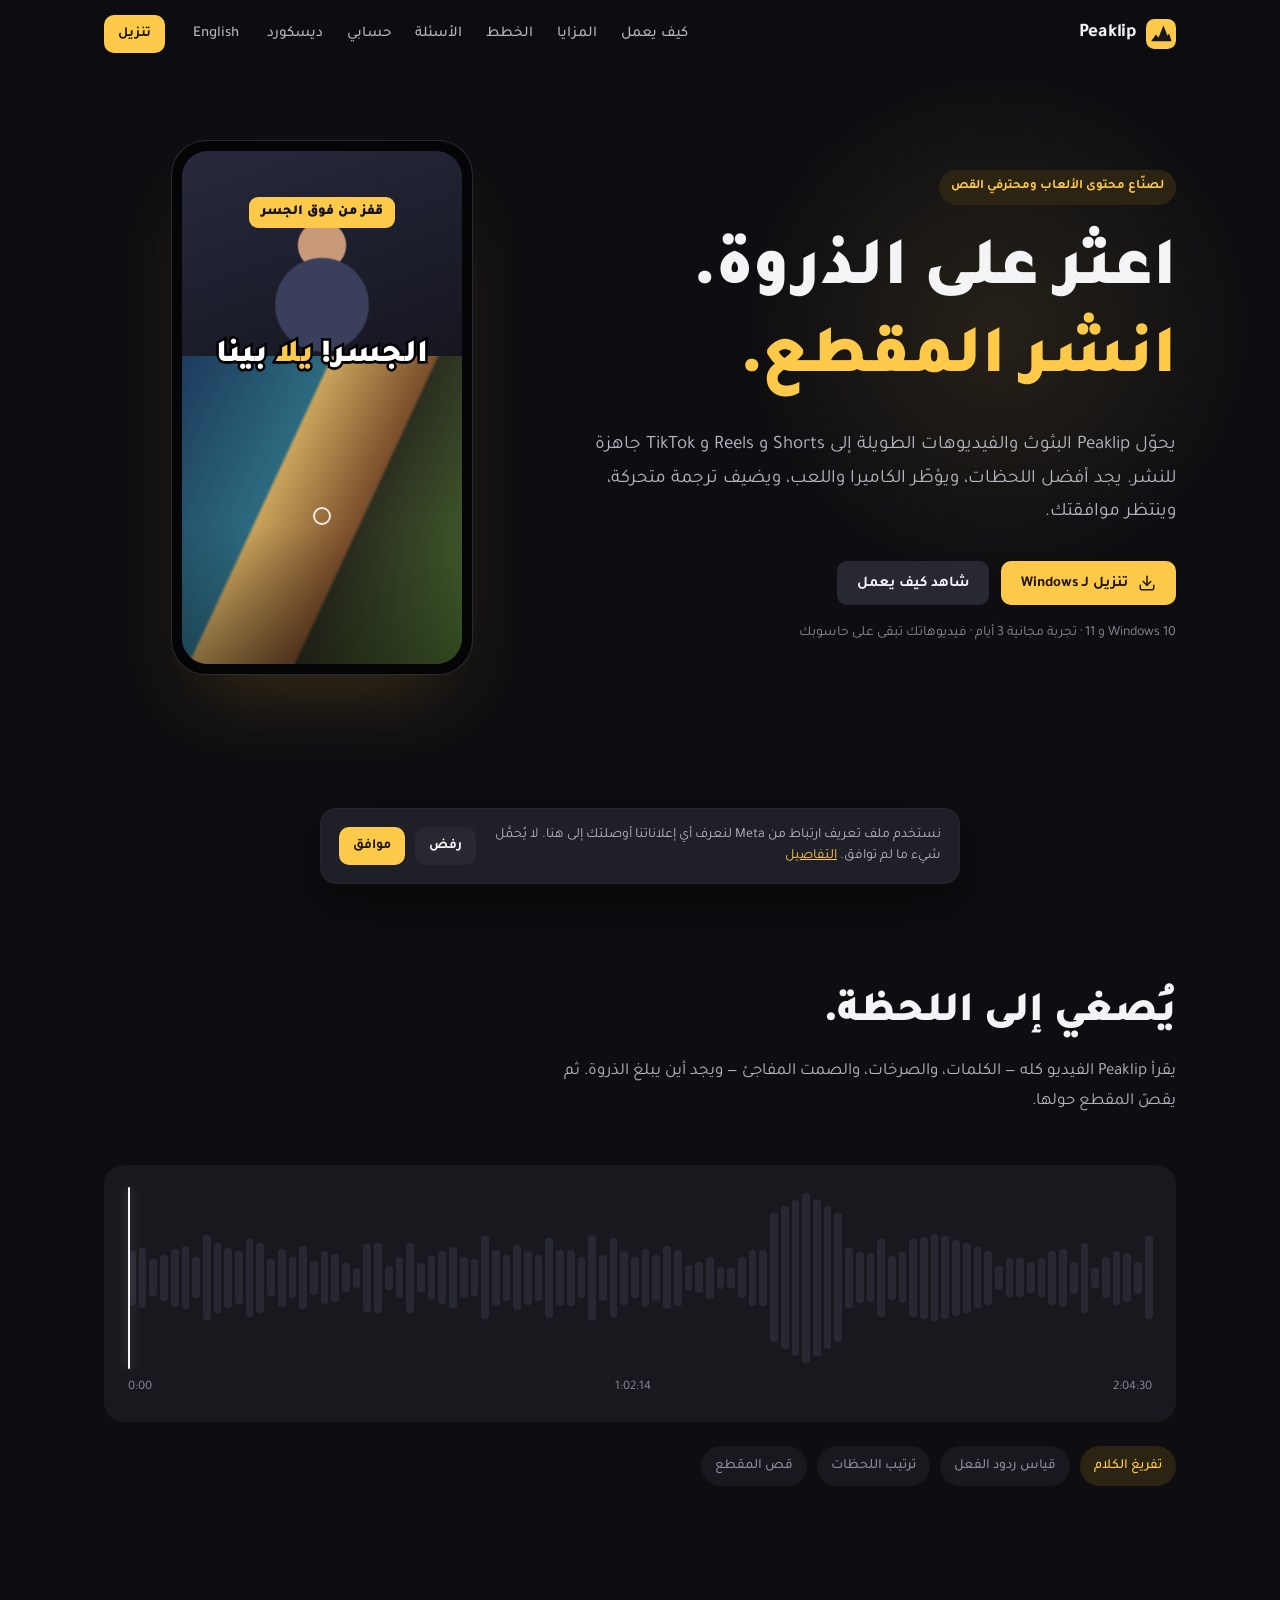
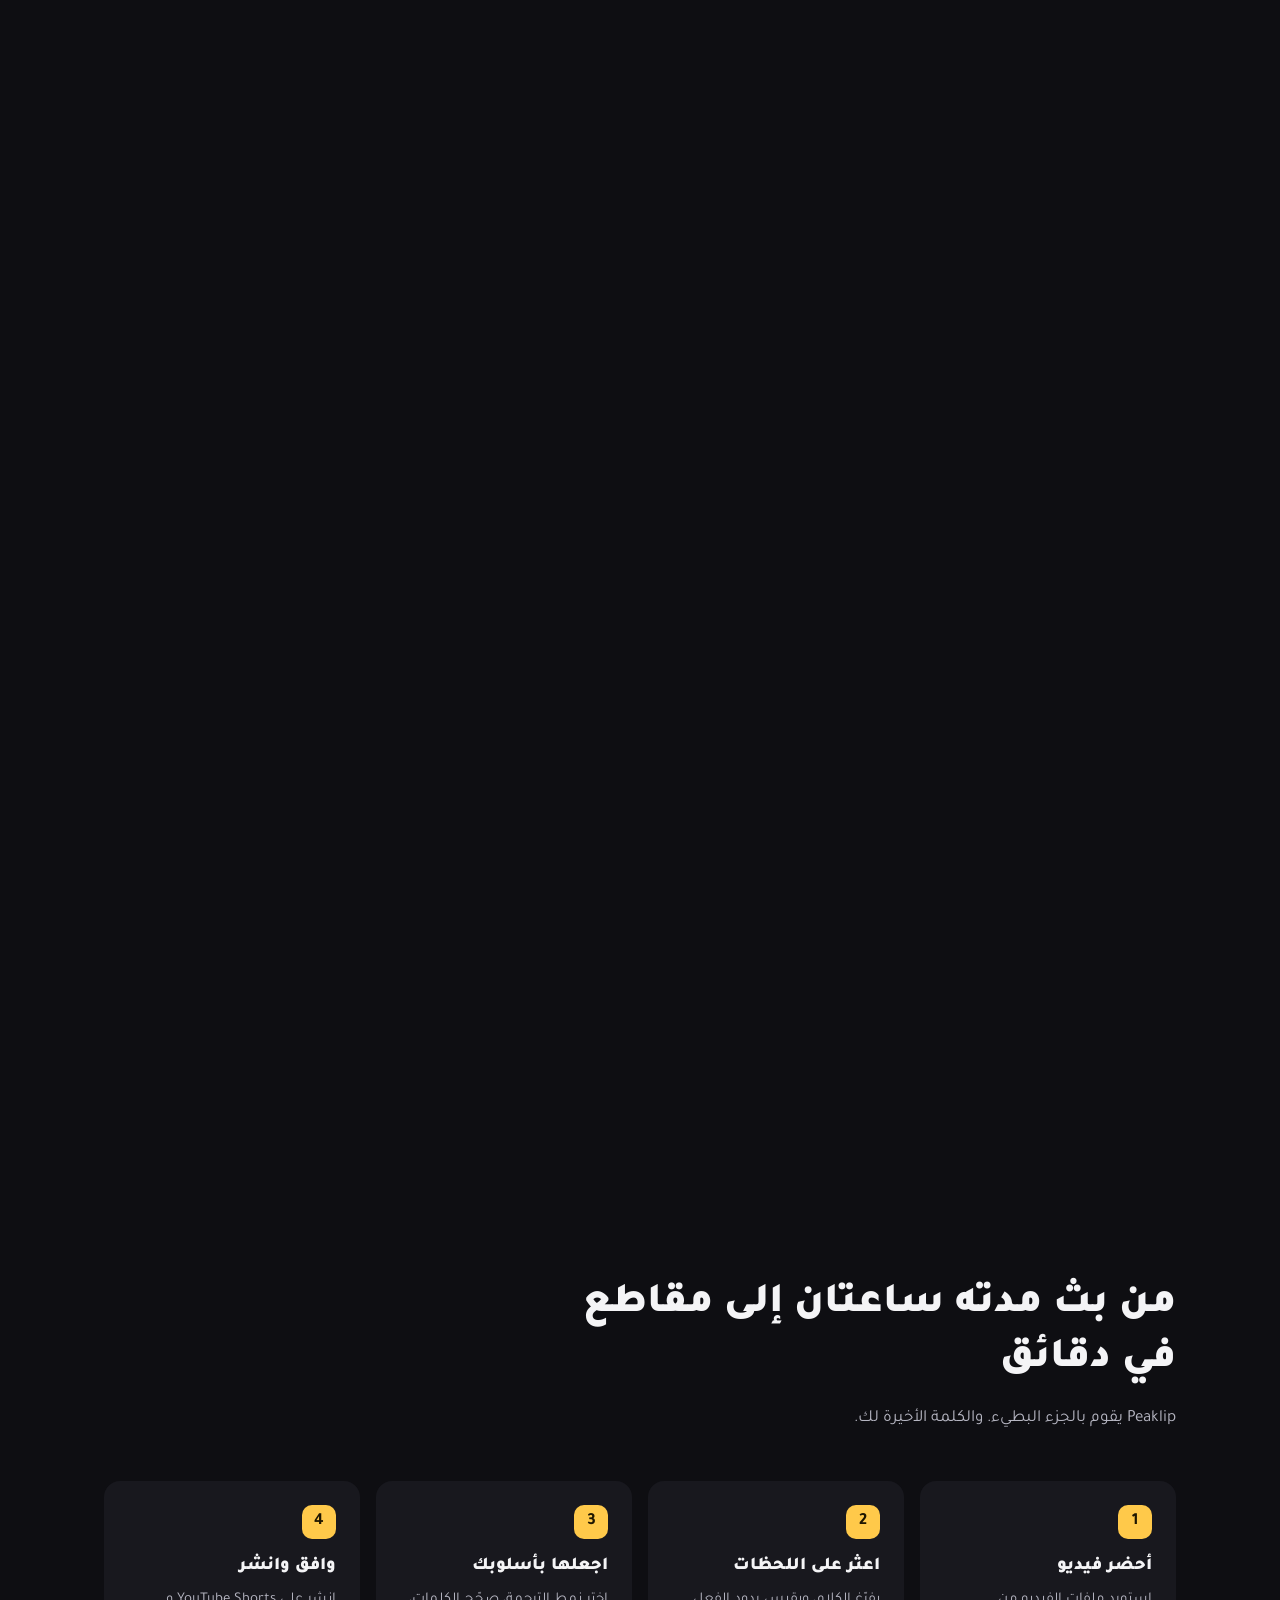
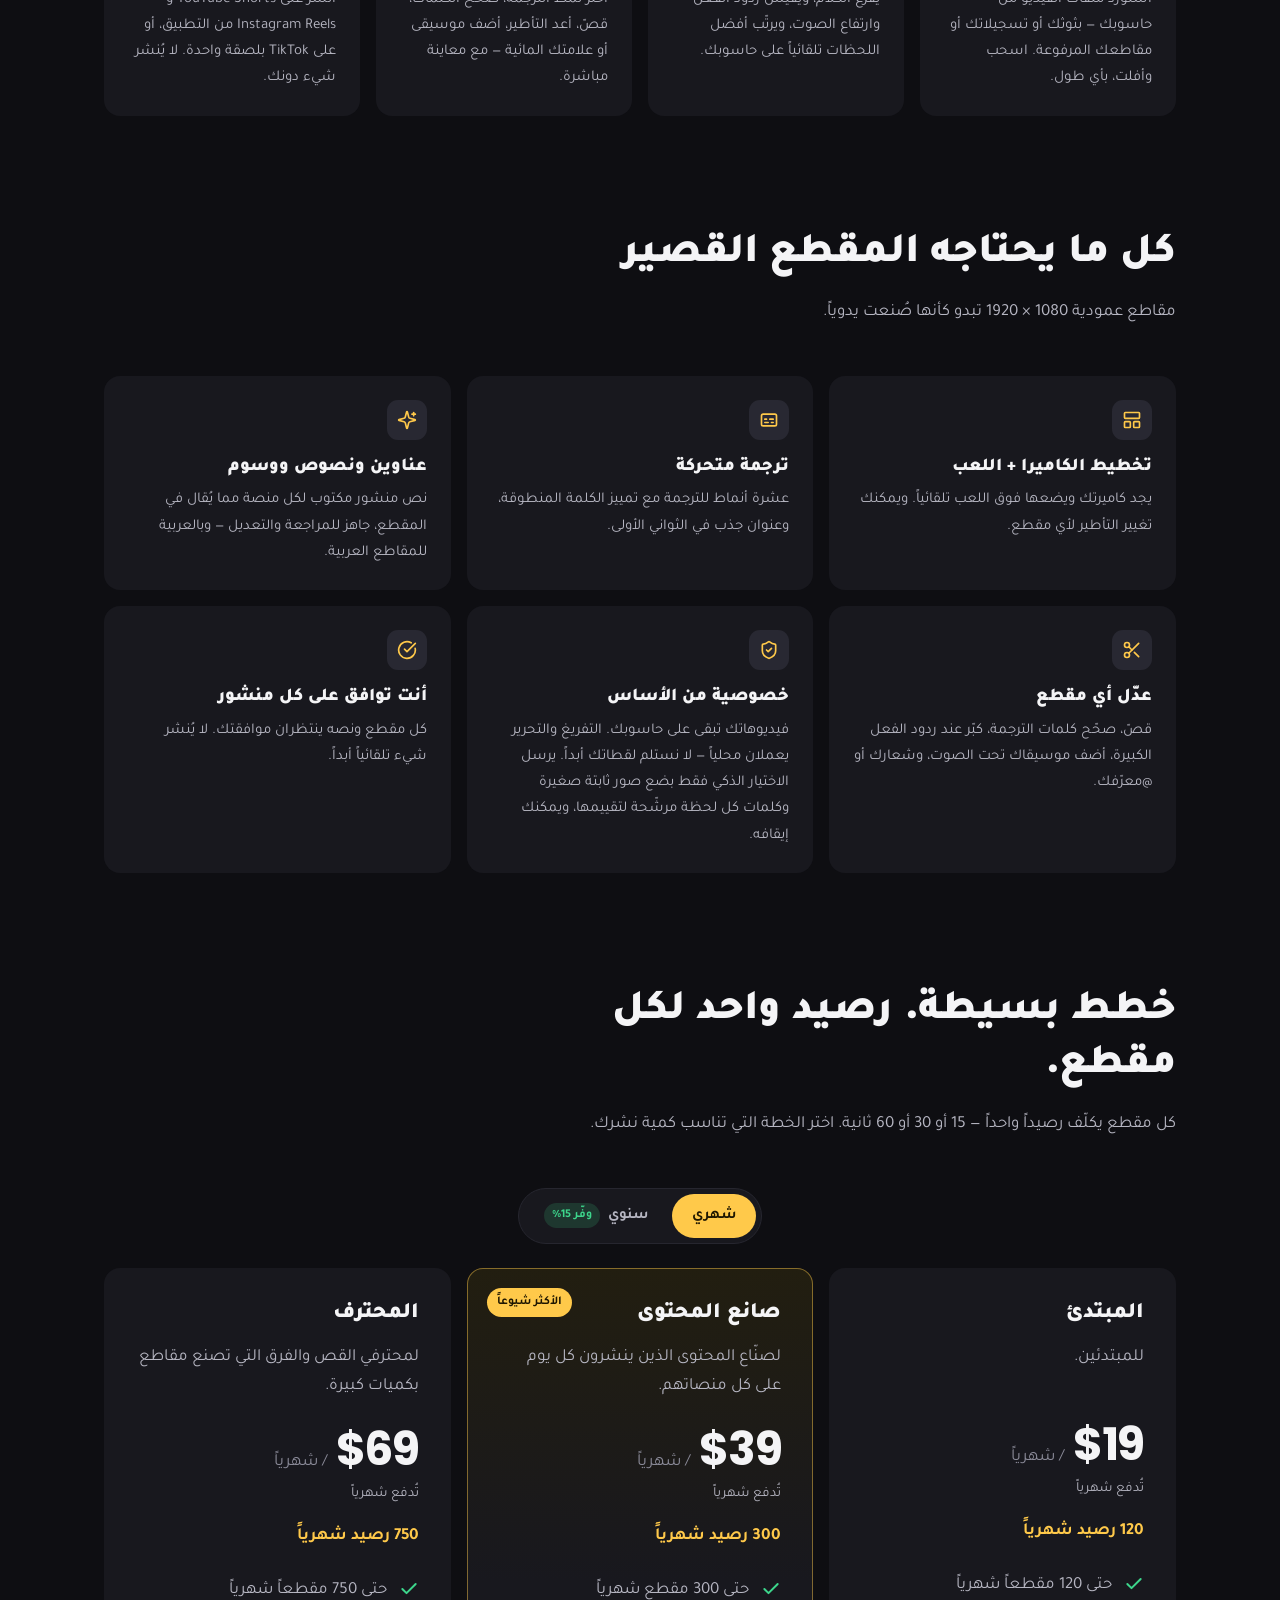
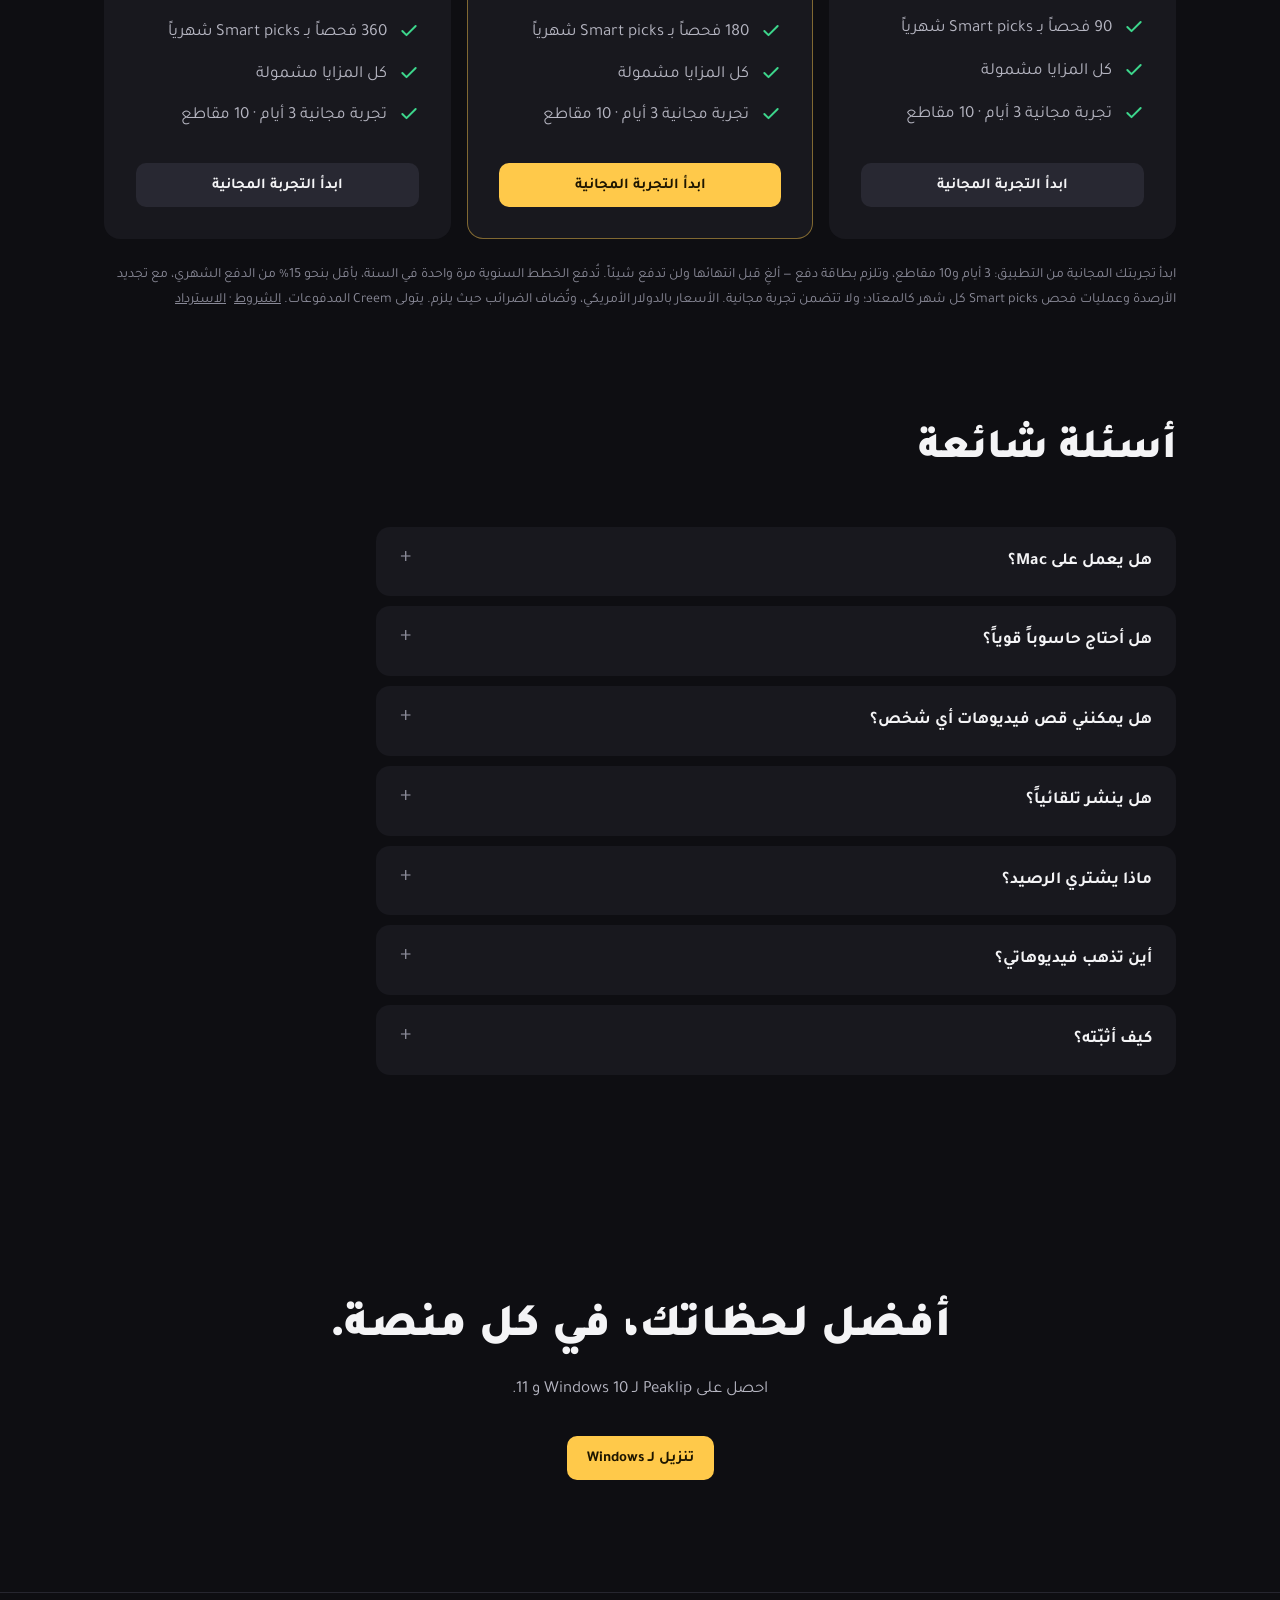
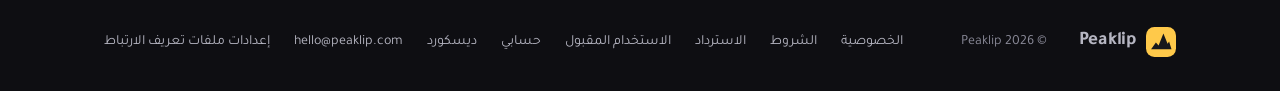
==== commit 9823810b: "Phones get 'Email me the link' instead of the .exe; free trial in the hero line Instagram ad visitor" ====
--- a/ar/index.html
+++ b/ar/index.html
@@ -13,7 +13,8 @@
   <meta property="og:description" content="اعثر على الذروة. انشر المقطع. فيديوهات طويلة تدخل، و Shorts و Reels و TikTok جاهزة تخرج.">
   <meta property="og:url" content="https://peaklip.com/ar/">
   <link rel="preload" href="../assets/fonts/Poppins-Bold.woff2" as="font" type="font/woff2" crossorigin>
-  <link rel="stylesheet" href="../assets/style.css?v=8">
+  <link rel="stylesheet" href="../assets/style.css?v=10">
+  <script>/Android|iPhone|iPad|iPod|Mobile/i.test(navigator.userAgent)||(navigator.maxTouchPoints>1&&/Macintosh/.test(navigator.userAgent))?document.documentElement.classList.add("is-phone"):0</script>
   <link rel="alternate" hreflang="en" href="https://peaklip.com/">
   <link rel="alternate" hreflang="ar" href="https://peaklip.com/ar/">
 </head>
@@ -44,6 +45,14 @@
         <span class="eyebrow">لصنّاع محتوى الألعاب ومحترفي القص</span>
         <h1><span class="rise" style="animation-delay:40ms">اعثر</span> <span class="rise" style="animation-delay:110ms">على</span> <span class="rise" style="animation-delay:180ms">الذروة.</span><br><span class="hl"><span class="rise" style="animation-delay:300ms">انشر</span> <span class="rise" style="animation-delay:370ms">المقطع.</span></span></h1>
         <p class="lead">يحوّل Peaklip البثوث والفيديوهات الطويلة إلى Shorts و Reels و TikTok جاهزة للنشر. يجد أفضل اللحظات، ويؤطّر الكاميرا واللعب، ويضيف ترجمة متحركة، وينتظر موافقتك.</p>
+        <form class="send-link" id="send-link" novalidate>
+          <p class="send-link-note">يعمل Peaklip على Windows 10 و 11. احصل على رابط التنزيل بالبريد وثبّته على حاسوبك.</p>
+          <div class="send-link-row">
+            <input type="email" name="email" required autocomplete="email" inputmode="email" placeholder="بريدك الإلكتروني" aria-label="بريدك الإلكتروني">
+            <button class="btn btn-primary" type="submit">أرسل لي الرابط</button>
+          </div>
+          <p class="send-link-msg" role="status" aria-live="polite"></p>
+        </form>
         <div class="cta-row" id="download">
           <a class="btn btn-primary" href="https://github.com/AvDexter/peaklip-site/releases/latest/download/PeaklipSetup.exe">
             <svg viewBox="0 0 24 24" fill="none" stroke="currentColor" stroke-width="2" stroke-linecap="round" stroke-linejoin="round" aria-hidden="true"><path d="M21 15v4a2 2 0 0 1-2 2H5a2 2 0 0 1-2-2v-4"/><polyline points="7 10 12 15 17 10"/><line x1="12" x2="12" y1="15" y2="3"/></svg>
@@ -51,7 +60,7 @@
           </a>
           <a class="btn btn-quiet" href="#how">شاهد كيف يعمل</a>
         </div>
-        <p class="fineprint">Windows 10 و 11 · فيديوهاتك تبقى على حاسوبك</p>
+        <p class="fineprint">Windows 10 و 11 · تجربة مجانية 3 أيام · فيديوهاتك تبقى على حاسوبك</p>
       </div>
       <div class="phone-wrap" aria-hidden="true">
         <div class="phone">
@@ -242,5 +251,7 @@
 </footer>
 
 <script src="../assets/site.js?v=6" defer></script>
+<script src="../assets/consent.js?v=2" defer></script>
+<script src="../assets/sendlink.js?v=1" defer></script>
 </body>
 </html>
--- a/assets/style.css
+++ b/assets/style.css
@@ -327,3 +327,24 @@
 @keyframes price-in { from { opacity: 0; transform: translateY(6px); } to { opacity: 1; transform: none; } }
 @media (prefers-reduced-motion: reduce) { .plans.switching .price .amt, .plans.switching .price-sub { animation: none; } }
 @media (max-width: 480px) { .bill-opt { padding: 8px 14px; font-size: 14px; } }
+/* Cookie banner (assets/consent.js; shown only when ad measurement is switched on) */
+.cookie-bar { position: fixed; left: 16px; right: 16px; bottom: 16px; z-index: 60; max-width: 640px; margin: 0 auto;
+  display: flex; align-items: center; gap: 16px; flex-wrap: wrap; padding: 16px 18px; border-radius: var(--radius);
+  background: var(--surface-2); border: 1px solid var(--border); box-shadow: 0 18px 50px rgba(0, 0, 0, .45); }
+.cookie-bar p { flex: 1 1 280px; margin: 0; font-size: 14px; line-height: 1.5; color: var(--text-2); }
+.cookie-bar a { color: var(--accent); }
+.cookie-actions { display: flex; gap: 10px; }
+
+/* Phones and tablets: Peaklip is a Windows app, so the hero offers the link by email instead of the installer */
+.send-link { display: none; }
+.is-phone .cta-row a[href*="PeaklipSetup.exe"] { display: none; }
+.is-phone .send-link { display: block; margin: var(--space-3) 0 4px; max-width: 460px; }
+.send-link-note { margin: 0 0 12px; color: var(--text-2); font-size: 15px; line-height: 1.5; }
+.send-link-row { display: flex; flex-wrap: wrap; gap: 10px; }
+.send-link-row input { flex: 1 1 200px; min-height: 44px; padding: 0 14px; border-radius: 12px; border: 1px solid var(--border);
+  background: var(--surface-2, #1A1A20); color: var(--text); font: inherit; font-size: 16px; }
+.send-link-row input:focus { outline: 2px solid var(--accent); outline-offset: 1px; }
+.send-link-row .btn { flex: 1 1 auto; }
+.send-link-msg { margin: 10px 0 0; min-height: 1.4em; font-size: 14px; color: var(--text-2); }
+.send-link-msg.ok { color: var(--accent); }
+.send-link-msg.err { color: #FF8A80; }
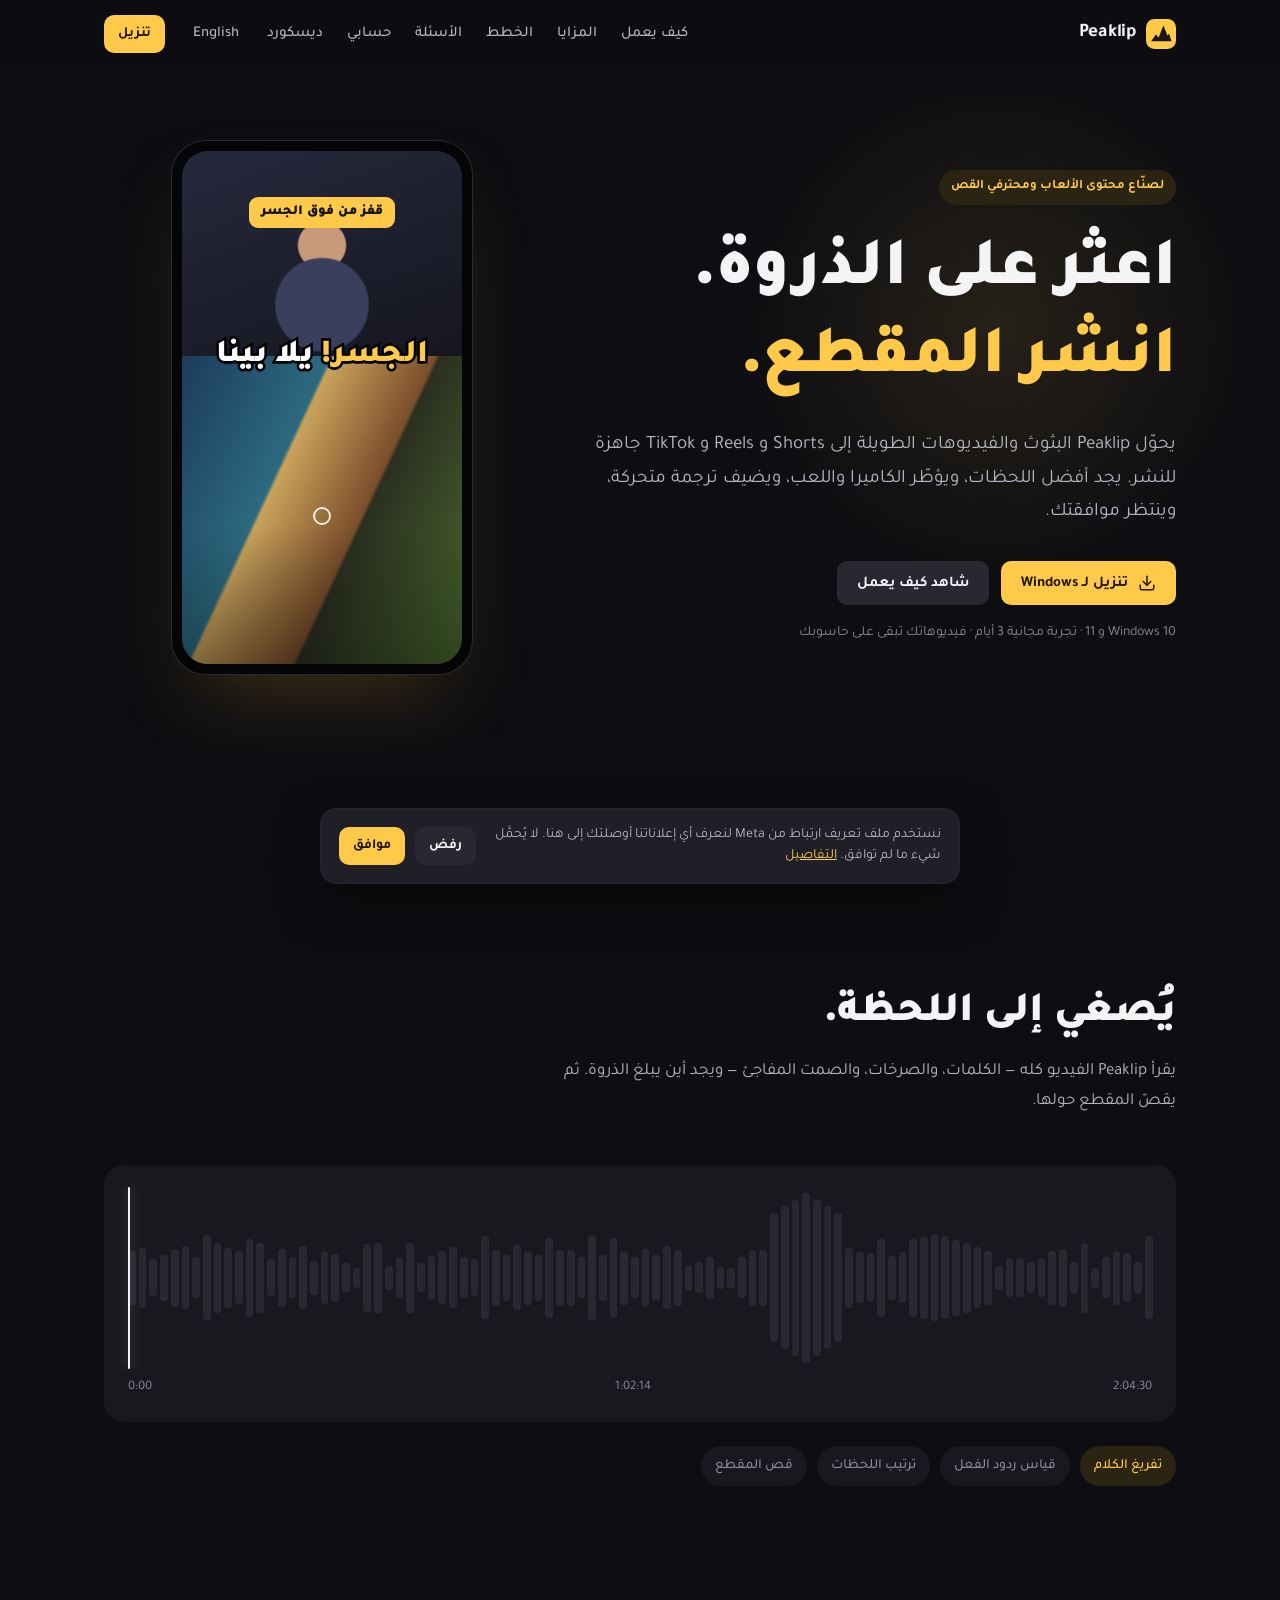
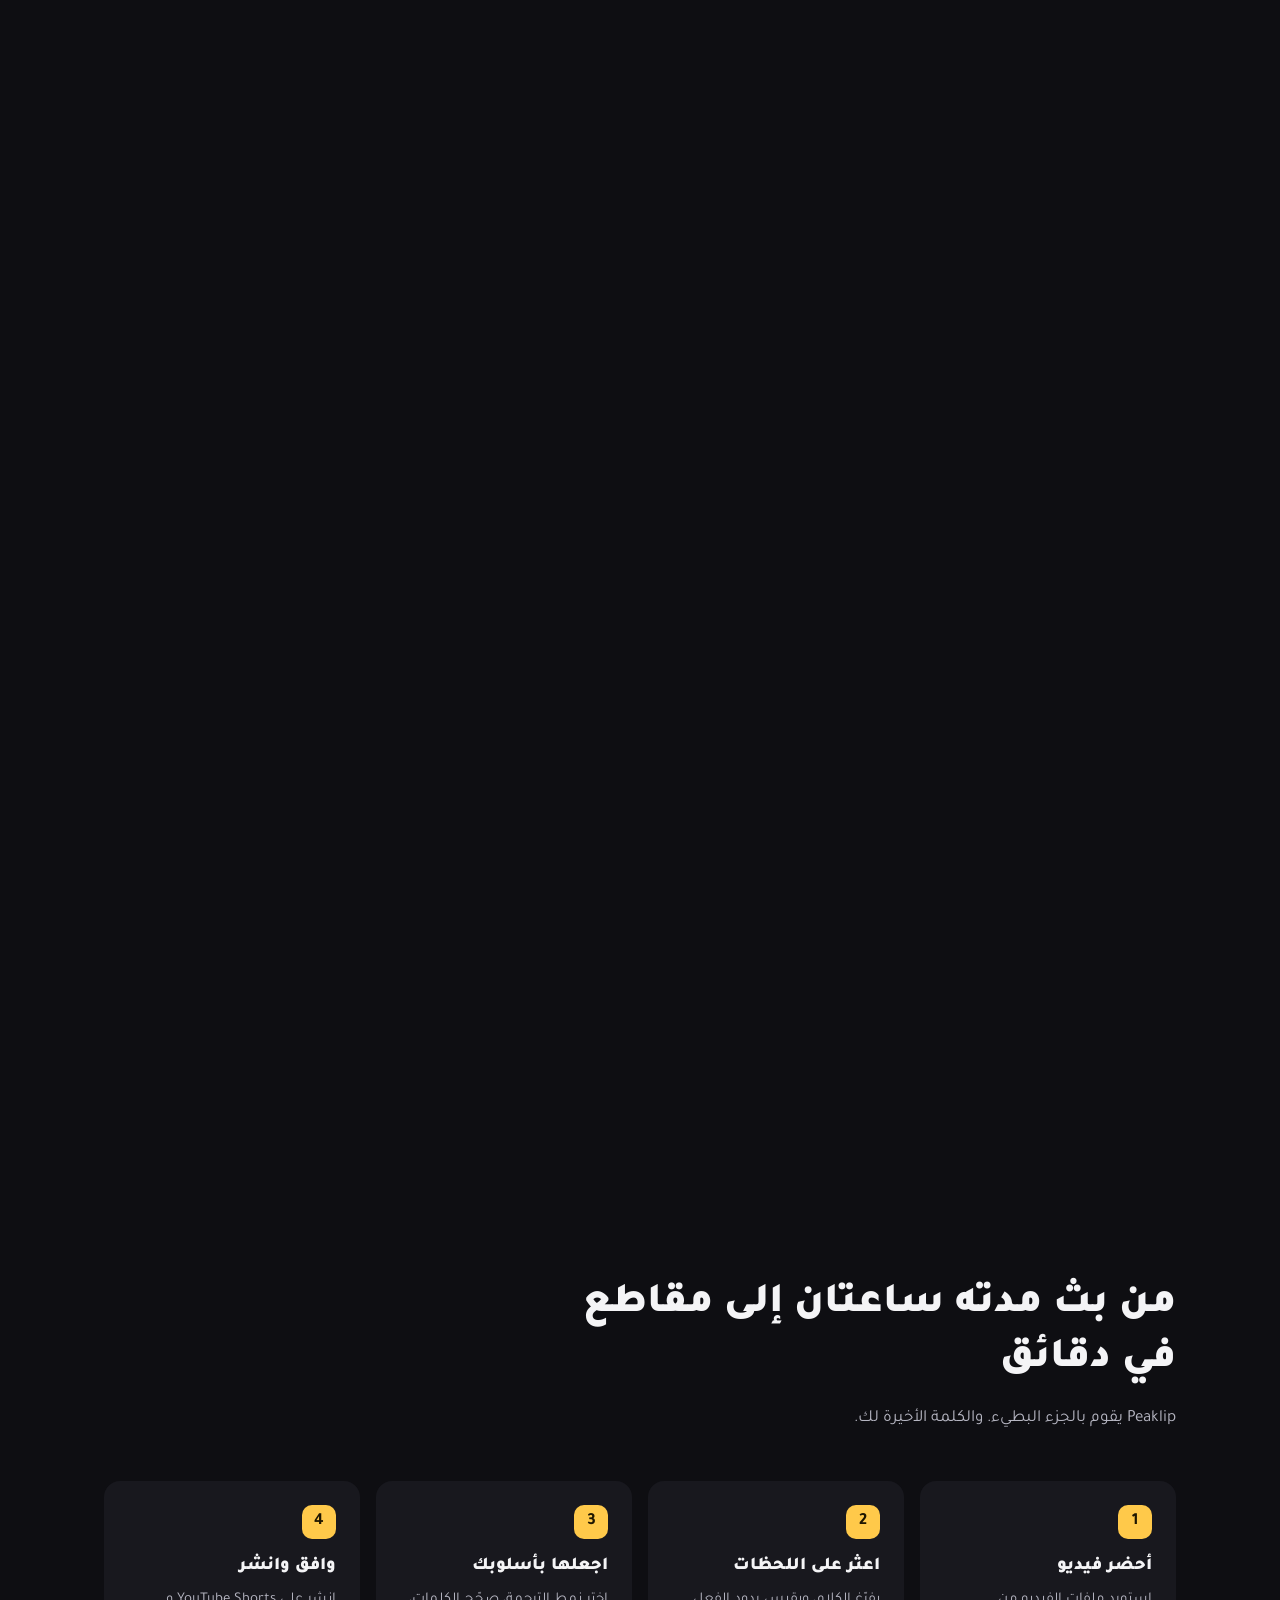
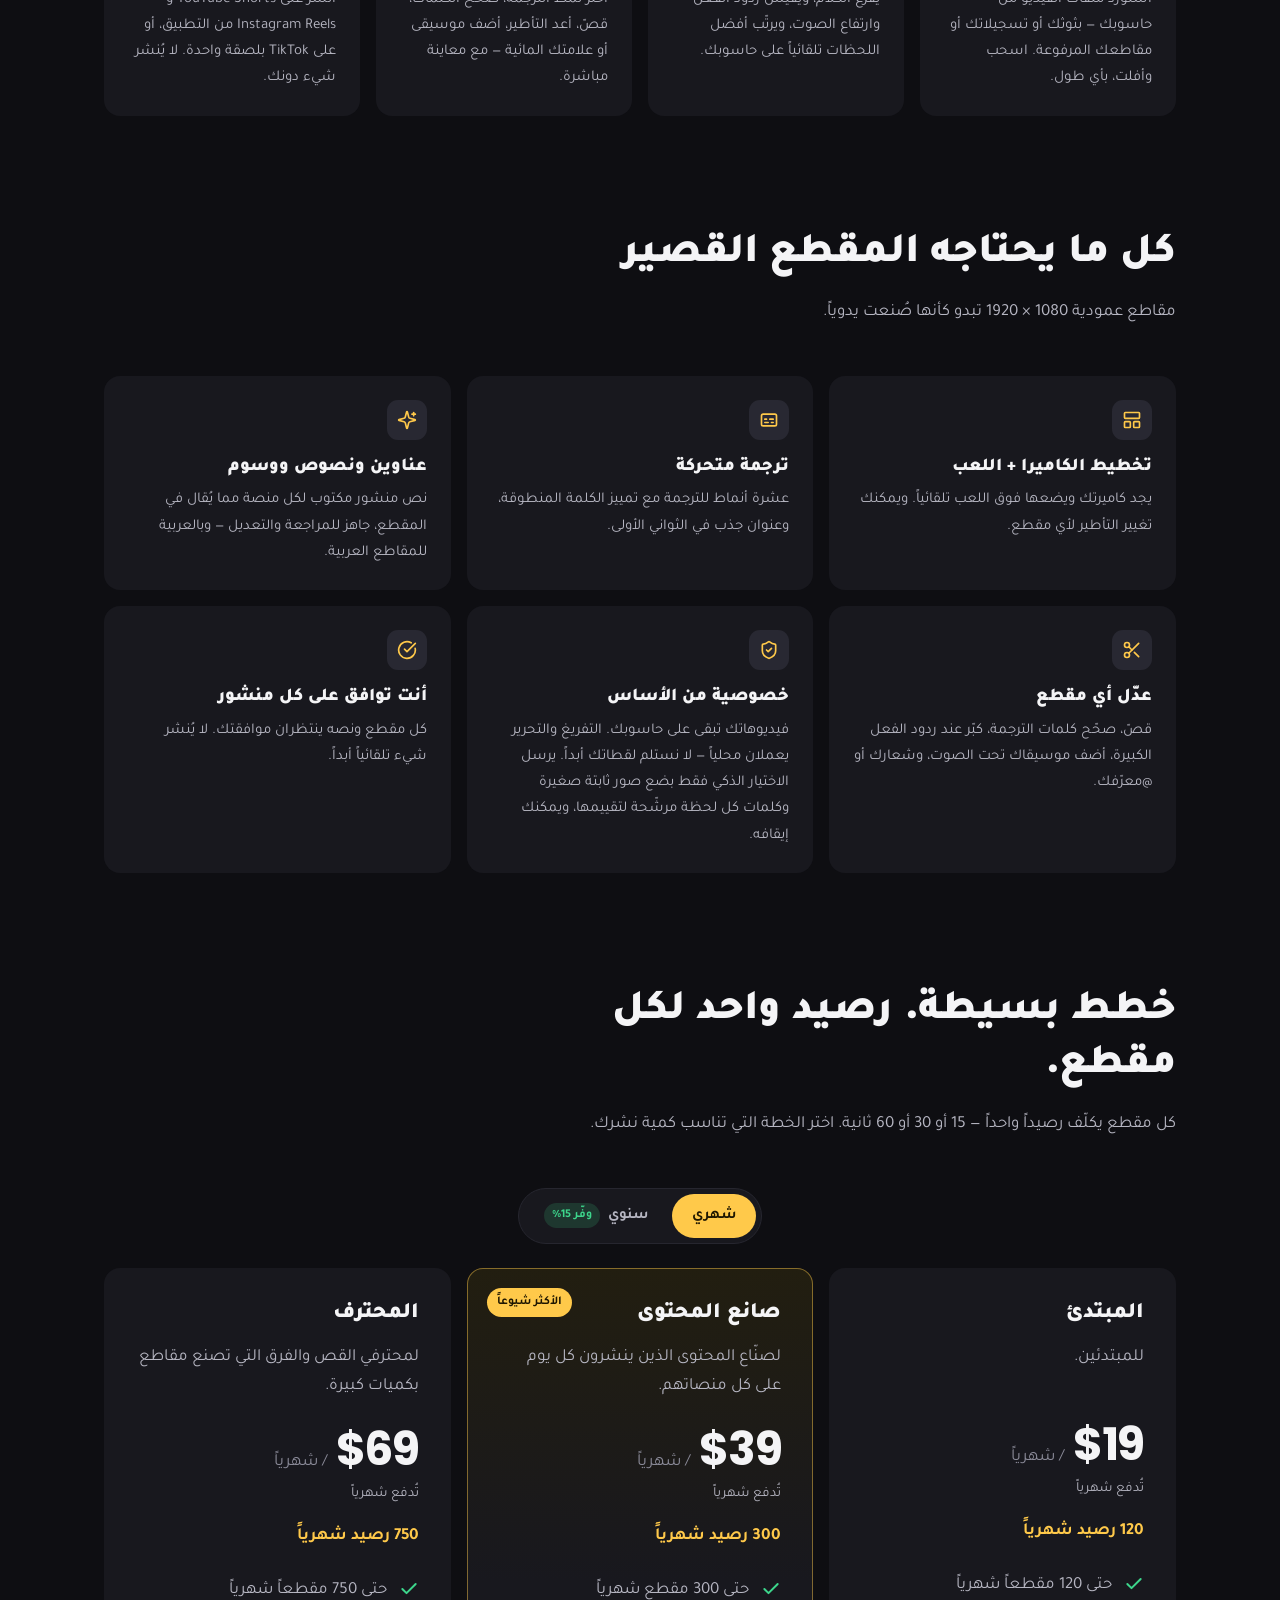
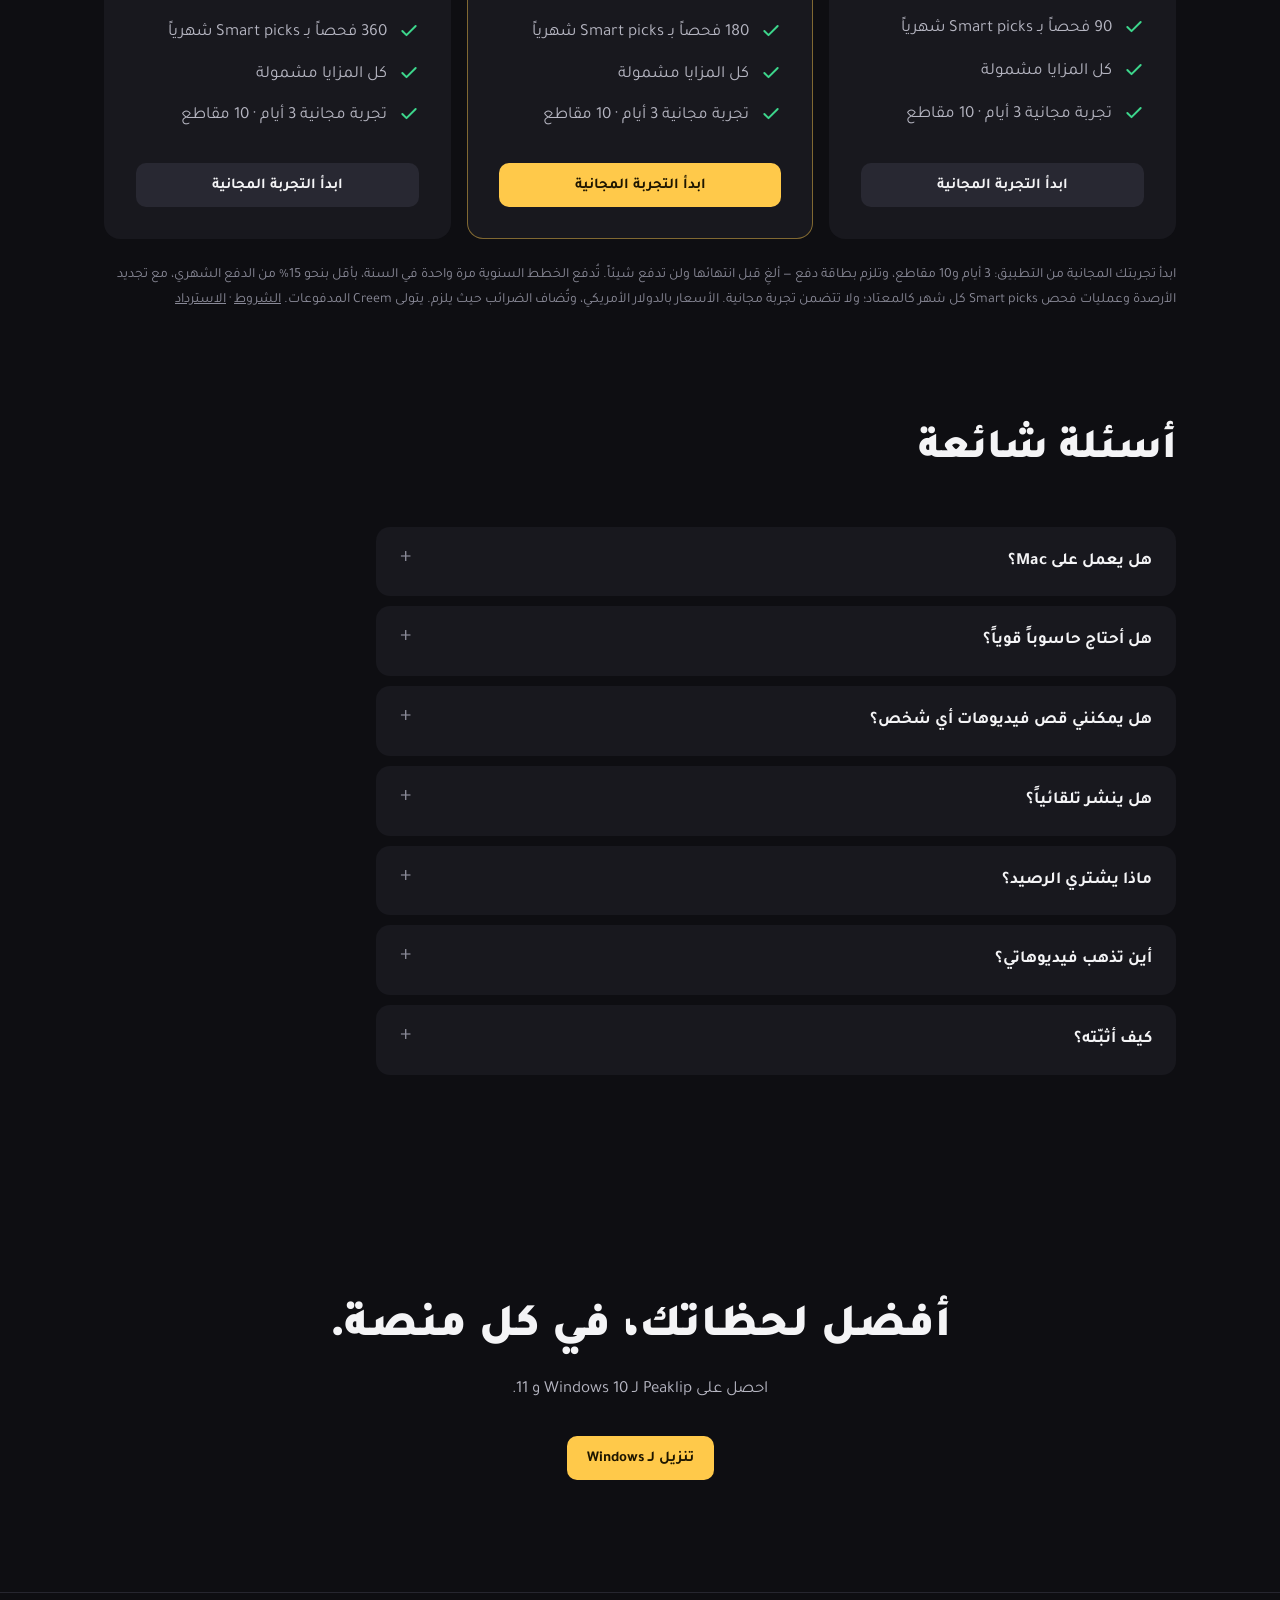
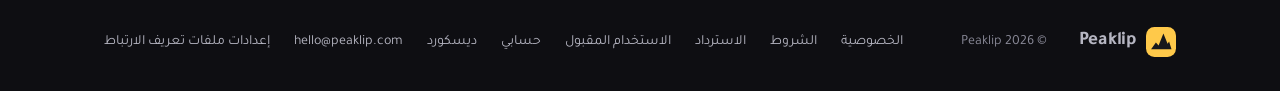
==== commit 33c43fc3: "New Discord invite (the old one expired); add discord.html for the app The app opens peaklip.com/dis" ====
--- a/ar/index.html
+++ b/ar/index.html
@@ -30,7 +30,7 @@
       <a href="#credits">الخطط</a>
       <a href="#faq">الأسئلة</a>
       <a href="account.html">حسابي</a>
-      <a href="https://discord.gg/PnNMcYfnwa" rel="noopener">ديسكورد</a>
+      <a href="https://discord.gg/Rjr3MgVNMT" rel="noopener">ديسكورد</a>
     </nav>
     <a class="lang" href="../" hreflang="en" lang="en">English</a>
     <a class="btn btn-primary btn-sm" href="https://github.com/AvDexter/peaklip-site/releases/latest/download/PeaklipSetup.exe">تنزيل</a>
@@ -244,7 +244,7 @@
       <a href="privacy.html">الخصوصية</a>
       <a href="terms.html">الشروط</a>
       <a href="refunds.html">الاسترداد</a>
-      <a href="acceptable-use.html">الاستخدام المقبول</a><a href="account.html">حسابي</a><a href="https://discord.gg/PnNMcYfnwa" rel="noopener">ديسكورد</a>
+      <a href="acceptable-use.html">الاستخدام المقبول</a><a href="account.html">حسابي</a><a href="https://discord.gg/Rjr3MgVNMT" rel="noopener">ديسكورد</a>
       <a href="mailto:hello@peaklip.com">hello@peaklip.com</a>
     </nav>
   </div>
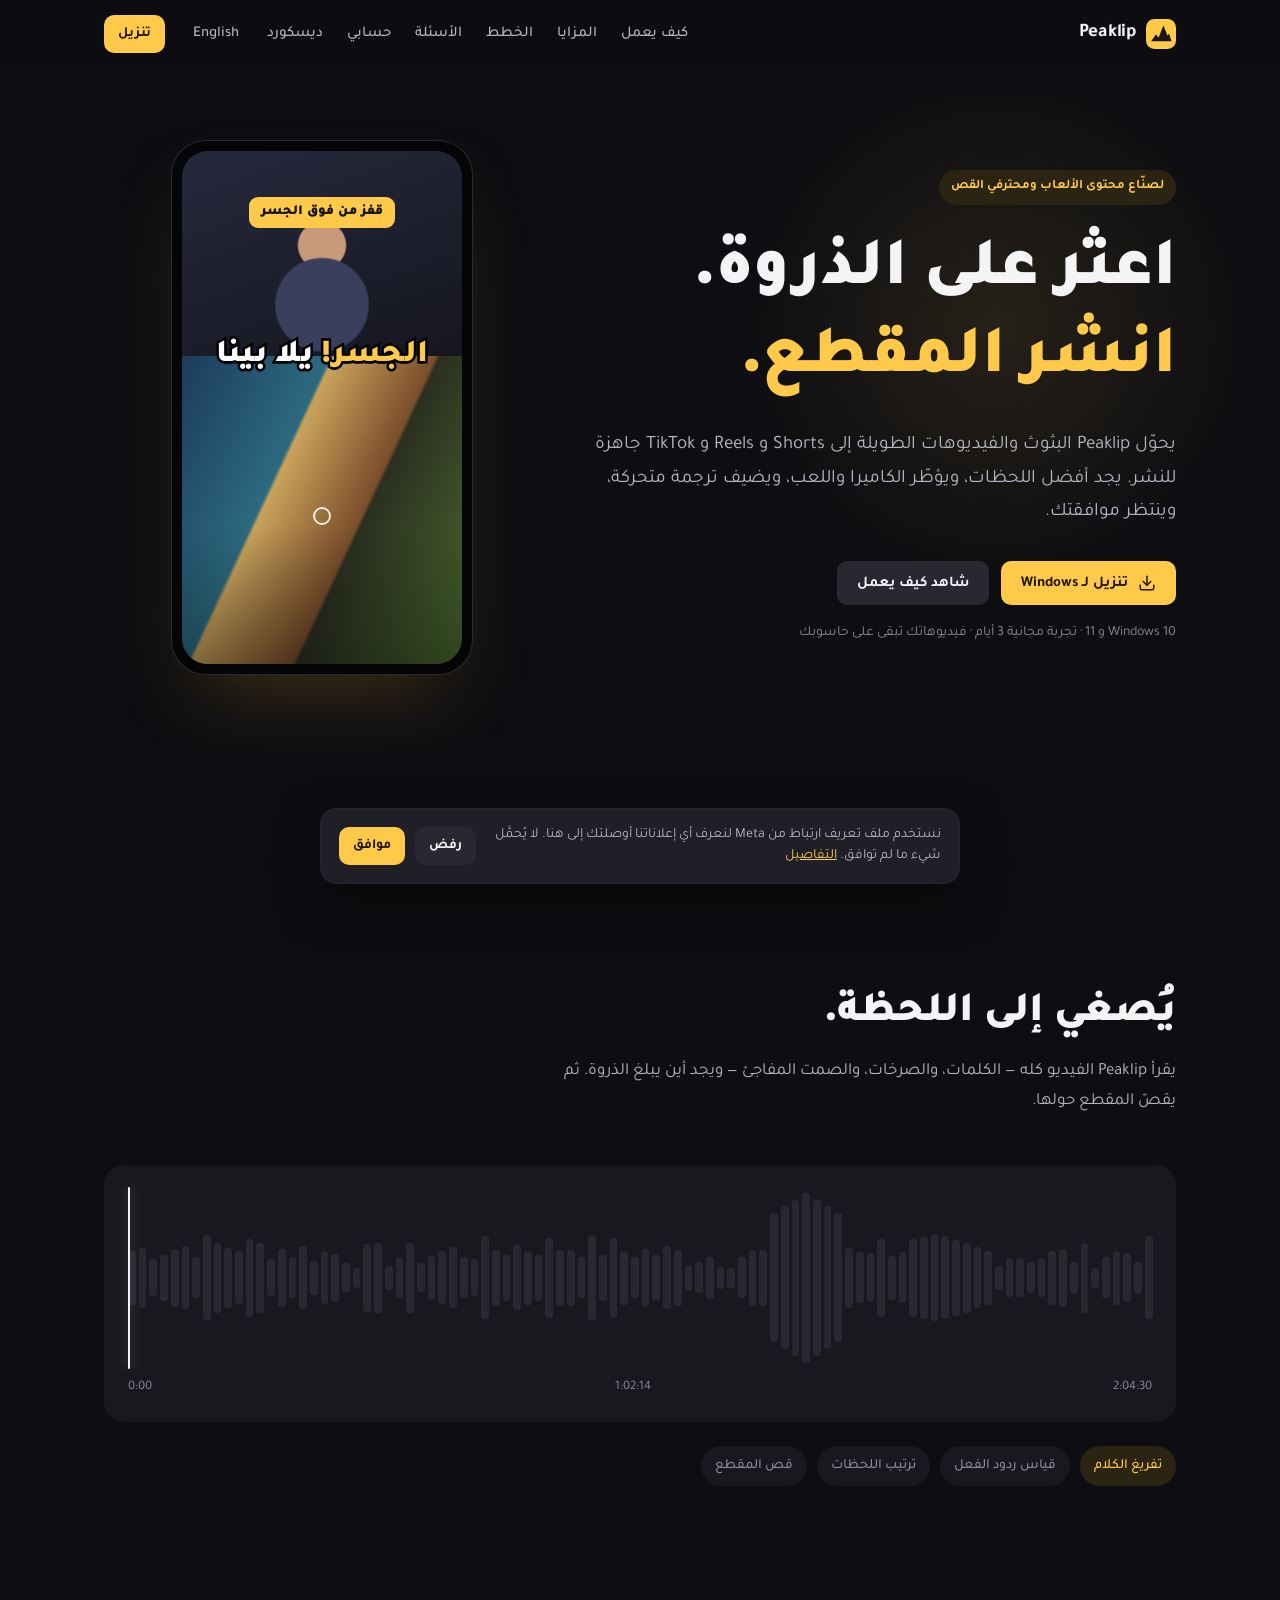
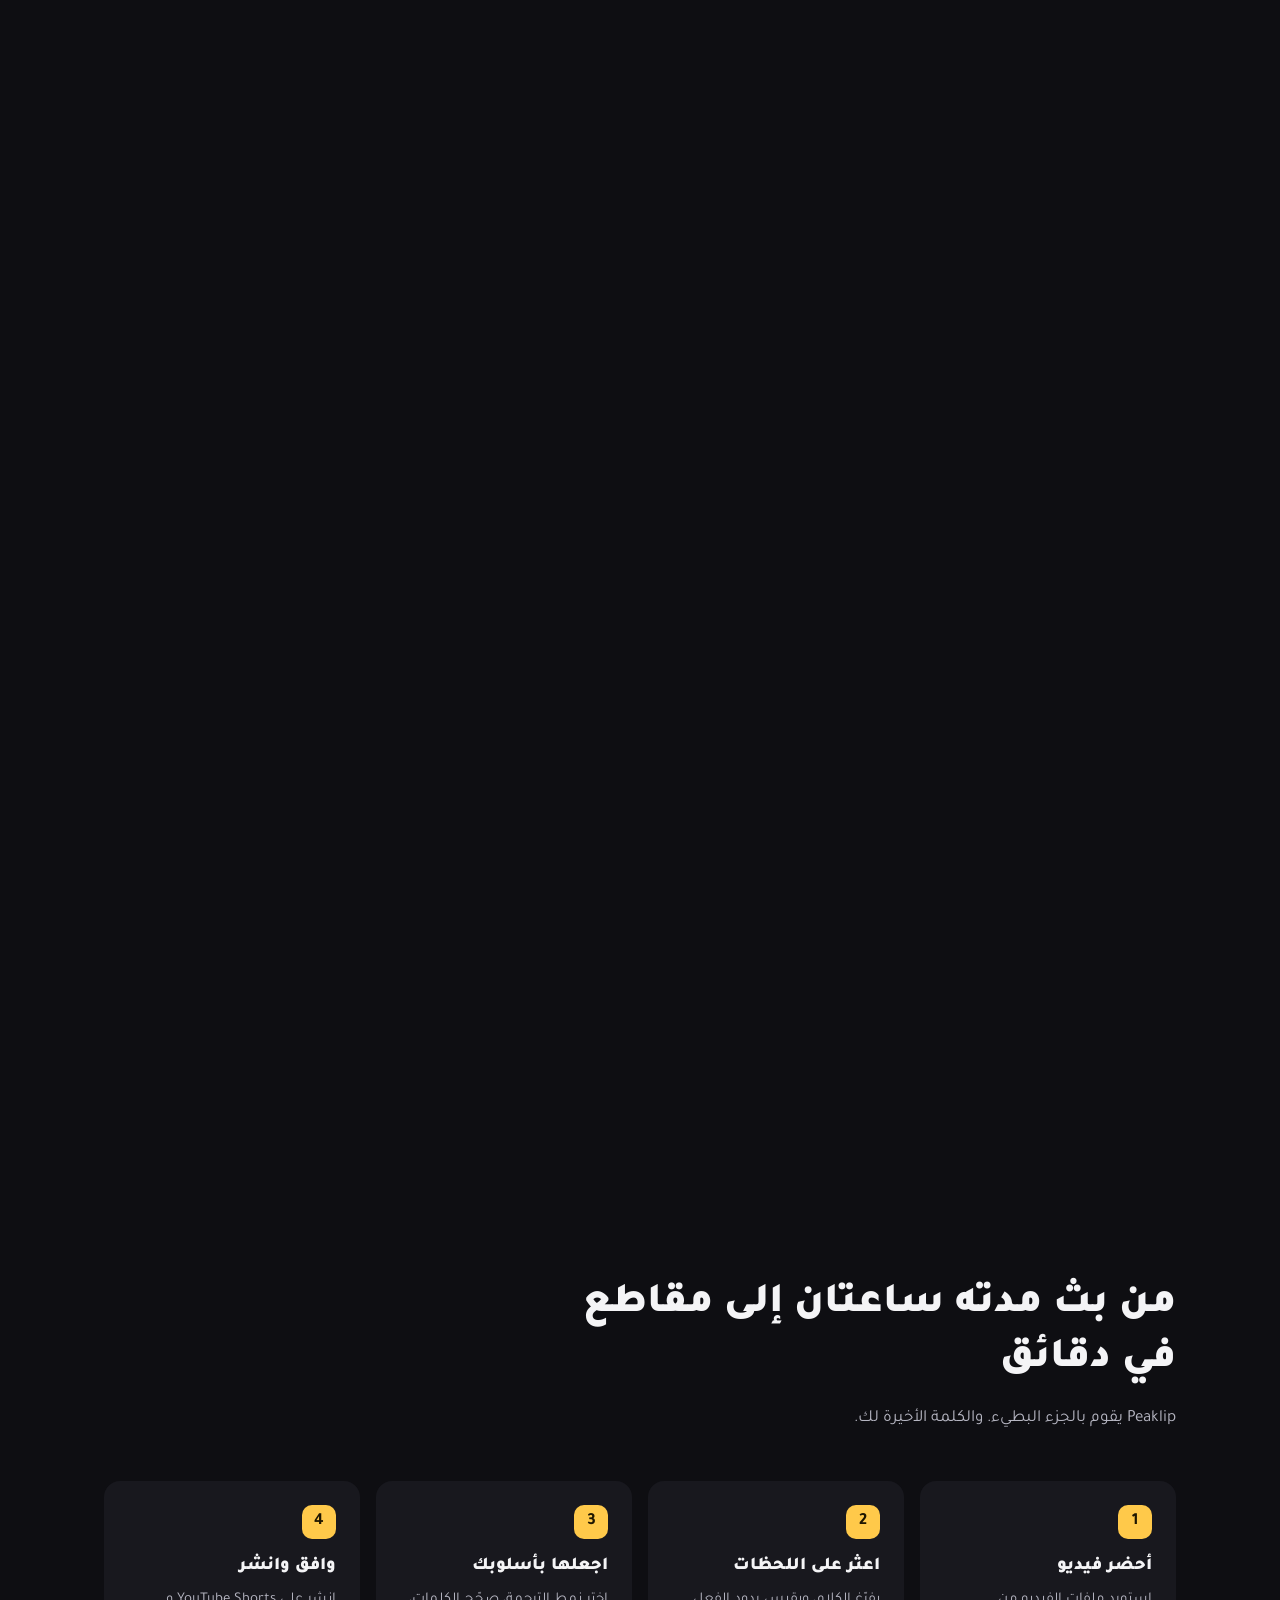
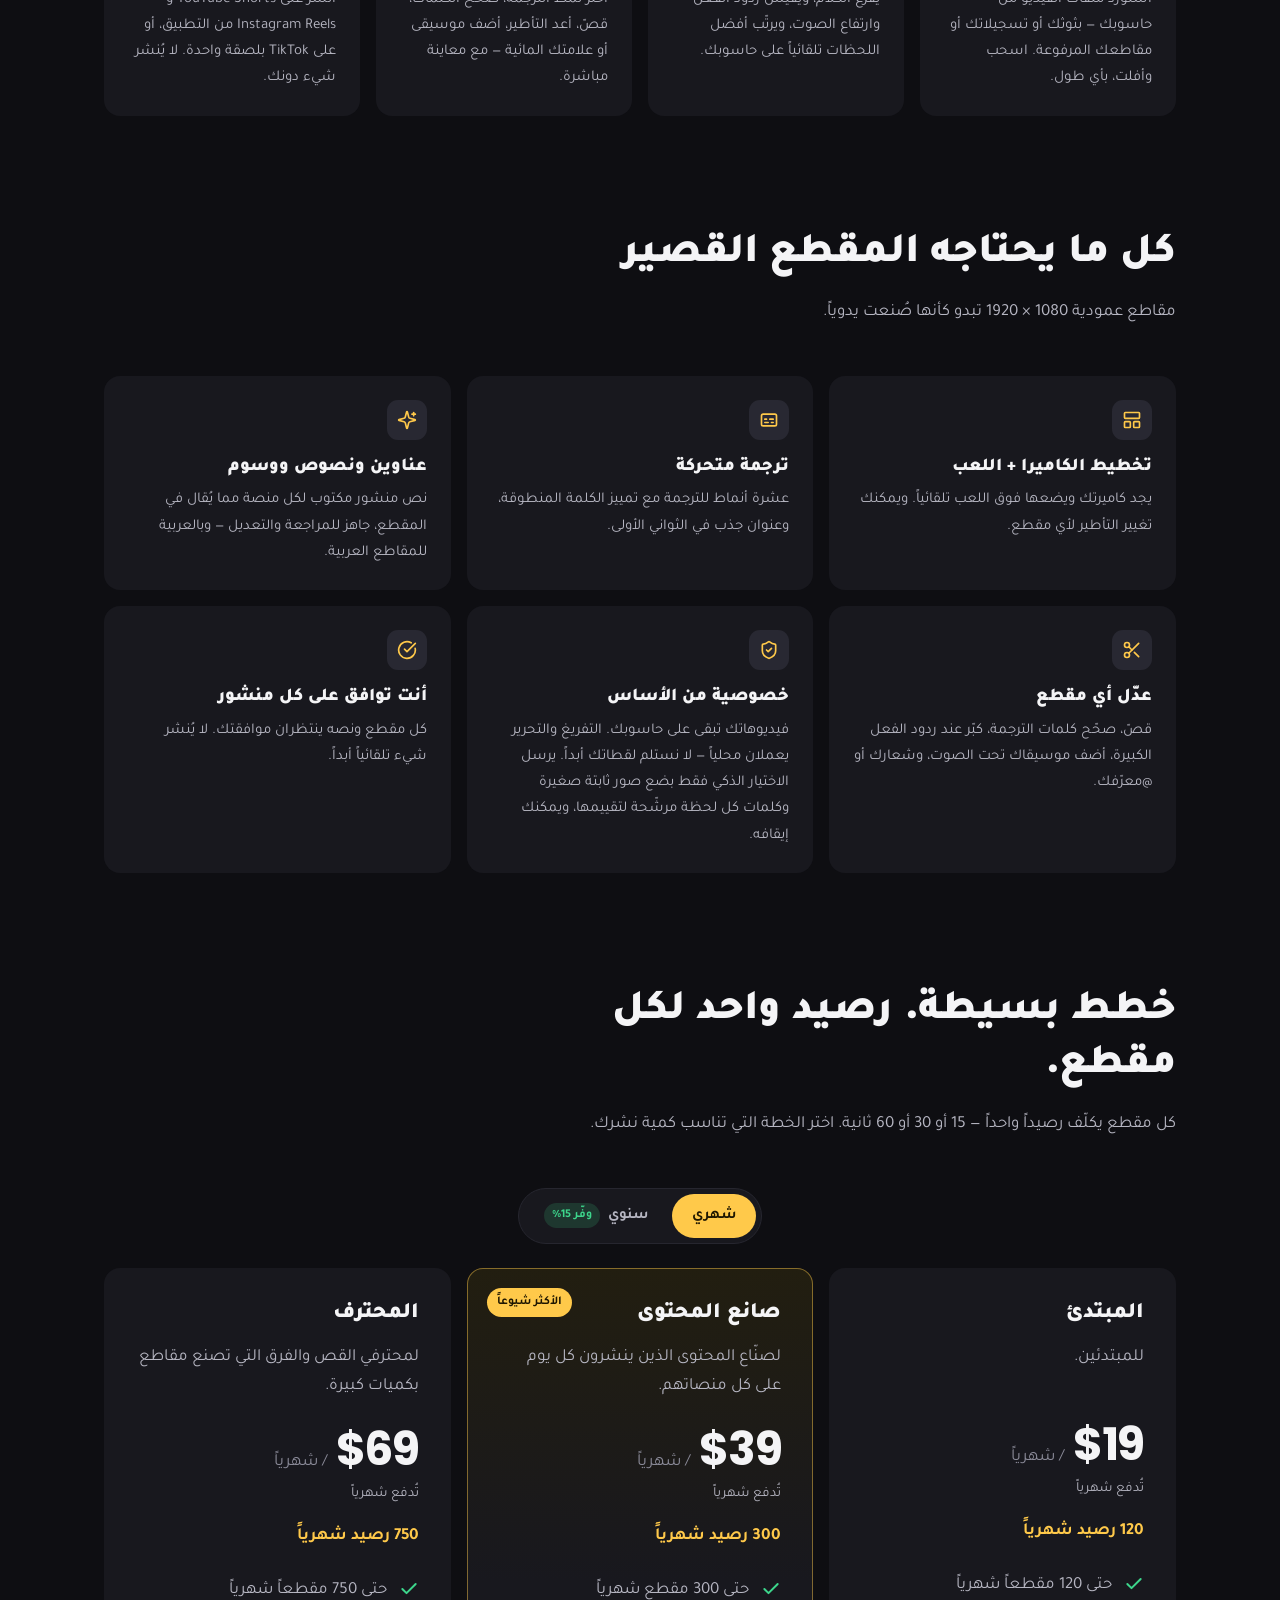
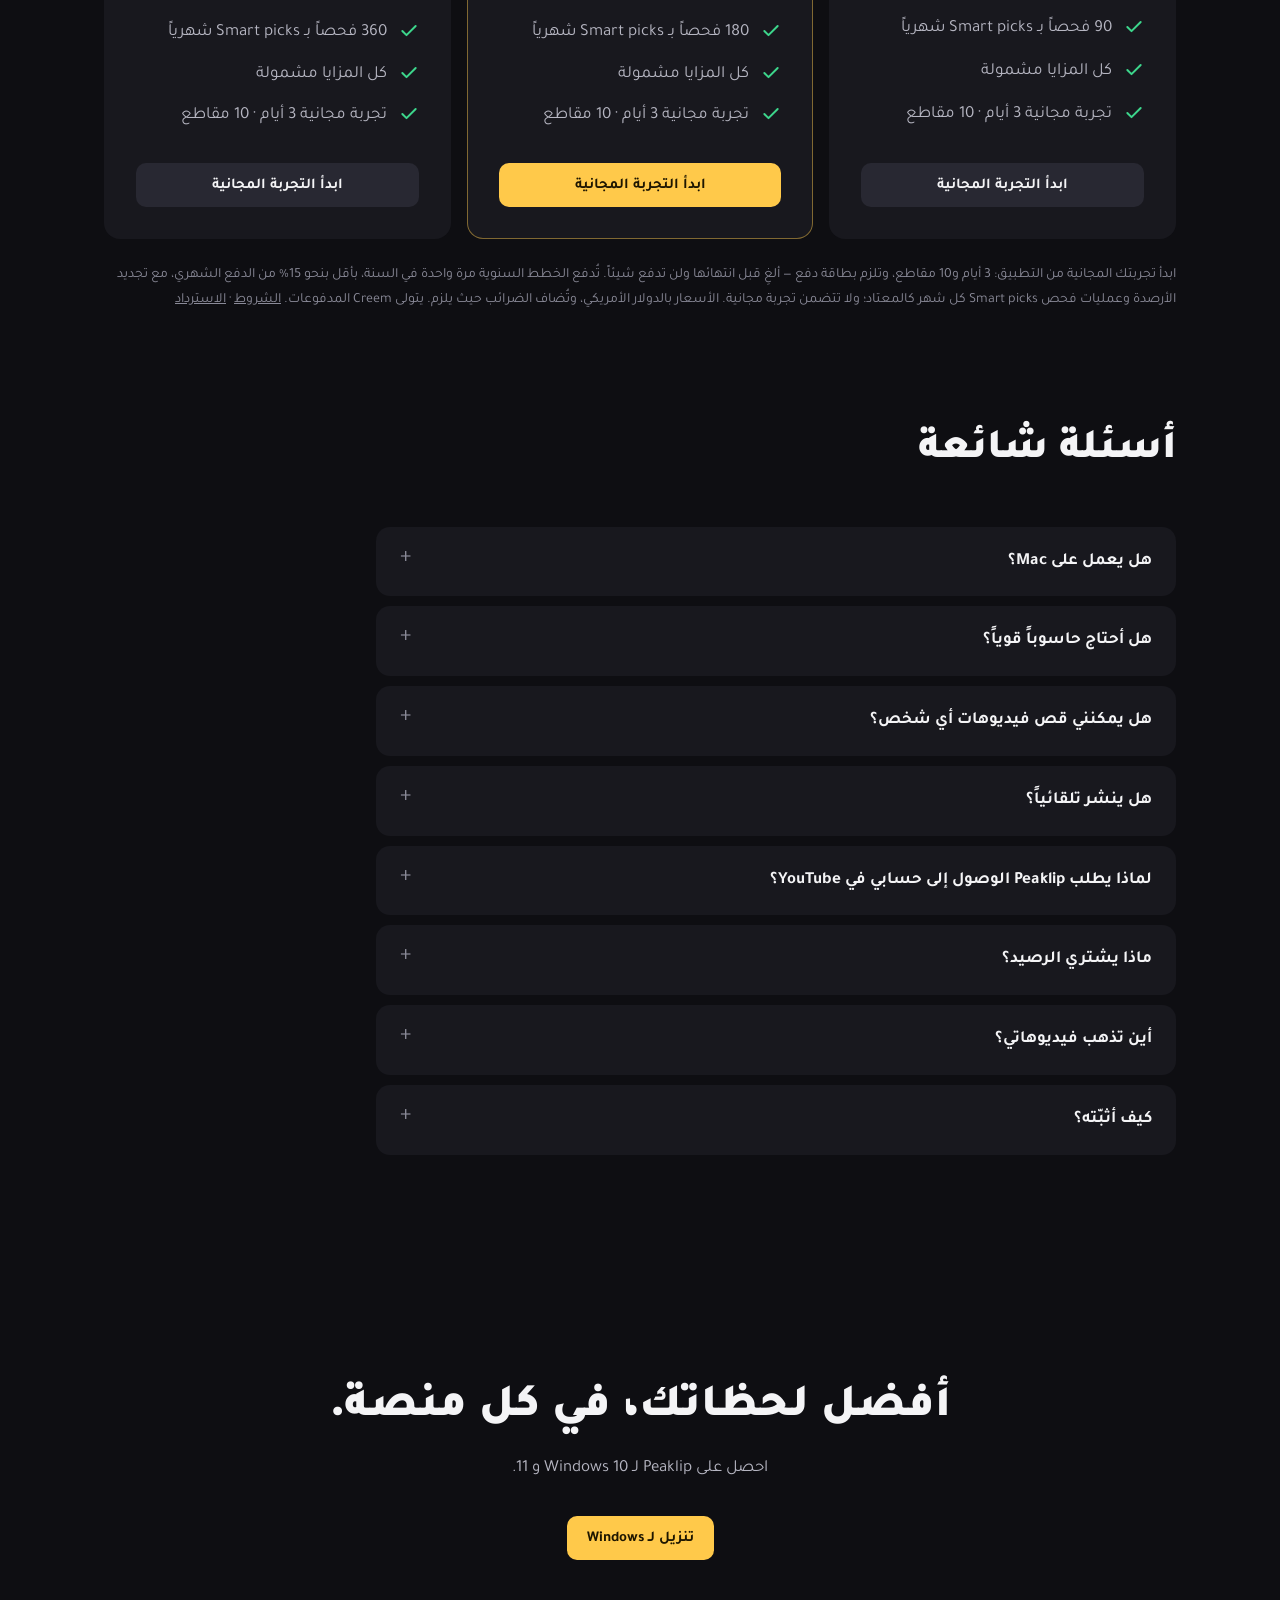
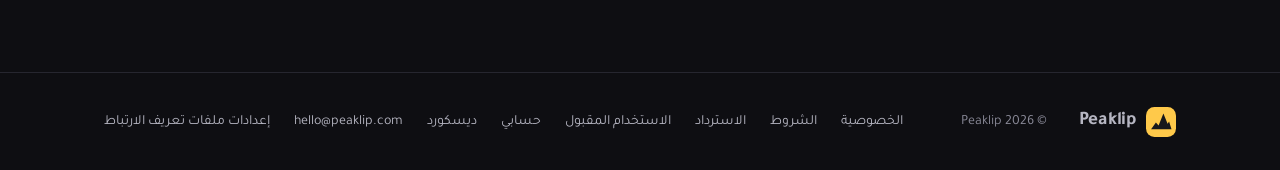
==== commit 2315b82d: "Homepage FAQ: why Peaklip asks for YouTube access; privacy: Google data retention and deletion Co-Au" ====
--- a/ar/index.html
+++ b/ar/index.html
@@ -12,11 +12,20 @@
   <meta property="og:title" content="Peaklip — Shorts و Reels و TikTok من بثوثك">
   <meta property="og:description" content="اعثر على الذروة. انشر المقطع. فيديوهات طويلة تدخل، و Shorts و Reels و TikTok جاهزة تخرج.">
   <meta property="og:url" content="https://peaklip.com/ar/">
+  <meta property="og:image" content="https://peaklip.com/assets/og-ar.jpg">
+  <meta property="og:image:width" content="1200">
+  <meta property="og:image:height" content="630">
+  <meta property="og:image:alt" content="Peaklip: اعثر على الذروة. انشر المقطع. Shorts و Reels و TikTok من بثوثك.">
+  <meta property="og:site_name" content="Peaklip">
+  <meta name="twitter:card" content="summary_large_image">
+  <meta name="twitter:site" content="@peaklipapp">
   <link rel="preload" href="../assets/fonts/Poppins-Bold.woff2" as="font" type="font/woff2" crossorigin>
   <link rel="stylesheet" href="../assets/style.css?v=10">
   <script>/Android|iPhone|iPad|iPod|Mobile/i.test(navigator.userAgent)||(navigator.maxTouchPoints>1&&/Macintosh/.test(navigator.userAgent))?document.documentElement.classList.add("is-phone"):0</script>
   <link rel="alternate" hreflang="en" href="https://peaklip.com/">
   <link rel="alternate" hreflang="ar" href="https://peaklip.com/ar/">
+  <link rel="alternate" hreflang="x-default" href="https://peaklip.com/">
+  <script type="application/ld+json">{"@context":"https://schema.org","@graph":[{"@type":"Organization","@id":"https://peaklip.com/#org","name":"Peaklip","url":"https://peaklip.com/","logo":"https://peaklip.com/assets/logo.svg","email":"hello@peaklip.com","sameAs":["https://www.instagram.com/peaklipapp/","https://x.com/peaklipapp"]},{"@type":"SoftwareApplication","name":"Peaklip","url":"https://peaklip.com/","applicationCategory":"MultimediaApplication","operatingSystem":"Windows 10, Windows 11","description":"Turns long streams and gaming videos into ready-to-post Shorts, Reels and TikToks: finds the best moments, frames webcam and gameplay, adds animated captions and waits for your OK.","image":"https://peaklip.com/assets/og-ar.jpg","publisher":{"@id":"https://peaklip.com/#org"},"offers":[{"@type":"Offer","name":"Starter","price":"19","priceCurrency":"USD","url":"https://peaklip.com/#credits","priceSpecification":{"@type":"UnitPriceSpecification","price":19,"priceCurrency":"USD","billingDuration":"P1M"}},{"@type":"Offer","name":"Creator","price":"39","priceCurrency":"USD","url":"https://peaklip.com/#credits","priceSpecification":{"@type":"UnitPriceSpecification","price":39,"priceCurrency":"USD","billingDuration":"P1M"}},{"@type":"Offer","name":"Pro","price":"69","priceCurrency":"USD","url":"https://peaklip.com/#credits","priceSpecification":{"@type":"UnitPriceSpecification","price":69,"priceCurrency":"USD","billingDuration":"P1M"}}]}]}</script>
 </head>
 <body>
 <a class="skip" href="#main">تخطَّ إلى المحتوى</a>
@@ -218,6 +227,7 @@
         <details class="reveal"><summary>هل أحتاج حاسوباً قوياً؟</summary><p>يعمل على معظم حواسيب Windows الحديثة. بطاقة رسوميات NVIDIA تجعل التفريغ والتصيير أسرع بكثير، لكنها ليست شرطاً.</p></details>
         <details class="reveal"><summary>هل يمكنني قص فيديوهات أي شخص؟</summary><p>فقط الفيديوهات التي تملكها أو لديك إذن صاحبها بقصّها ونشرها. يعمل Peaklip على ملفات الفيديو الموجودة على حاسوبك ولا ينزّل أي شيء من YouTube أو مواقع أخرى. لقص مقاطعك المرفوعة، نزّلها أولاً من YouTube Studio.</p></details>
         <details class="reveal"><summary>هل ينشر تلقائياً؟</summary><p>لا. توافق أولاً على كل مقطع ونصه. يمكن النشر على YouTube Shorts و Instagram Reels من التطبيق؛ أما TikTok فيجهّز Peaklip كل شيء وتنشره أنت بلصقة واحدة.</p></details>
+        <details class="reveal"><summary>لماذا يطلب Peaklip الوصول إلى حسابي في YouTube؟</summary><p>فقط لنشر مقاطع Shorts التي توافق عليها. عند ربط YouTube، يطلب Peaklip من Google إذناً برفع الفيديوهات إلى قناتك وقراءة اسم قناتك، ليُظهر القناة المرتبطة. ولا يقرأ أو يغيّر أو يحذف أي شيء آخر أبداً، ويبقى وصولك إلى YouTube على حاسوبك. اطّلع على <a href="privacy.html#google-data">كيف يتعامل Peaklip مع بيانات مستخدمي Google</a>.</p></details>
         <details class="reveal"><summary>ماذا يشتري الرصيد؟</summary><p>مقطعاً واحداً. كل مقطع من 15 أو 30 أو 60 ثانية يكلّف رصيداً واحداً عند صنعه.</p></details>
         <details class="reveal"><summary>أين تذهب فيديوهاتي؟</summary><p>لا مكان — تبقى على حاسوبك. عند تشغيل الاختيار الذكي تُرسَل بضع صور ثابتة صغيرة والكلمات المنطوقة في كل لحظة مرشّحة لتقييمها؛ لا يُرسَل الفيديو أبداً ولا يُحفظ شيء. يحفظ حسابك اسمك وبريدك وبيانات الدخول.</p></details>
         <details class="reveal"><summary>كيف أثبّته؟</summary><p>نزّل ملف التثبيت وشغّله. قد يعرض Windows تحذير SmartScreen لأن ملف التثبيت غير موقّع رقمياً بعد — اضغط «مزيد من المعلومات» ثم «التشغيل على أي حال». يحتاج Peaklip إلى Windows 10 أو 11 بنظام 64 بت.</p></details>
